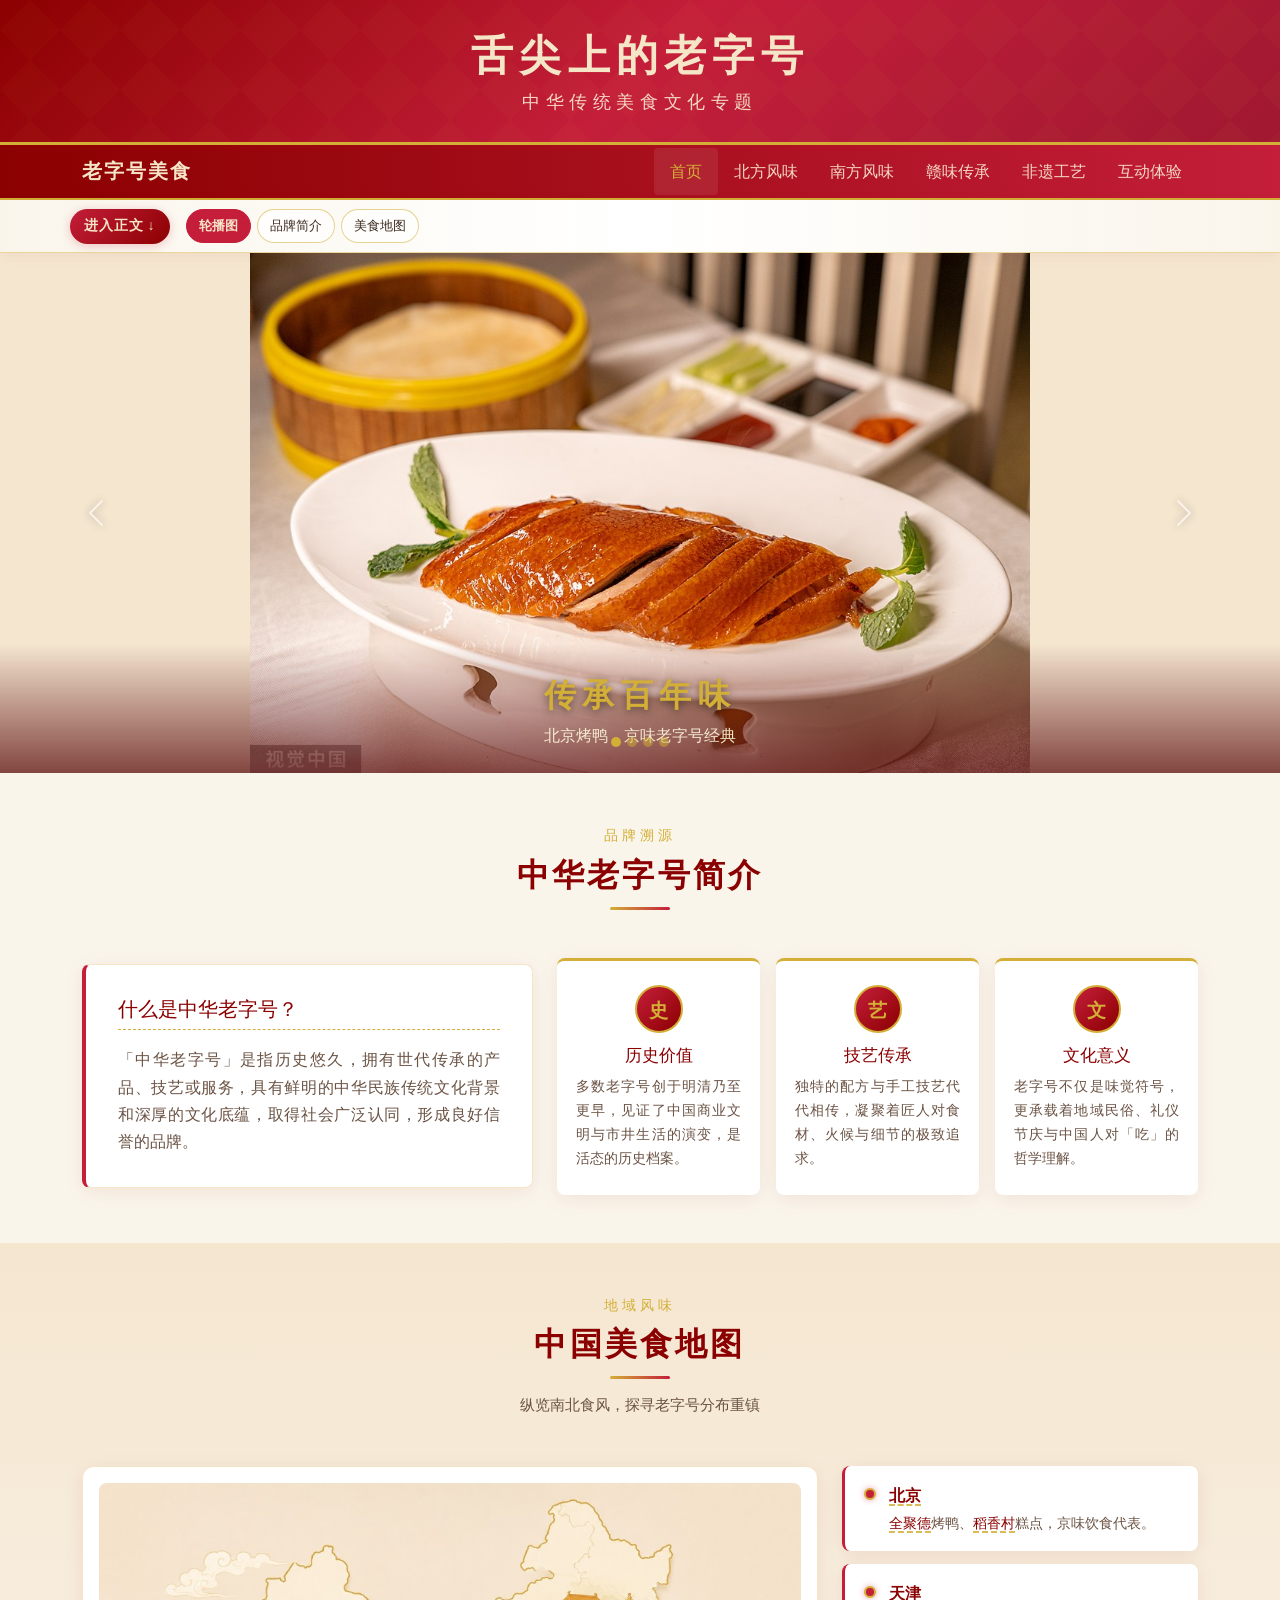
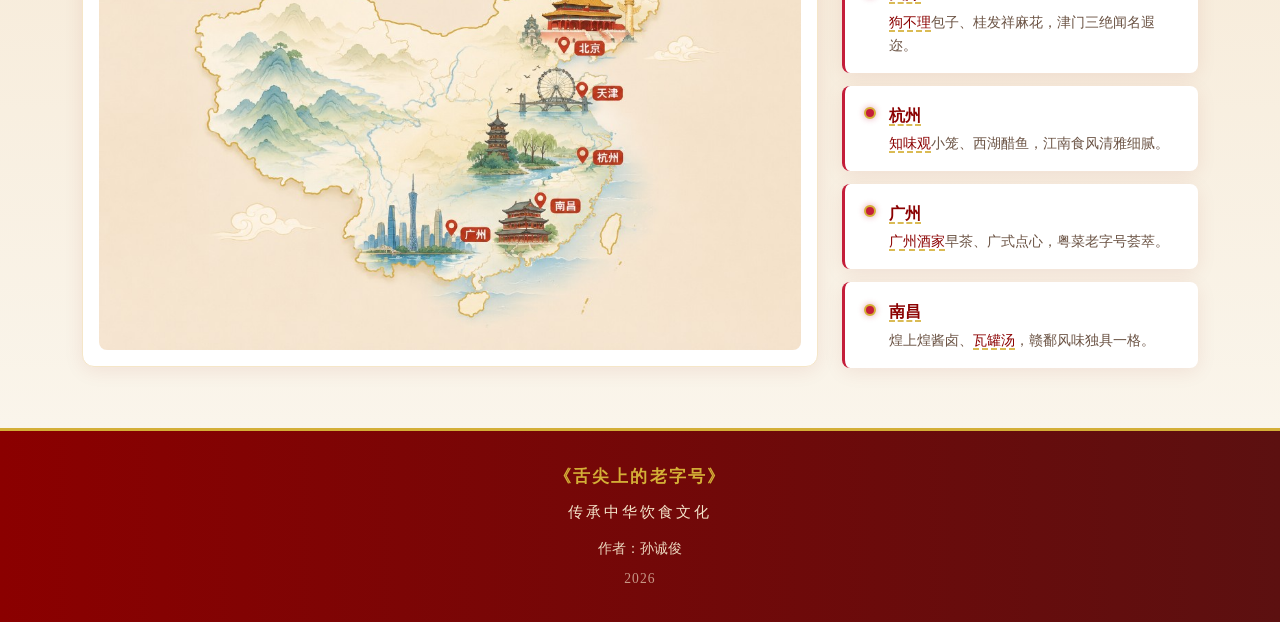
==== index.html @ 53c4d7d9 "Upload laozihao food culture website" ====
<!DOCTYPE html>
<html lang="zh-CN">
<head>
  <meta charset="UTF-8">
  <meta name="viewport" content="width=device-width, initial-scale=1.0">
  <title>舌尖上的老字号——中华美食</title>
  <link href="https://cdn.jsdelivr.net/npm/bootstrap@5.3.3/dist/css/bootstrap.min.css" rel="stylesheet">
  <link href="css/style.css" rel="stylesheet">
</head>
<body>

  <header class="site-header">
    <div class="container text-center">
      <h1 class="site-title">舌尖上的老字号</h1>
      <p class="site-subtitle">中华传统美食文化专题</p>
    </div>
  </header>

  <nav class="navbar navbar-expand-lg site-nav">
    <div class="container">
      <a class="navbar-brand" href="index.html">老字号美食</a>
      <button class="navbar-toggler" type="button" data-bs-toggle="collapse" data-bs-target="#mainNavbar"
        aria-controls="mainNavbar" aria-expanded="false" aria-label="切换导航">
        <span class="navbar-toggler-icon"></span>
      </button>
      <div class="collapse navbar-collapse" id="mainNavbar">
        <ul class="navbar-nav ms-auto">
          <li class="nav-item">
            <a class="nav-link active" href="index.html">首页</a>
          </li>
          <li class="nav-item">
            <a class="nav-link" href="north.html">北方风味</a>
          </li>
          <li class="nav-item">
            <a class="nav-link" href="south.html">南方风味</a>
          </li>
          <li class="nav-item">
            <a class="nav-link" href="jiangxi.html">赣味传承</a>
          </li>
          <li class="nav-item">
            <a class="nav-link" href="heritage.html">非遗工艺</a>
          </li>
          <li class="nav-item">
            <a class="nav-link" href="contact.html">互动体验</a>
          </li>
        </ul>
      </div>
    </div>
  </nav>

  <nav class="page-jump-bar" aria-label="页面快捷导航">
    <div class="container page-jump-inner">
      <a href="#page-content" class="page-jump-primary">进入正文 ↓</a>
      <div class="page-jump-links">
        <a href="#home-banner" class="page-jump-link" data-section="home-banner">轮播图</a>
        <a href="#home-intro" class="page-jump-link" data-section="home-intro">品牌简介</a>
        <a href="#home-map" class="page-jump-link" data-section="home-map">美食地图</a>
      </div>
    </div>
  </nav>

  <main class="page-main" id="page-content">

    <!-- 顶部轮播图 -->
    <section class="hero-carousel" id="home-banner" aria-label="首页轮播">
      <div id="bannerCarousel" class="carousel slide carousel-fade" data-bs-ride="carousel" data-bs-interval="4000">
        <div class="carousel-indicators">
          <button type="button" data-bs-target="#bannerCarousel" data-bs-slide-to="0" class="active" aria-current="true" aria-label="第1张"></button>
          <button type="button" data-bs-target="#bannerCarousel" data-bs-slide-to="1" aria-label="第2张"></button>
          <button type="button" data-bs-target="#bannerCarousel" data-bs-slide-to="2" aria-label="第3张"></button>
          <button type="button" data-bs-target="#bannerCarousel" data-bs-slide-to="3" aria-label="第4张"></button>
        </div>
        <div class="carousel-inner">
          <div class="carousel-item active">
            <img src="images/banner/Banner1.jpg" class="d-block w-100 carousel-img" alt="中华老字号传统美食文化">
            <div class="carousel-caption d-none d-md-block">
              <h2>传承百年味</h2>
              <p>北京烤鸭，京味老字号经典</p>
            </div>
          </div>
          <div class="carousel-item">
            <img src="images/banner/Banner2.jpg" class="d-block w-100 carousel-img" alt="南方风味老字号">
            <div class="carousel-caption d-none d-md-block">
              <h2>南韵清雅</h2>
              <p>竹笼点心，粤式早茶文化</p>
            </div>
          </div>
          <div class="carousel-item">
            <img src="images/banner/Banner3.jpg" class="d-block w-100 carousel-img" alt="传统糕点">
            <div class="carousel-caption d-none d-md-block">
              <h2>糕香茶韵</h2>
              <p>传统糕点，时节之味</p>
            </div>
          </div>
          <div class="carousel-item">
            <img src="images/banner/Banner4.jpg" class="d-block w-100 carousel-img" alt="非遗美食工艺">
            <div class="carousel-caption d-none d-md-block">
              <h2>赣鄱风味</h2>
              <p>南昌拌粉，江南北传</p>
            </div>
          </div>
        </div>
        <button class="carousel-control-prev" type="button" data-bs-target="#bannerCarousel" data-bs-slide="prev">
          <span class="carousel-control-prev-icon" aria-hidden="true"></span>
          <span class="visually-hidden">上一张</span>
        </button>
        <button class="carousel-control-next" type="button" data-bs-target="#bannerCarousel" data-bs-slide="next">
          <span class="carousel-control-next-icon" aria-hidden="true"></span>
          <span class="visually-hidden">下一张</span>
        </button>
      </div>
    </section>

    <!-- 中华老字号简介 -->
    <section class="intro-section py-5" id="home-intro">
      <div class="container">
        <div class="section-heading text-center mb-5">
          <span class="section-tag">品牌溯源</span>
          <h2 class="section-title">中华老字号简介</h2>
          <div class="title-divider"></div>
        </div>
        <div class="row align-items-center g-4">
          <div class="col-lg-5">
            <div class="intro-card">
              <h3>什么是中华老字号？</h3>
              <p>「中华老字号」是指历史悠久，拥有世代传承的产品、技艺或服务，具有鲜明的中华民族传统文化背景和深厚的文化底蕴，取得社会广泛认同，形成良好信誉的品牌。</p>
            </div>
          </div>
          <div class="col-lg-7">
            <div class="row g-3">
              <div class="col-md-4">
                <article class="feature-box">
                  <div class="feature-icon">史</div>
                  <h4>历史价值</h4>
                  <p>多数老字号创于明清乃至更早，见证了中国商业文明与市井生活的演变，是活态的历史档案。</p>
                </article>
              </div>
              <div class="col-md-4">
                <article class="feature-box">
                  <div class="feature-icon">艺</div>
                  <h4>技艺传承</h4>
                  <p>独特的配方与手工技艺代代相传，凝聚着匠人对食材、火候与细节的极致追求。</p>
                </article>
              </div>
              <div class="col-md-4">
                <article class="feature-box">
                  <div class="feature-icon">文</div>
                  <h4>文化意义</h4>
                  <p>老字号不仅是味觉符号，更承载着地域民俗、礼仪节庆与中国人对「吃」的哲学理解。</p>
                </article>
              </div>
            </div>
          </div>
        </div>
      </div>
    </section>

    <!-- 中国美食地图 -->
    <section class="map-section py-5" id="home-map">
      <div class="container">
        <div class="section-heading text-center mb-5">
          <span class="section-tag">地域风味</span>
          <h2 class="section-title">中国美食地图</h2>
          <div class="title-divider"></div>
          <p class="section-desc">纵览南北食风，探寻老字号分布重镇</p>
        </div>
        <div class="row g-4">
          <div class="col-lg-8">
            <figure class="china-map-wrapper">
              <img src="images/map/china-map.png" class="img-fluid china-map" alt="中国美食地图，标注北京、天津、杭州、广州、南昌">
              <figcaption class="visually-hidden">标注城市：北京、天津、杭州、广州、南昌</figcaption>
            </figure>
          </div>
          <div class="col-lg-4">
            <ul class="city-list">
              <li class="city-item">
                <span class="city-dot"></span>
                <div>
                  <strong><a href="north.html#brand-quanjude" class="keyword-link" title="跳转至北方风味·全聚德">北京</a></strong>
                  <p><a href="north.html#brand-quanjude" class="keyword-link" title="跳转至北方风味·全聚德">全聚德</a>烤鸭、<a href="south.html#brand-daoxiangcun" class="keyword-link" title="跳转至南方风味·稻香村">稻香村</a>糕点，京味饮食代表。</p>
                </div>
              </li>
              <li class="city-item">
                <span class="city-dot"></span>
                <div>
                  <strong><a href="north.html#brand-goubuli" class="keyword-link" title="跳转至北方风味·狗不理">天津</a></strong>
                  <p><a href="north.html#brand-goubuli" class="keyword-link" title="跳转至北方风味·狗不理">狗不理</a>包子、桂发祥麻花，津门三绝闻名遐迩。</p>
                </div>
              </li>
              <li class="city-item">
                <span class="city-dot"></span>
                <div>
                  <strong><a href="south.html#brand-zhiweiguan" class="keyword-link" title="跳转至南方风味·知味观">杭州</a></strong>
                  <p><a href="south.html#brand-zhiweiguan" class="keyword-link" title="跳转至南方风味·知味观">知味观</a>小笼、西湖醋鱼，江南食风清雅细腻。</p>
                </div>
              </li>
              <li class="city-item">
                <span class="city-dot"></span>
                <div>
                  <strong><a href="south.html#brand-guangzhou" class="keyword-link" title="跳转至南方风味·广州酒家">广州</a></strong>
                  <p><a href="south.html#brand-guangzhou" class="keyword-link" title="跳转至南方风味·广州酒家">广州酒家</a>早茶、广式点心，粤菜老字号荟萃。</p>
                </div>
              </li>
              <li class="city-item">
                <span class="city-dot"></span>
                <div>
                  <strong><a href="jiangxi.html#page-content" class="keyword-link" title="跳转至赣味传承">南昌</a></strong>
                  <p>煌上煌酱卤、<a href="jiangxi.html#food-waguantang" class="keyword-link" title="跳转至赣味传承·瓦罐汤">瓦罐汤</a>，赣鄱风味独具一格。</p>
                </div>
              </li>
            </ul>
          </div>
        </div>
      </div>
    </section>

  </main>

  <footer class="site-footer">
    <div class="container text-center">
      <p class="footer-brand">《舌尖上的老字号》</p>
      <p class="footer-tagline">传承中华饮食文化</p>
      <p class="footer-author">作者：孙诚俊</p>
      <p class="footer-year">2026</p>
    </div>
  </footer>

  <script src="https://cdn.jsdelivr.net/npm/bootstrap@5.3.3/dist/js/bootstrap.bundle.min.js"></script>
  <script src="js/main.js"></script>
</body>
</html>
---- css/style.css ----
/* ========================================
   舌尖上的老字号——中华传统美食文化专题
   ======================================== */

:root {
  --color-primary: #c41e3a;
  --color-primary-dark: #8b0000;
  --color-gold: #d4af37;
  --color-gold-light: #f5e6c8;
  --color-bg: #faf5eb;
  --color-bg-warm: #f5e6d0;
  --color-text: #3d2b1f;
  --color-text-light: #6b5344;
  --shadow-soft: 0 4px 20px rgba(139, 0, 0, 0.08);
}

/* --- 基础 --- */
html {
  scroll-behavior: smooth;
}

[id] {
  scroll-margin-top: 5.5rem;
}

@media (max-width: 767.98px) {
  [id] {
    scroll-margin-top: 7.5rem;
  }
}

body {  font-family: "Microsoft YaHei", "PingFang SC", "Noto Serif SC", serif, sans-serif;
  line-height: 1.7;
  color: var(--color-text);
  background-color: var(--color-bg);
}

/* --- Header --- */
.site-header {
  background: linear-gradient(135deg, var(--color-primary-dark) 0%, var(--color-primary) 50%, #a01830 100%);
  padding: 2rem 0 1.5rem;
  border-bottom: 3px solid var(--color-gold);
  position: relative;
  overflow: hidden;
}

.site-header::before {
  content: "";
  position: absolute;
  inset: 0;
  background: url("data:image/svg+xml,%3Csvg width='60' height='60' viewBox='0 0 60 60' xmlns='http://www.w3.org/2000/svg'%3E%3Cpath d='M30 0L60 30L30 60L0 30Z' fill='%23d4af37' fill-opacity='0.06'/%3E%3C/svg%3E");
  opacity: 0.5;
}

.site-title {
  font-size: clamp(1.8rem, 4vw, 2.6rem);
  color: var(--color-gold-light);
  font-weight: 700;
  letter-spacing: 0.15em;
  margin-bottom: 0.3rem;
  position: relative;
}

.site-subtitle {
  color: rgba(255, 248, 220, 0.85);
  font-size: clamp(0.95rem, 2vw, 1.15rem);
  letter-spacing: 0.3em;
  margin: 0;
  position: relative;
}

/* --- Navigation --- */
.site-nav {
  background: linear-gradient(to right, var(--color-primary-dark), var(--color-primary));
  border-bottom: 2px solid var(--color-gold);
  padding: 0.2rem 0;
}

.site-nav .navbar-brand {
  color: var(--color-gold-light) !important;
  font-weight: 700;
  letter-spacing: 0.1em;
}

.site-nav .nav-link {
  color: rgba(255, 248, 220, 0.85) !important;
  font-weight: 500;
  padding: 0.6rem 1rem !important;
  transition: color 0.3s, background 0.3s;
  border-radius: 4px;
}

.site-nav .nav-link:hover,
.site-nav .nav-link.active {
  color: var(--color-gold) !important;
  background: rgba(255, 255, 255, 0.08);
}

.site-nav .navbar-toggler {
  border-color: var(--color-gold);
}

.site-nav .navbar-toggler-icon {
  filter: invert(1) sepia(1) saturate(5) hue-rotate(5deg);
}

/* --- 页首快捷跳转 --- */
.page-jump-bar {
  position: sticky;
  top: 0;
  z-index: 1020;
  background: linear-gradient(90deg, rgba(250, 245, 235, 0.98), #fff 50%, rgba(250, 245, 235, 0.98));
  border-bottom: 1px solid rgba(212, 175, 55, 0.45);
  box-shadow: 0 2px 14px rgba(139, 0, 0, 0.06);
}

.page-jump-inner {
  display: flex;
  flex-wrap: wrap;
  align-items: center;
  gap: 0.65rem 1rem;
  padding: 0.55rem 0;
}

.page-jump-primary {
  display: inline-flex;
  align-items: center;
  gap: 0.35rem;
  padding: 0.35rem 0.9rem;
  border-radius: 999px;
  background: linear-gradient(135deg, var(--color-primary), var(--color-primary-dark));
  color: var(--color-gold-light) !important;
  font-size: 0.88rem;
  font-weight: 600;
  letter-spacing: 0.05em;
  text-decoration: none;
  white-space: nowrap;
  transition: transform 0.25s, box-shadow 0.25s;
  box-shadow: 0 2px 10px rgba(196, 30, 58, 0.25);
}

.page-jump-primary:hover {
  transform: translateY(-1px);
  box-shadow: 0 4px 16px rgba(196, 30, 58, 0.32);
  color: #fff !important;
}

.page-jump-links {
  display: flex;
  flex-wrap: wrap;
  align-items: center;
  gap: 0.4rem;
  flex: 1;
  min-width: 0;
}

.page-jump-link {
  display: inline-block;
  padding: 0.28rem 0.75rem;
  border-radius: 999px;
  border: 1px solid rgba(212, 175, 55, 0.55);
  background: rgba(255, 255, 255, 0.75);
  color: var(--color-text) !important;
  font-size: 0.82rem;
  text-decoration: none;
  white-space: nowrap;
  transition: background 0.25s, color 0.25s, border-color 0.25s;
}

.page-jump-link:hover {
  background: rgba(196, 30, 58, 0.08);
  border-color: var(--color-primary);
  color: var(--color-primary) !important;
}

.page-jump-link.is-active {
  background: var(--color-primary);
  border-color: var(--color-primary);
  color: var(--color-gold-light) !important;
  font-weight: 600;
}

/* --- 关键词锚点链接 --- */
a.keyword-link {
  color: var(--color-primary-dark);
  text-decoration: none;
  border-bottom: 2px dashed rgba(212, 175, 55, 0.85);
  transition: color 0.25s, border-color 0.25s;
}

a.keyword-link:hover {
  color: var(--color-primary);
  border-bottom-color: var(--color-primary);
}

.north-panel-title .keyword-link {
  color: inherit;
}

.north-panel-title .keyword-link:hover {
  color: var(--color-primary);
}

/* --- 锚点目标高亮 --- */
.anchor-highlight {
  animation: anchorPulse 2.8s ease-out;
}

@keyframes anchorPulse {
  0% {
    box-shadow: 0 0 0 0 rgba(212, 175, 55, 0.65);
    outline: 3px solid var(--color-gold);
    outline-offset: 4px;
  }
  40% {
    box-shadow: 0 0 0 10px rgba(212, 175, 55, 0.15);
    outline: 3px solid var(--color-gold);
    outline-offset: 4px;
  }
  100% {
    box-shadow: none;
    outline: 3px solid transparent;
    outline-offset: 4px;
  }
}

.heritage-craft-card.anchor-highlight,
.north-brand-panel.anchor-highlight {
  position: relative;
  z-index: 2;
}

/* --- 轮播 --- */
.hero-carousel {
  margin-bottom: 0;
  background-color: var(--color-bg-warm);
}

.hero-carousel .carousel-inner {
  background-color: var(--color-bg-warm);
}

.hero-carousel .carousel-item {
  position: relative;
  min-height: clamp(260px, 42vw, 520px);
  background-color: var(--color-bg-warm);
  display: flex;
  align-items: center;
  justify-content: center;
}

.carousel-img {
  width: 100%;
  height: clamp(260px, 42vw, 520px);
  object-fit: contain;
  object-position: center;
  display: block;
}

.carousel-caption {
  background: linear-gradient(transparent, rgba(92, 16, 16, 0.75));
  left: 0;
  right: 0;
  bottom: 0;
  padding: 2rem 1rem 1.5rem;
}

.carousel-caption h2 {
  color: var(--color-gold);
  font-weight: 700;
  letter-spacing: 0.2em;
  text-shadow: 0 2px 8px rgba(0, 0, 0, 0.5);
}

.carousel-caption p {
  color: rgba(255, 248, 220, 0.9);
  margin: 0;
}

.carousel-indicators [data-bs-target] {
  width: 10px;
  height: 10px;
  border-radius: 50%;
  background-color: var(--color-gold);
  opacity: 0.5;
}

.carousel-indicators .active {
  opacity: 1;
}

.carousel-control-prev-icon,
.carousel-control-next-icon {
  filter: drop-shadow(0 0 4px rgba(0, 0, 0, 0.6));
}

/* --- 区块标题 --- */
.section-heading {
  position: relative;
}

.section-tag {
  display: inline-block;
  color: var(--color-gold);
  font-size: 0.85rem;
  letter-spacing: 0.3em;
  text-transform: uppercase;
  margin-bottom: 0.5rem;
}

.section-title {
  color: var(--color-primary-dark);
  font-weight: 700;
  font-size: clamp(1.5rem, 3vw, 2rem);
  letter-spacing: 0.1em;
}

.title-divider {
  width: 60px;
  height: 3px;
  background: linear-gradient(to right, var(--color-gold), var(--color-primary));
  margin: 0.8rem auto 0;
  border-radius: 2px;
}

.section-desc {
  color: var(--color-text-light);
  margin-top: 0.8rem;
  font-size: 0.95rem;
}

/* --- 简介模块 --- */
.intro-section {
  background: var(--color-bg);
}

.intro-card {
  background: #fff;
  border: 1px solid var(--color-gold-light);
  border-left: 4px solid var(--color-primary);
  border-radius: 8px;
  padding: 2rem;
  box-shadow: var(--shadow-soft);
  height: 100%;
}

.intro-card h3 {
  color: var(--color-primary-dark);
  font-size: 1.25rem;
  margin-bottom: 1rem;
  padding-bottom: 0.5rem;
  border-bottom: 1px dashed var(--color-gold);
}

.intro-card p {
  color: var(--color-text-light);
  margin: 0;
  text-align: justify;
}

.feature-box {
  background: #fff;
  border-radius: 8px;
  padding: 1.5rem 1.2rem;
  text-align: center;
  box-shadow: var(--shadow-soft);
  border-top: 3px solid var(--color-gold);
  height: 100%;
  transition: transform 0.3s, box-shadow 0.3s;
}

.feature-box:hover {
  transform: translateY(-4px);
  box-shadow: 0 8px 28px rgba(139, 0, 0, 0.12);
}

.feature-icon {
  width: 48px;
  height: 48px;
  line-height: 48px;
  margin: 0 auto 0.8rem;
  background: linear-gradient(135deg, var(--color-primary), var(--color-primary-dark));
  color: var(--color-gold);
  font-size: 1.2rem;
  font-weight: 700;
  border-radius: 50%;
  border: 2px solid var(--color-gold);
}

.feature-box h4 {
  color: var(--color-primary-dark);
  font-size: 1.05rem;
  margin-bottom: 0.6rem;
}

.feature-box p {
  color: var(--color-text-light);
  font-size: 0.88rem;
  margin: 0;
  text-align: justify;
}

/* --- 美食地图 --- */
.map-section {
  background: linear-gradient(180deg, var(--color-bg-warm) 0%, var(--color-bg) 100%);
}

.china-map-wrapper {
  background: #fff;
  border-radius: 12px;
  padding: 1rem;
  box-shadow: var(--shadow-soft);
  border: 1px solid var(--color-gold-light);
  margin: 0;
}

.china-map {
  display: block;
  width: 100%;
  height: auto;
  border-radius: 8px;
  object-fit: contain;
}

.city-list {
  list-style: none;
  padding: 0;
  margin: 0;
}

.city-item {
  display: flex;
  align-items: flex-start;
  gap: 0.8rem;
  padding: 1rem 1.2rem;
  background: #fff;
  border-radius: 8px;
  margin-bottom: 0.8rem;
  box-shadow: var(--shadow-soft);
  border-left: 3px solid var(--color-primary);
  transition: transform 0.2s;
}

.city-item:hover {
  transform: translateX(4px);
}

.city-dot {
  flex-shrink: 0;
  width: 12px;
  height: 12px;
  margin-top: 0.35rem;
  background: var(--color-primary);
  border-radius: 50%;
  border: 2px solid var(--color-gold);
  box-shadow: 0 0 6px rgba(196, 30, 58, 0.4);
}

.city-item strong {
  color: var(--color-primary-dark);
  font-size: 1rem;
}

.city-item strong .keyword-link {
  color: inherit;
  font-weight: 700;
}

.city-item p {
  color: var(--color-text-light);
  font-size: 0.85rem;
  margin: 0.2rem 0 0;
}

/* --- Footer --- */
.site-footer {
  background: linear-gradient(to right, var(--color-primary-dark), #5c1010);
  color: rgba(255, 248, 220, 0.8);
  padding: 2rem 0;
  border-top: 3px solid var(--color-gold);
  margin-top: 0;
}

.footer-brand {
  color: var(--color-gold);
  font-size: 1.05rem;
  font-weight: 700;
  letter-spacing: 0.12em;
  margin-bottom: 0.45rem;
}

.footer-tagline {
  color: rgba(255, 248, 220, 0.92);
  font-size: 0.95rem;
  letter-spacing: 0.2em;
  margin-bottom: 0.75rem;
}

.footer-author {
  color: rgba(255, 248, 220, 0.85);
  font-size: 0.88rem;
  margin-bottom: 0.35rem;
}

.footer-year {
  font-size: 0.85rem;
  margin: 0;
  opacity: 0.75;
  letter-spacing: 0.08em;
}

/* --- Main --- */
.page-main {
  min-height: 60vh;
}

/* --- 子页横幅 --- */
.page-hero {
  background: linear-gradient(135deg, var(--color-primary-dark) 0%, var(--color-primary) 60%, #a01830 100%);
  padding: clamp(2.5rem, 6vw, 4rem) 0;
  border-bottom: 3px solid var(--color-gold);
  position: relative;
  overflow: hidden;
}

.page-hero::before {
  content: "";
  position: absolute;
  inset: 0;
  background: url("data:image/svg+xml,%3Csvg width='60' height='60' viewBox='0 0 60 60' xmlns='http://www.w3.org/2000/svg'%3E%3Cpath d='M30 0L60 30L30 60L0 30Z' fill='%23d4af37' fill-opacity='0.06'/%3E%3C/svg%3E");
  opacity: 0.5;
}

.page-hero-tag {
  color: var(--color-gold);
  font-size: 0.9rem;
  letter-spacing: 0.25em;
  margin-bottom: 0.6rem;
  position: relative;
}

.page-hero-title {
  color: var(--color-gold-light);
  font-size: clamp(1.6rem, 4vw, 2.4rem);
  font-weight: 700;
  letter-spacing: 0.12em;
  margin-bottom: 0.8rem;
  position: relative;
}

.page-hero-desc {
  color: rgba(255, 248, 220, 0.88);
  font-size: clamp(0.95rem, 2vw, 1.1rem);
  max-width: 720px;
  margin: 0 auto;
  line-height: 1.8;
  position: relative;
}

/* --- 北方风味页 --- */
.page-north .north-brand-section,
.page-north .north-culture-section,
.page-south .north-brand-section,
.page-south .north-culture-section {
  padding-top: 2rem !important;
  padding-bottom: 2rem !important;
}

.page-north .section-heading.mb-5,
.page-south .section-heading.mb-5 {
  margin-bottom: 2rem !important;
}

.page-north .north-brand-panel .row,
.page-south .north-brand-panel .row {
  --bs-gutter-y: 1rem;
  --bs-gutter-x: 1rem;
}

.north-brand-section {  background: linear-gradient(180deg, var(--color-bg) 0%, #fff 40%, var(--color-bg) 100%);
}

.north-brand-panel {
  background: #fff;
  border-radius: 16px;
  padding: clamp(1rem, 2.5vw, 2rem);
  margin-bottom: 2rem;  box-shadow: 0 6px 28px rgba(139, 0, 0, 0.08);
  border: 1px solid var(--color-gold-light);
  position: relative;
  overflow: hidden;
}

.north-brand-panel::before {
  content: "";
  position: absolute;
  top: 0;
  left: 0;
  right: 0;
  height: 4px;
  background: linear-gradient(to right, var(--color-gold), var(--color-primary), var(--color-gold));
}

.north-brand-panel:last-child {
  margin-bottom: 0;
}

.north-panel-header {
  display: flex;
  align-items: center;
  gap: 1rem;
  margin-bottom: 1.1rem;
  padding-bottom: 0.65rem;  border-bottom: 1px dashed var(--color-gold);
}

.north-panel-index {
  flex-shrink: 0;
  width: 48px;
  height: 48px;
  line-height: 48px;
  text-align: center;
  background: linear-gradient(135deg, var(--color-primary), var(--color-primary-dark));
  color: var(--color-gold);
  font-weight: 700;
  font-size: 1rem;
  border-radius: 50%;
  border: 2px solid var(--color-gold);
}

.north-panel-title {
  color: var(--color-primary-dark);
  font-size: clamp(1.4rem, 3vw, 1.85rem);
  font-weight: 700;
  letter-spacing: 0.1em;
  margin: 0;
}

.north-row-store,
.north-row-food,
.north-heritage-box {
  margin-bottom: 1.1rem;
}

.north-row-food:last-of-type {
  margin-bottom: 1.1rem;
}

/* 南方页：品牌信息条 / 店面 / 双图 */
.north-meta-bar {
  background: linear-gradient(145deg, #fff 0%, var(--color-bg) 100%);
  border: 1px solid var(--color-gold-light);
  border-left: 4px solid var(--color-primary);
  border-radius: 12px;
  padding: 0.85rem 1.2rem;
  margin-bottom: 1.1rem;
  box-shadow: var(--shadow-soft);
}

.north-meta-bar .north-facts {
  display: flex;
  flex-wrap: wrap;
  gap: 0.5rem 2rem;
  margin-bottom: 0;
}

.north-meta-bar .north-facts li {
  border-bottom: none;
  padding: 0.25rem 0;
  flex: 1 1 auto;
  min-width: 160px;
}

.north-store-single {
  max-width: 900px;
  margin: 0 auto 1.1rem;
}

.north-food-pair {
  margin-bottom: 1.1rem;
}

/* 图片容器 — 完整显示 */
.north-img-wrap {
  display: block;
  width: 100%;
  padding: 0.6rem;
  background: var(--color-bg-warm);
  border: 1px solid var(--color-gold-light);
  border-radius: 14px;
  box-shadow: var(--shadow-soft);
  cursor: pointer;
  transition: transform 0.35s ease, box-shadow 0.35s ease;
  position: relative;
  overflow: hidden;
}

.north-img-wrap:hover {
  transform: scale(1.03);
  box-shadow: 0 10px 32px rgba(139, 0, 0, 0.15);
}

.north-img {
  width: 100%;
  height: auto;
  max-height: min(420px, 55vh);
  object-fit: contain;
  object-position: center;
  display: block;
  margin: 0 auto;
  border-radius: 8px;
  background: var(--color-bg-warm);
}

.north-img-tip {
  display: block;
  text-align: center;
  font-size: 0.78rem;
  color: var(--color-text-light);
  margin-top: 0.5rem;
  letter-spacing: 0.05em;
  opacity: 0.85;
  transition: color 0.3s;
}

.north-img-wrap:hover .north-img-tip {
  color: var(--color-primary);
}

/* 品牌信息卡 */
.north-info-card {
  background: linear-gradient(145deg, #fff 0%, var(--color-bg) 100%);
  border: 1px solid var(--color-gold-light);
  border-left: 4px solid var(--color-primary);
  border-radius: 14px;
  padding: clamp(0.85rem, 2vw, 1.4rem);
  box-shadow: var(--shadow-soft);
}

.north-info-name {
  color: var(--color-primary-dark);
  font-size: 1.35rem;
  font-weight: 700;
  margin-bottom: 0.65rem;
  letter-spacing: 0.08em;
}

.north-facts {
  margin-bottom: 0.75rem;
}

.north-facts li {
  display: flex;
  justify-content: space-between;
  align-items: center;
  padding: 0.4rem 0;
  border-bottom: 1px dotted rgba(212, 175, 55, 0.5);
  font-size: 0.92rem;
  color: var(--color-text-light);
}

.north-facts li span {
  color: var(--color-text-light);
}

.north-facts li strong {
  color: var(--color-primary-dark);
  font-weight: 600;
}

.north-text-block h5,
.north-heritage-box h5 {
  color: var(--color-primary-dark);
  font-size: 1.05rem;
  font-weight: 700;
  margin-bottom: 0.45rem;
  padding-left: 0.75rem;
  border-left: 3px solid var(--color-gold);
}

.north-text-block p,
.north-heritage-box p {
  color: var(--color-text-light);
  font-size: 0.95rem;
  line-height: 1.75;  text-align: justify;
  margin: 0;
}

.north-heritage-box {
  background: linear-gradient(135deg, rgba(196, 30, 58, 0.04) 0%, rgba(212, 175, 55, 0.08) 100%);
  border: 1px solid var(--color-gold-light);
  border-radius: 14px;
  padding: clamp(0.85rem, 2vw, 1.25rem);
}
/* PC 图文交错 */
@media (min-width: 768px) {
  .north-row-alt {
    flex-direction: row-reverse;
  }
}

/* 北方饮食文化卡片 */
.north-culture-section {
  background: linear-gradient(180deg, var(--color-bg-warm) 0%, var(--color-bg) 100%);
  border-top: 3px solid var(--color-gold);
}

.north-culture-card {
  border: 1px solid var(--color-gold-light);
  border-radius: 14px;
  border-top: 4px solid var(--color-primary);
  box-shadow: var(--shadow-soft);
  background: #fff;
  transition: transform 0.35s ease, box-shadow 0.35s ease;
}

.north-culture-card:hover {
  transform: translateY(-8px);
  box-shadow: 0 14px 36px rgba(139, 0, 0, 0.14);
}

.north-culture-icon {
  width: 52px;
  height: 52px;
  line-height: 52px;
  text-align: center;
  background: linear-gradient(135deg, var(--color-primary), var(--color-primary-dark));
  color: var(--color-gold);
  font-size: 1.25rem;
  font-weight: 700;
  border-radius: 50%;
  border: 2px solid var(--color-gold);
  margin-bottom: 1rem;
}

.north-culture-card .card-title {
  color: var(--color-primary-dark);
  font-weight: 700;
  font-size: 1.15rem;
  margin-bottom: 0.85rem;
}

.north-culture-card .card-text {
  color: var(--color-text-light);
  font-size: 0.93rem;
  line-height: 1.85;
  text-align: justify;
}

/* Modal 大图 */
.north-modal-content {
  background: var(--color-bg);
  border: 2px solid var(--color-gold);
  border-radius: 12px;
}

.north-modal-content .modal-title {
  color: var(--color-primary-dark);
  font-weight: 700;
}

.north-modal-img {
  max-width: 100%;
  max-height: 80vh;
  width: auto;
  height: auto;
  object-fit: contain;
  border-radius: 8px;
}

/* 返回顶部 */
.back-to-top {
  position: fixed;
  right: 1.5rem;
  bottom: 1.5rem;
  z-index: 1050;
  width: 48px;
  height: 48px;
  border: 2px solid var(--color-gold);
  border-radius: 50%;
  background: linear-gradient(135deg, var(--color-primary), var(--color-primary-dark));
  color: var(--color-gold-light);
  font-size: 1.25rem;
  font-weight: 700;
  cursor: pointer;
  box-shadow: 0 4px 16px rgba(139, 0, 0, 0.25);
  opacity: 0;
  visibility: hidden;
  transform: translateY(12px);
  transition: opacity 0.35s, visibility 0.35s, transform 0.35s, box-shadow 0.3s;
}

.back-to-top.is-visible {
  opacity: 1;
  visibility: visible;
  transform: translateY(0);
}

.back-to-top:hover {
  box-shadow: 0 6px 24px rgba(139, 0, 0, 0.35);
  transform: translateY(-3px);
}

/* --- 滚动渐显 --- */
.reveal {
  opacity: 0;
  transform: translateY(28px);
  transition: opacity 0.7s ease, transform 0.7s ease;
}

.reveal.is-visible {
  opacity: 1;
  transform: translateY(0);
}

.reveal:nth-child(2) { transition-delay: 0.08s; }
.reveal:nth-child(3) { transition-delay: 0.16s; }

/* ========================================
   匠心传承页（heritage.html）展览馆风格
   ======================================== */

.page-heritage .heritage-section {
  position: relative;
}

/* Banner：宣纸 + 古风纹样 */
.heritage-hero {
  position: relative;
  padding: clamp(3rem, 8vw, 5rem) 0;
  background-color: #f4ead8;
  background-image:
    linear-gradient(rgba(244, 234, 216, 0.92), rgba(244, 234, 216, 0.92)),
    url("data:image/svg+xml,%3Csvg width='80' height='80' viewBox='0 0 80 80' xmlns='http://www.w3.org/2000/svg'%3E%3Cg fill='none' stroke='%23c41e3a' stroke-opacity='0.08' stroke-width='1'%3E%3Cpath d='M0 40h80M40 0v80M0 0l80 80M80 0L0 80'/%3E%3C/g%3E%3C/svg%3E");
  border-bottom: 4px double var(--color-gold);
  overflow: hidden;
}

.heritage-hero-pattern {
  position: absolute;
  inset: 0;
  background:
    radial-gradient(circle at 15% 20%, rgba(196, 30, 58, 0.08) 0%, transparent 45%),
    radial-gradient(circle at 85% 75%, rgba(212, 175, 55, 0.12) 0%, transparent 40%);
  pointer-events: none;
}

.heritage-hero-inner {
  position: relative;
  z-index: 1;
}

.heritage-hero-tag {
  color: var(--color-primary);
  font-size: 0.88rem;
  letter-spacing: 0.15em;
  margin-bottom: 0.75rem;
}

.heritage-hero-title {
  font-size: clamp(2rem, 5vw, 3rem);
  color: var(--color-primary-dark);
  font-weight: 700;
  letter-spacing: 0.2em;
  margin-bottom: 0.75rem;
  text-shadow: 0 2px 0 rgba(212, 175, 55, 0.3);
}

.heritage-hero-desc {
  color: var(--color-text);
  font-size: clamp(1rem, 2.2vw, 1.15rem);
  max-width: 640px;
  margin: 0 auto;
  line-height: 1.85;
}

/* 宣纸卡片 */
.heritage-paper-card {
  background: #fffef9;
  border: 1px solid rgba(212, 175, 55, 0.45);
  border-radius: 4px;
  padding: 1.25rem 1.4rem;
  box-shadow: 2px 3px 12px rgba(139, 0, 0, 0.06);
  position: relative;
}

.heritage-paper-card::before {
  content: "";
  position: absolute;
  top: 8px;
  left: 8px;
  right: 8px;
  bottom: 8px;
  border: 1px dashed rgba(196, 30, 58, 0.12);
  pointer-events: none;
  border-radius: 2px;
}

.heritage-paper-card p,
.heritage-paper-card h4 {
  position: relative;
  z-index: 1;
}

.heritage-paper-card h4 {
  color: var(--color-primary-dark);
  font-size: 1.05rem;
  margin-bottom: 0.65rem;
}

.heritage-paper-card p {
  color: var(--color-text-light);
  font-size: 0.94rem;
  line-height: 1.85;
  text-align: justify;
  margin: 0;
}

/* 数字统计 */
.heritage-stat-item {
  background: linear-gradient(135deg, var(--color-primary-dark), var(--color-primary));
  border-radius: 10px;
  padding: 1rem;
  text-align: center;
  border: 2px solid var(--color-gold);
}

.heritage-stat-num {
  font-size: 1.8rem;
  font-weight: 700;
  color: var(--color-gold);
}

.heritage-stat-unit {
  font-size: 1.1rem;
  color: var(--color-gold-light);
  margin-left: 2px;
}

.heritage-stat-label {
  display: block;
  font-size: 0.78rem;
  color: rgba(255, 248, 220, 0.85);
  margin-top: 0.25rem;
  letter-spacing: 0.08em;
}

/* 时间轴 */
.heritage-intro-section {
  background: var(--color-bg);
}

.heritage-timeline {
  position: relative;
  padding-left: 1.5rem;
}

.heritage-timeline-line {
  position: absolute;
  left: 6px;
  top: 8px;
  bottom: 8px;
  width: 3px;
  background: linear-gradient(to bottom, var(--color-gold), var(--color-primary));
  transform-origin: top;
  transform: scaleY(0);
  transition: transform 1.2s ease 0.2s;
}

.heritage-timeline.is-animated .heritage-timeline-line {
  transform: scaleY(1);
}

.heritage-timeline-item {
  position: relative;
  padding-left: 1.5rem;
  margin-bottom: 1.5rem;
  opacity: 0;
  transform: translateX(20px);
  transition: opacity 0.6s ease, transform 0.6s ease;
}

.heritage-timeline.is-animated .heritage-timeline-item {
  opacity: 1;
  transform: translateX(0);
}

.heritage-timeline.is-animated .heritage-timeline-item:nth-child(2) { transition-delay: 0.15s; }
.heritage-timeline.is-animated .heritage-timeline-item:nth-child(3) { transition-delay: 0.35s; }
.heritage-timeline.is-animated .heritage-timeline-item:nth-child(4) { transition-delay: 0.55s; }
.heritage-timeline.is-animated .heritage-timeline-item:nth-child(5) { transition-delay: 0.75s; }

.heritage-timeline-dot {
  position: absolute;
  left: -1.5rem;
  top: 0.35rem;
  width: 14px;
  height: 14px;
  background: var(--color-primary);
  border: 3px solid var(--color-gold);
  border-radius: 50%;
  box-shadow: 0 0 0 4px rgba(196, 30, 58, 0.15);
}

.heritage-timeline-content time {
  display: inline-block;
  font-size: 0.78rem;
  color: var(--color-gold);
  background: rgba(212, 175, 55, 0.15);
  padding: 0.15rem 0.5rem;
  border-radius: 3px;
  margin-bottom: 0.35rem;
}

.heritage-timeline-content h4 {
  color: var(--color-primary-dark);
  font-size: 1rem;
  margin-bottom: 0.35rem;
}

.heritage-timeline-content p {
  color: var(--color-text-light);
  font-size: 0.88rem;
  margin: 0;
  line-height: 1.7;
}

/* 非遗四宫格 */
.heritage-craft-section {
  background: linear-gradient(180deg, #fff 0%, var(--color-bg-warm) 100%);
}

.heritage-craft-card {
  background: #fff;
  border-radius: 12px;
  overflow: hidden;
  border: 1px solid var(--color-gold-light);
  box-shadow: var(--shadow-soft);
  height: 100%;
  transition: transform 0.35s ease, box-shadow 0.35s ease;
}

.heritage-craft-card:hover {
  transform: translateY(-6px);
  box-shadow: 0 14px 32px rgba(139, 0, 0, 0.12);
}

.heritage-craft-body {
  padding: 1rem 1.1rem 1.2rem;
}

.heritage-craft-body h4 {
  color: var(--color-primary-dark);
  font-size: 1rem;
  margin-bottom: 0.5rem;
}

.heritage-craft-body p {
  color: var(--color-text-light);
  font-size: 0.86rem;
  line-height: 1.75;
  margin: 0;
  text-align: justify;
}

/* 媒体占位 */
.heritage-media-slot {
  position: relative;
  margin: 0;
  background: var(--color-bg-warm);
  min-height: 160px;
  display: flex;
  align-items: center;
  justify-content: center;
  overflow: hidden;
}

.heritage-slot-img {
  width: 100%;
  height: auto;
  max-height: 200px;
  object-fit: contain;
  display: block;
  padding: 0.5rem;
}

.heritage-media-slot.is-empty .heritage-slot-img {
  display: none;
}

.heritage-slot-empty {
  display: none;
  flex-direction: column;
  align-items: center;
  justify-content: center;
  color: var(--color-text-light);
  font-size: 0.88rem;
  padding: 1.5rem;
  text-align: center;
  min-height: 160px;
  width: 100%;
  border: 2px dashed rgba(212, 175, 55, 0.5);
  background: rgba(255, 255, 255, 0.5);
}

.heritage-media-slot.is-empty .heritage-slot-empty,
.heritage-slot-empty.is-show {
  display: flex;
}

.heritage-zigzag-media {
  border-radius: 12px;
  min-height: 220px;
  box-shadow: var(--shadow-soft);
}

.heritage-zigzag-media .heritage-slot-img {
  min-height: 220px;
  max-height: 320px;
  object-fit: cover;
  padding: 0;
  border-radius: 12px;
}

.heritage-zigzag-item {
  margin-bottom: 2rem;
}

.heritage-zigzag-item:last-child {
  margin-bottom: 0;
}

/* 匠人精神 */
.heritage-master-section {
  position: relative;
  padding: clamp(3rem, 8vw, 5rem) 0;
  min-height: 420px;
  display: flex;
  align-items: center;
}

.heritage-master-bg {
  position: absolute;
  inset: 0;
  background:
    linear-gradient(rgba(92, 16, 16, 0.72), rgba(139, 0, 0, 0.65)),
    url("data:image/svg+xml,%3Csvg width='100' height='100' viewBox='0 0 100 100' xmlns='http://www.w3.org/2000/svg'%3E%3Cpath d='M50 5 L95 50 L50 95 L5 50 Z' fill='none' stroke='%23d4af37' stroke-opacity='0.15' stroke-width='1'/%3E%3C/svg%3E");
  background-size: cover, 80px 80px;
}

.heritage-master-inner {
  position: relative;
  z-index: 1;
}

.heritage-master-card {
  max-width: 720px;
  margin: 0 auto;
  background: rgba(255, 254, 249, 0.96);
  border: 2px solid var(--color-gold);
  border-radius: 8px;
  padding: clamp(1.5rem, 4vw, 2.5rem);
  box-shadow: 0 12px 40px rgba(0, 0, 0, 0.2);
}

.heritage-master-card .section-title {
  font-size: clamp(1.4rem, 3vw, 1.8rem);
}

.heritage-master-card p {
  color: var(--color-text-light);
  font-size: 0.95rem;
  line-height: 1.9;
  text-align: justify;
  margin: 0;
}

/* 老字号与非遗 */
.heritage-link-section {
  background: var(--color-bg);
}

/* 传统与创新 */
.heritage-innovation-section {
  background: linear-gradient(180deg, var(--color-bg-warm) 0%, var(--color-bg) 100%);
}

.heritage-info-card {
  background: #fff;
  border-radius: 12px;
  padding: 1.4rem 1.2rem;
  height: 100%;
  border: 1px solid var(--color-gold-light);
  border-top: 3px solid var(--color-primary);
  box-shadow: var(--shadow-soft);
  transition: transform 0.35s ease, box-shadow 0.35s ease;
}

.heritage-info-card:hover {
  transform: translateY(-5px);
  box-shadow: 0 12px 28px rgba(139, 0, 0, 0.13);
}

.heritage-info-icon {
  width: 44px;
  height: 44px;
  line-height: 44px;
  text-align: center;
  background: linear-gradient(135deg, var(--color-primary), var(--color-primary-dark));
  color: var(--color-gold);
  font-weight: 700;
  border-radius: 8px;
  margin-bottom: 0.75rem;
  border: 1px solid var(--color-gold);
}

.heritage-info-card h4 {
  color: var(--color-primary-dark);
  font-size: 1.02rem;
  margin-bottom: 0.55rem;
}

.heritage-info-card p {
  color: var(--color-text-light);
  font-size: 0.88rem;
  line-height: 1.75;
  margin: 0;
  text-align: justify;
}

.heritage-innovation-note {
  text-align: center;
}

.heritage-innovation-note p {
  color: var(--color-text-light);
  font-size: 0.92rem;
  max-width: 800px;
  margin: 0 auto;
  line-height: 1.85;
}

/* 视频 */
.heritage-video-section {
  background: #fff;
}

.heritage-video-section-top {
  background: linear-gradient(180deg, var(--color-bg-warm) 0%, #fff 100%);
  border-bottom: 1px solid var(--color-gold-light);
}

.heritage-video-wrap {
  position: relative;
  max-width: 900px;
  margin: 0 auto;
  background: #1a1a1a;
  border-radius: 12px;
  overflow: hidden;
  border: 2px solid var(--color-gold);
  box-shadow: var(--shadow-soft);
}

.heritage-video {
  width: 100%;
  height: auto;
  display: block;
  max-height: 70vh;
  background: #000;
}

.heritage-video-wrap.has-video .heritage-video-empty {
  display: none;
}

.heritage-video-empty {
  display: flex;
  flex-direction: column;
  align-items: center;
  justify-content: center;
  min-height: 280px;
  color: rgba(255, 248, 220, 0.7);
  background: linear-gradient(135deg, #3d2b1f, #5c1010);
  text-align: center;
  padding: 2rem;
}

.heritage-video-empty small {
  margin-top: 0.5rem;
  opacity: 0.6;
  font-size: 0.8rem;
}

.heritage-video-wrap.has-video .heritage-video {
  display: block;
}

.heritage-video-wrap:not(.has-video) .heritage-video {
  display: none;
}

/* 页面总结 */
.heritage-summary {
  padding: clamp(2rem, 5vw, 3.5rem) 0;
  background: linear-gradient(to right, var(--color-primary-dark), #5c1010);
  border-top: 3px solid var(--color-gold);
}

.heritage-quote {
  color: var(--color-gold-light);
  font-size: clamp(1.05rem, 2.5vw, 1.35rem);
  font-weight: 500;
  letter-spacing: 0.08em;
  line-height: 1.9;
  margin: 0;
  padding: 0 1rem;
  border: none;
}

.heritage-quote::before {
  content: "\201C";
  color: var(--color-gold);
  font-size: 2rem;
  display: block;
  line-height: 1;
  margin-bottom: 0.5rem;
}

/* ========================================
   赣味传承页（jiangxi.html）
   ======================================== */

.page-jiangxi .jiangxi-section {
  background: var(--color-bg);
}

.page-jiangxi .jiangxi-foods-section {
  background: linear-gradient(180deg, #fff 0%, var(--color-bg) 50%, #fff 100%);
}

.page-jiangxi .jiangxi-breakfast-section {
  background: linear-gradient(135deg, rgba(196, 30, 58, 0.04) 0%, rgba(212, 175, 55, 0.1) 100%);
}

.page-jiangxi .jiangxi-folk-section {
  background: linear-gradient(180deg, var(--color-bg) 0%, var(--color-bg-warm) 100%);
}

.jiangxi-paper-card,
.jiangxi-folk-card {
  background: #fff;
  border: 1px solid var(--color-gold-light);
  border-radius: 16px;
  padding: clamp(1.1rem, 2.5vw, 1.75rem);
  box-shadow: var(--shadow-soft);
  position: relative;
  overflow: hidden;
}

.jiangxi-paper-card::before,
.jiangxi-folk-card::before {
  content: "";
  position: absolute;
  top: 0;
  left: 0;
  width: 4px;
  height: 100%;
  background: linear-gradient(to bottom, var(--color-primary), var(--color-gold));
}

.jiangxi-paper-card p,
.jiangxi-folk-card p {
  color: var(--color-text-light);
  font-size: 0.96rem;
  line-height: 1.85;
  text-align: justify;
  margin: 0;
}

.jiangxi-folk-card {
  border-left: none;
}

.jiangxi-food-item {
  margin-bottom: clamp(2rem, 4vw, 3rem);
  padding: clamp(1rem, 2.5vw, 1.5rem);
  background: #fff;
  border-radius: 16px;
  border: 1px solid var(--color-gold-light);
  box-shadow: 0 6px 28px rgba(139, 0, 0, 0.07);
}

.jiangxi-food-item:last-child {
  margin-bottom: 0;
}

.jiangxi-food-index {
  display: inline-block;
  font-size: 0.78rem;
  font-weight: 700;
  letter-spacing: 0.15em;
  color: var(--color-gold);
  margin-bottom: 0.35rem;
}

.jiangxi-food-title {
  color: var(--color-primary-dark);
  font-size: clamp(1.2rem, 2.5vw, 1.45rem);
  font-weight: 700;
  letter-spacing: 0.08em;
  margin-bottom: 0.75rem;
  padding-bottom: 0.5rem;
  border-bottom: 2px solid rgba(212, 175, 55, 0.45);
}

.jiangxi-food-text p {
  color: var(--color-text-light);
  font-size: 0.95rem;
  line-height: 1.8;
  text-align: justify;
  margin: 0;
}

.jiangxi-img-wrap {
  display: block;
  width: 100%;
  padding: 0.6rem;
  background: var(--color-bg-warm);
  border: 1px solid var(--color-gold-light);
  border-radius: 14px;
  box-shadow: var(--shadow-soft);
  cursor: pointer;
  transition: transform 0.35s ease, box-shadow 0.35s ease;
  position: relative;
  overflow: hidden;
}

.jiangxi-img-wrap:hover {
  transform: scale(1.03);
  box-shadow: 0 10px 32px rgba(139, 0, 0, 0.15);
}

.jiangxi-img {
  width: 100%;
  height: auto;
  max-height: min(380px, 50vh);
  object-fit: contain;
  object-position: center;
  display: block;
  margin: 0 auto;
  border-radius: 8px;
  background: var(--color-bg-warm);
}

.jiangxi-img-tip {
  display: block;
  text-align: center;
  font-size: 0.78rem;
  color: var(--color-text-light);
  margin-top: 0.5rem;
  letter-spacing: 0.05em;
  opacity: 0.85;
  transition: color 0.3s;
}

.jiangxi-img-wrap:hover .jiangxi-img-tip {
  color: var(--color-primary);
}

.jiangxi-breakfast-icons {
  display: flex;
  flex-wrap: wrap;
  gap: 1rem;
  justify-content: center;
}

.jiangxi-breakfast-badge {
  display: flex;
  flex-direction: column;
  align-items: center;
  gap: 0.5rem;
  padding: 1.25rem 1.5rem;
  background: #fff;
  border: 2px solid var(--color-gold-light);
  border-radius: 16px;
  box-shadow: var(--shadow-soft);
  min-width: 120px;
}

.jiangxi-breakfast-icon {
  width: 52px;
  height: 52px;
  display: flex;
  align-items: center;
  justify-content: center;
  border-radius: 50%;
  background: linear-gradient(135deg, var(--color-primary), var(--color-primary-dark));
  color: var(--color-gold-light);
  font-size: 1.35rem;
  font-weight: 700;
}

.jiangxi-breakfast-badge strong {
  color: var(--color-primary-dark);
  font-size: 0.95rem;
  letter-spacing: 0.06em;
}

/* ========================================
   联系我们页（contact.html）
   ======================================== */

.page-contact .contact-section {
  background: var(--color-bg);
}

.page-contact .contact-form-section {
  background: linear-gradient(180deg, #fff 0%, var(--color-bg-warm) 100%);
}

.contact-hero {
  position: relative;
  padding: clamp(2.5rem, 6vw, 4rem) 0;
  background-color: #f4ead8;
  background-image:
    linear-gradient(rgba(244, 234, 216, 0.92), rgba(244, 234, 216, 0.92)),
    url("data:image/svg+xml,%3Csvg width='60' height='60' viewBox='0 0 60 60' xmlns='http://www.w3.org/2000/svg'%3E%3Cpath d='M30 0L60 30L30 60L0 30Z' fill='%23d4af37' fill-opacity='0.06'/%3E%3C/svg%3E");
  border-bottom: 4px double var(--color-gold);
  overflow: hidden;
}

.contact-hero-pattern {
  position: absolute;
  inset: 0;
  background:
    radial-gradient(circle at 20% 30%, rgba(196, 30, 58, 0.07) 0%, transparent 50%),
    radial-gradient(circle at 80% 70%, rgba(212, 175, 55, 0.1) 0%, transparent 45%);
  pointer-events: none;
}

.contact-hero-inner {
  position: relative;
  z-index: 1;
}

.contact-hero-title {
  font-size: clamp(1.8rem, 4vw, 2.6rem);
  color: var(--color-primary-dark);
  font-weight: 700;
  letter-spacing: 0.15em;
  margin-bottom: 0.75rem;
}

.contact-hero-desc {
  color: var(--color-text);
  font-size: clamp(0.95rem, 2vw, 1.1rem);
  max-width: 560px;
  margin: 0 auto;
  line-height: 1.85;
}

.contact-info-card,
.contact-form-card,
.contact-essay-card {
  border: 1px solid var(--color-gold-light);
  border-radius: 14px;
  box-shadow: var(--shadow-soft);
  transition: transform 0.35s ease, box-shadow 0.35s ease;
  background: #fff;
}

.contact-info-card {
  border-top: 4px solid var(--color-primary);
}

.contact-info-card:hover,
.contact-form-card:hover,
.contact-essay-card:hover {
  transform: translateY(-4px);
  box-shadow: 0 12px 32px rgba(139, 0, 0, 0.12);
}

.contact-info-list li {
  display: flex;
  flex-wrap: wrap;
  gap: 0.5rem 1rem;
  padding: 0.75rem 0;
  border-bottom: 1px dotted rgba(212, 175, 55, 0.45);
}

.contact-info-list li:last-child {
  border-bottom: none;
}

.contact-info-label {
  flex: 0 0 5.5rem;
  color: var(--color-primary-dark);
  font-weight: 600;
  font-size: 0.92rem;
}

.contact-info-value {
  flex: 1;
  color: var(--color-text-light);
  font-size: 0.92rem;
  line-height: 1.6;
}

.contact-form-card {
  border-top: 3px solid var(--color-gold);
}

.contact-input {
  border: 1px solid var(--color-gold-light);
  border-radius: 8px;
  padding: 0.65rem 0.85rem;
  font-size: 0.92rem;
}

.contact-input:focus {
  border-color: var(--color-primary);
  box-shadow: 0 0 0 0.2rem rgba(196, 30, 58, 0.15);
}

.contact-form .form-label {
  color: var(--color-primary-dark);
  font-weight: 600;
  font-size: 0.9rem;
}

.contact-submit-btn {
  background: linear-gradient(135deg, var(--color-primary), var(--color-primary-dark));
  color: var(--color-gold-light);
  border: 2px solid var(--color-gold);
  padding: 0.65rem 2.5rem;
  border-radius: 30px;
  font-weight: 600;
  letter-spacing: 0.08em;
  transition: transform 0.3s, box-shadow 0.3s;
}

.contact-submit-btn:hover {
  transform: translateY(-2px);
  box-shadow: 0 6px 20px rgba(139, 0, 0, 0.25);
  color: #fff;
}

.contact-essay-card {
  padding: clamp(1.25rem, 3vw, 2rem);
  border-left: 4px solid var(--color-primary);
}

.contact-essay-card p {
  color: var(--color-text-light);
  font-size: 0.94rem;
  line-height: 1.9;
  text-align: justify;
  margin-bottom: 1rem;
}

.contact-essay-card p:last-child {
  margin-bottom: 0;
}

.contact-thanks-section {
  padding: clamp(2rem, 5vw, 3rem) 0;
  background: linear-gradient(to right, var(--color-primary-dark), #5c1010);
  border-top: 3px solid var(--color-gold);
}

.contact-thanks-title {
  color: var(--color-gold);
  font-size: 1.25rem;
  font-weight: 700;
  letter-spacing: 0.12em;
  margin-bottom: 1rem;
}

.contact-thanks-text {
  color: rgba(255, 248, 220, 0.88);
  font-size: 0.95rem;
  line-height: 1.85;
  max-width: 720px;
  margin: 0 auto;
}

.page-contact .contact-section,
.page-contact .contact-form-section {
  padding-top: 2rem !important;
  padding-bottom: 2rem !important;
}

/* --- Responsive --- */
@media (max-width: 768px) {
  .site-header {
    padding: 1.2rem 0 1rem;
  }

  .intro-card {
    margin-bottom: 0.5rem;
  }

  .city-list {
    margin-top: 0.5rem;
  }

  .hero-carousel .carousel-item {
    min-height: clamp(200px, 56vw, 360px);
  }

  .carousel-img {
    height: clamp(200px, 56vw, 360px);
  }

  .carousel-caption {
    padding: 1.2rem 0.8rem 1rem;
  }

  .carousel-caption h2 {
    font-size: 1.1rem;
    letter-spacing: 0.1em;
  }

  .carousel-caption p {
    font-size: 0.85rem;
  }

  .north-brand-panel {
    padding: 1rem;
    margin-bottom: 2rem;
  }

  .north-panel-header {
    margin-bottom: 1.2rem;
  }

  .north-row-alt {
    flex-direction: column;
  }

  .north-img {
    max-height: none;
  }

  .north-facts li {
    font-size: 0.88rem;
  }

  .back-to-top {
    right: 1rem;
    bottom: 1rem;
    width: 44px;
    height: 44px;
  }

  .north-meta-bar .north-facts {
    flex-direction: column;
    gap: 0.25rem;
  }

  .north-meta-bar .north-facts li {
    min-width: 0;
    justify-content: space-between;
    border-bottom: 1px dotted rgba(212, 175, 55, 0.4);
    padding: 0.35rem 0;
  }

  .north-meta-bar .north-facts li:last-child {
    border-bottom: none;
  }

  .heritage-timeline {
    padding-left: 1rem;
    margin-top: 1.5rem;
  }

  .heritage-master-card {
    margin: 0 0.5rem;
  }

  .heritage-video-empty {
    min-height: 200px;
  }

  .contact-info-label {
    flex: 0 0 100%;
  }

  .contact-info-value {
    flex: 0 0 100%;
  }

  .page-jump-inner {
    flex-direction: column;
    align-items: stretch;
    gap: 0.5rem;
  }

  .page-jump-primary {
    justify-content: center;
    width: 100%;
  }

  .page-jump-links {
    overflow-x: auto;
    flex-wrap: nowrap;
    -webkit-overflow-scrolling: touch;
    scrollbar-width: none;
    padding-bottom: 0.15rem;
  }

  .page-jump-links::-webkit-scrollbar {
    display: none;
  }
}
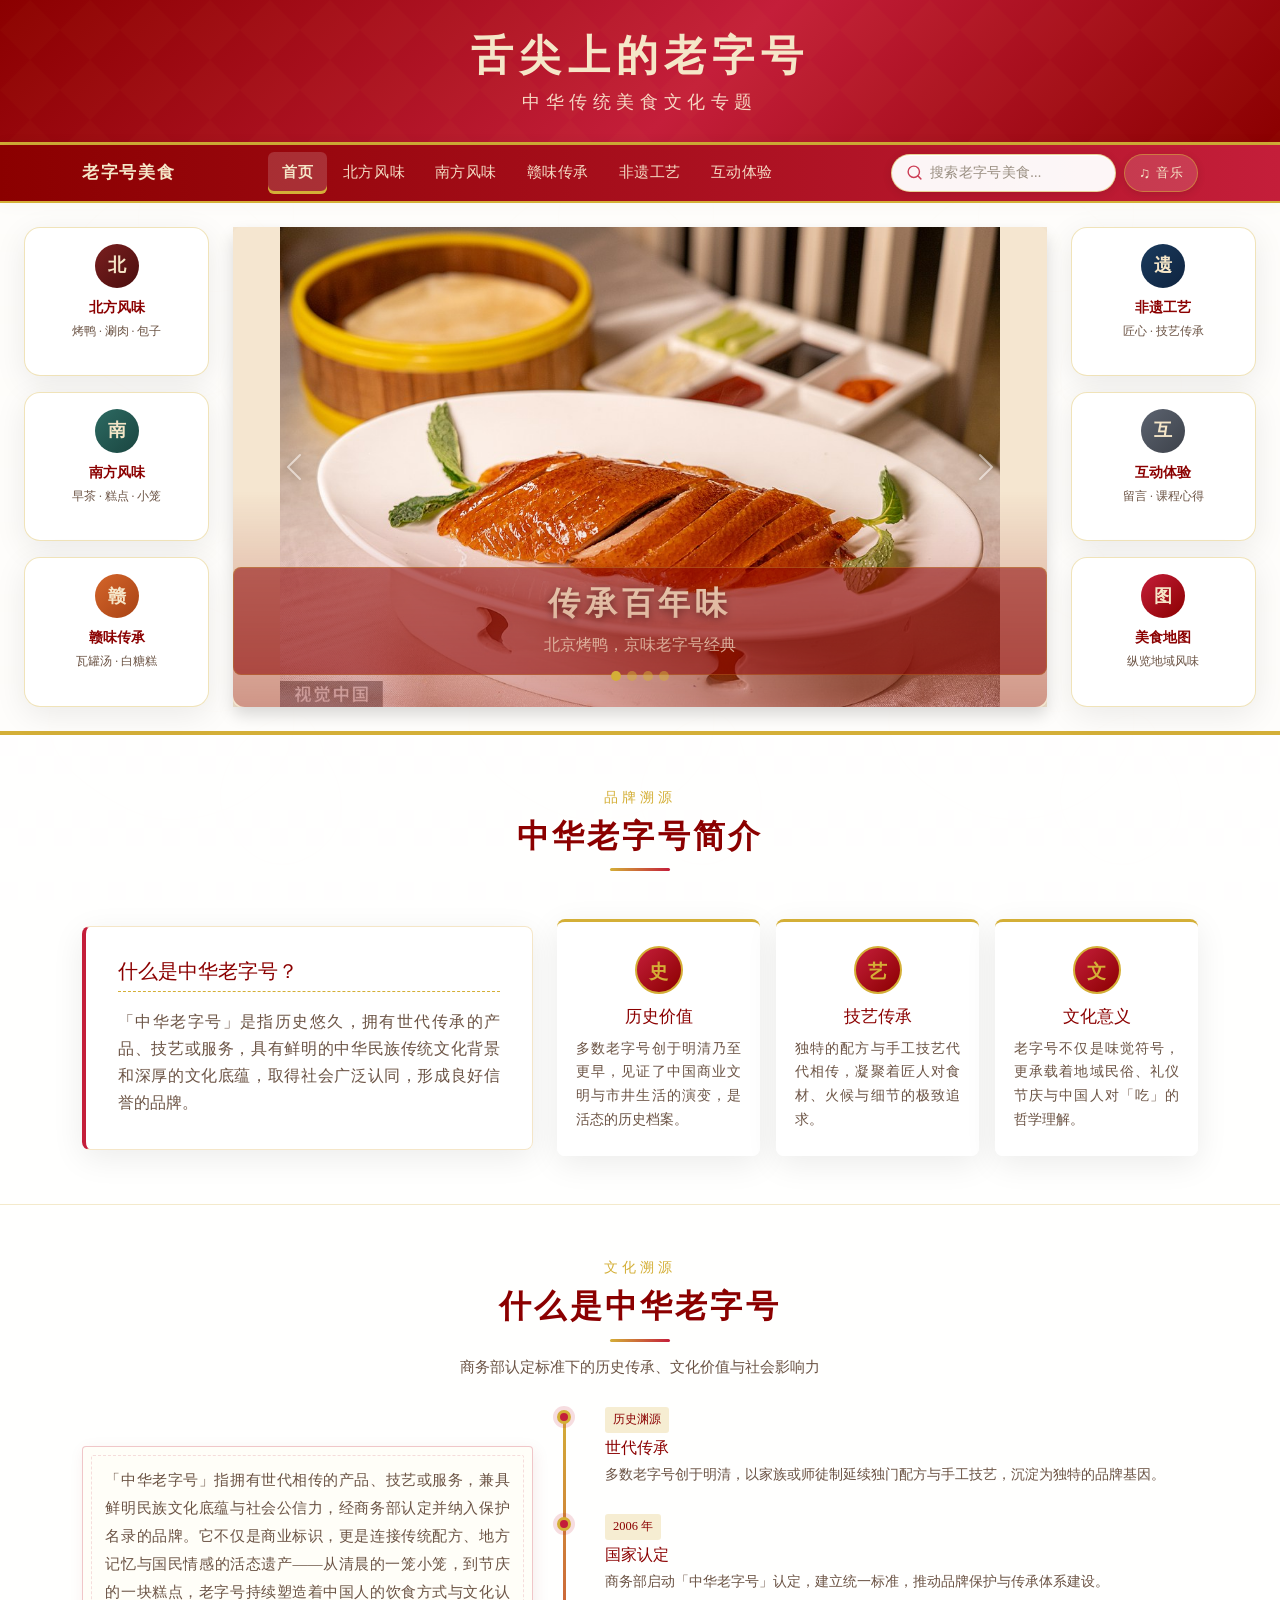
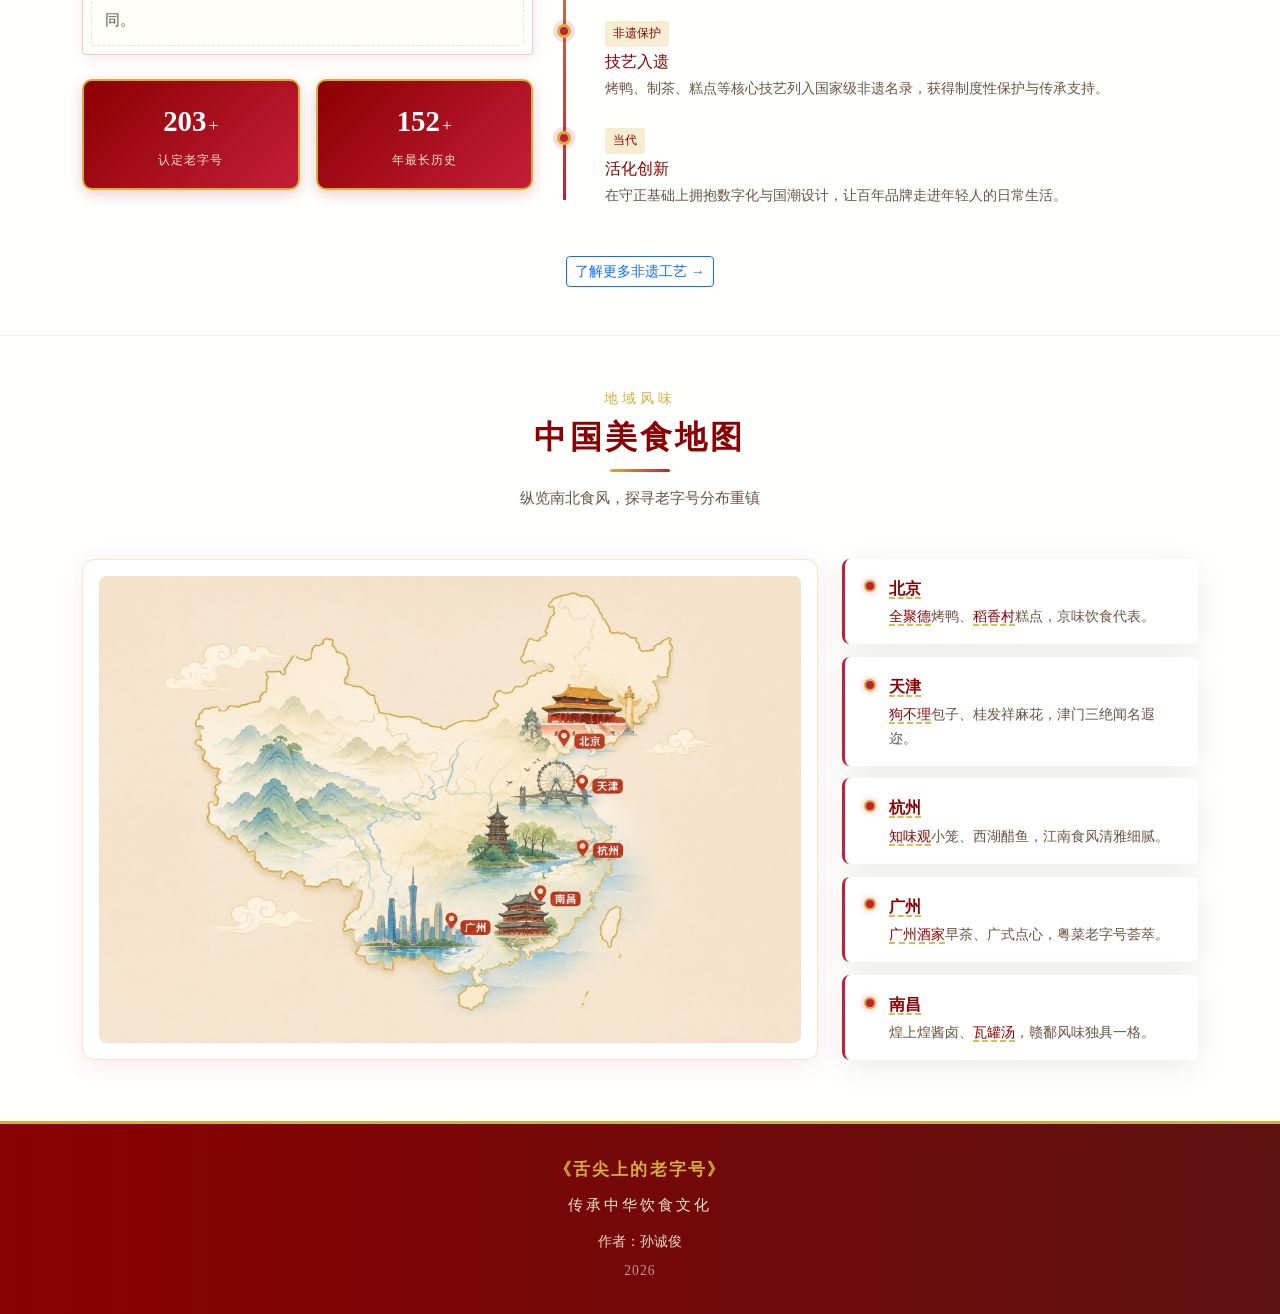
==== commit 71c872d0: "Enhance immersive UX with BGM, layout refinements, and site-wide styling. Add background music with " ====
--- a/index.html
+++ b/index.html
@@ -7,7 +7,18 @@
   <link href="https://cdn.jsdelivr.net/npm/bootstrap@5.3.3/dist/css/bootstrap.min.css" rel="stylesheet">
   <link href="css/style.css" rel="stylesheet">
 </head>
-<body>
+<body class="page-home">
+
+  <div class="site-splash" id="siteSplash" aria-hidden="true">
+    <div class="site-splash-inner">
+      <div class="site-splash-seal" aria-hidden="true">
+        <span class="site-splash-seal-char">老</span>
+        <span class="site-splash-seal-char">字</span>
+        <span class="site-splash-seal-char">号</span>
+      </div>
+      <p class="site-splash-title">舌尖上的老字号</p>
+    </div>
+  </div>
 
   <header class="site-header">
     <div class="container text-center">
@@ -24,7 +35,7 @@
         <span class="navbar-toggler-icon"></span>
       </button>
       <div class="collapse navbar-collapse" id="mainNavbar">
-        <ul class="navbar-nav ms-auto">
+        <ul class="navbar-nav navbar-nav-main mx-lg-auto">
           <li class="nav-item">
             <a class="nav-link active" href="index.html">首页</a>
           </li>
@@ -44,70 +55,144 @@
             <a class="nav-link" href="contact.html">互动体验</a>
           </li>
         </ul>
+        <div class="nav-tools ms-lg-2">
+          <form class="nav-search d-none d-lg-flex" role="search" aria-label="搜索展示（无实际功能）" onsubmit="return false;">
+            <svg class="nav-search-icon" xmlns="http://www.w3.org/2000/svg" viewBox="0 0 24 24" fill="none" stroke="currentColor" stroke-width="2" stroke-linecap="round" stroke-linejoin="round" aria-hidden="true">
+              <circle cx="11" cy="11" r="8"></circle>
+              <line x1="21" y1="21" x2="16.65" y2="16.65"></line>
+            </svg>
+            <input type="search" class="nav-search-input" placeholder="搜索老字号美食..." aria-label="搜索老字号美食" readonly tabindex="-1">
+          </form>
+          <button type="button" class="nav-bgm-btn" id="navBgmBtn" aria-label="背景音乐控制" aria-pressed="false">
+            <span class="nav-bgm-icon" aria-hidden="true">♫</span>
+            <span class="nav-bgm-text">音乐</span>
+          </button>
+        </div>
       </div>
     </div>
   </nav>
 
-  <nav class="page-jump-bar" aria-label="页面快捷导航">
-    <div class="container page-jump-inner">
-      <a href="#page-content" class="page-jump-primary">进入正文 ↓</a>
-      <div class="page-jump-links">
-        <a href="#home-banner" class="page-jump-link" data-section="home-banner">轮播图</a>
-        <a href="#home-intro" class="page-jump-link" data-section="home-intro">品牌简介</a>
-        <a href="#home-map" class="page-jump-link" data-section="home-map">美食地图</a>
-      </div>
-    </div>
-  </nav>
-
   <main class="page-main" id="page-content">
 
-    <!-- 顶部轮播图 -->
-    <section class="hero-carousel" id="home-banner" aria-label="首页轮播">
-      <div id="bannerCarousel" class="carousel slide carousel-fade" data-bs-ride="carousel" data-bs-interval="4000">
-        <div class="carousel-indicators">
-          <button type="button" data-bs-target="#bannerCarousel" data-bs-slide-to="0" class="active" aria-current="true" aria-label="第1张"></button>
-          <button type="button" data-bs-target="#bannerCarousel" data-bs-slide-to="1" aria-label="第2张"></button>
-          <button type="button" data-bs-target="#bannerCarousel" data-bs-slide-to="2" aria-label="第3张"></button>
-          <button type="button" data-bs-target="#bannerCarousel" data-bs-slide-to="3" aria-label="第4张"></button>
-        </div>
-        <div class="carousel-inner">
-          <div class="carousel-item active">
-            <img src="images/banner/Banner1.jpg" class="d-block w-100 carousel-img" alt="中华老字号传统美食文化">
-            <div class="carousel-caption d-none d-md-block">
-              <h2>传承百年味</h2>
-              <p>北京烤鸭，京味老字号经典</p>
-            </div>
-          </div>
-          <div class="carousel-item">
-            <img src="images/banner/Banner2.jpg" class="d-block w-100 carousel-img" alt="南方风味老字号">
-            <div class="carousel-caption d-none d-md-block">
-              <h2>南韵清雅</h2>
-              <p>竹笼点心，粤式早茶文化</p>
-            </div>
-          </div>
-          <div class="carousel-item">
-            <img src="images/banner/Banner3.jpg" class="d-block w-100 carousel-img" alt="传统糕点">
-            <div class="carousel-caption d-none d-md-block">
-              <h2>糕香茶韵</h2>
-              <p>传统糕点，时节之味</p>
-            </div>
-          </div>
-          <div class="carousel-item">
-            <img src="images/banner/Banner4.jpg" class="d-block w-100 carousel-img" alt="非遗美食工艺">
-            <div class="carousel-caption d-none d-md-block">
-              <h2>赣鄱风味</h2>
-              <p>南昌拌粉，江南北传</p>
-            </div>
-          </div>
-        </div>
-        <button class="carousel-control-prev" type="button" data-bs-target="#bannerCarousel" data-bs-slide="prev">
-          <span class="carousel-control-prev-icon" aria-hidden="true"></span>
-          <span class="visually-hidden">上一张</span>
-        </button>
-        <button class="carousel-control-next" type="button" data-bs-target="#bannerCarousel" data-bs-slide="next">
-          <span class="carousel-control-next-icon" aria-hidden="true"></span>
-          <span class="visually-hidden">下一张</span>
-        </button>
+    <!-- 轮播图 + 左右快捷入口 -->
+    <section class="home-banner-zone" id="home-banner" aria-label="首页轮播与快捷入口">
+      <div class="container-fluid px-lg-4 py-3 py-lg-4">
+        <div class="row g-3 g-lg-4 align-items-stretch home-banner-row">
+          <div class="col-lg-2 d-none d-lg-flex flex-column gap-3 home-quick-side">
+            <a href="north.html" class="home-quick-card home-quick-card--side home-quick-card--north">
+              <span class="home-quick-icon">北</span>
+              <strong>北方风味</strong>
+              <small>烤鸭 · 涮肉 · 包子</small>
+            </a>
+            <a href="south.html" class="home-quick-card home-quick-card--side home-quick-card--south">
+              <span class="home-quick-icon">南</span>
+              <strong>南方风味</strong>
+              <small>早茶 · 糕点 · 小笼</small>
+            </a>
+            <a href="jiangxi.html" class="home-quick-card home-quick-card--side home-quick-card--jiangxi">
+              <span class="home-quick-icon">赣</span>
+              <strong>赣味传承</strong>
+              <small>瓦罐汤 · 白糖糕</small>
+            </a>
+          </div>
+          <div class="col-12 col-lg-8">
+            <div class="hero-carousel h-100 mb-0">
+              <div id="bannerCarousel" class="carousel slide carousel-fade h-100" data-bs-ride="carousel" data-bs-interval="4000">
+                <div class="carousel-indicators">
+                  <button type="button" data-bs-target="#bannerCarousel" data-bs-slide-to="0" class="active" aria-current="true" aria-label="第1张"></button>
+                  <button type="button" data-bs-target="#bannerCarousel" data-bs-slide-to="1" aria-label="第2张"></button>
+                  <button type="button" data-bs-target="#bannerCarousel" data-bs-slide-to="2" aria-label="第3张"></button>
+                  <button type="button" data-bs-target="#bannerCarousel" data-bs-slide-to="3" aria-label="第4张"></button>
+                </div>
+                <div class="carousel-inner h-100 rounded-3 overflow-hidden shadow">
+                  <div class="carousel-item active h-100">
+                    <img src="images/banner/Banner1.jpg" class="d-block w-100 carousel-img" alt="中华老字号传统美食文化">
+                    <div class="carousel-caption d-none d-md-block">
+                      <h2>传承百年味</h2>
+                      <p>北京烤鸭，京味老字号经典</p>
+                    </div>
+                  </div>
+                  <div class="carousel-item h-100">
+                    <img src="images/banner/Banner2.jpg" class="d-block w-100 carousel-img" alt="南方风味老字号">
+                    <div class="carousel-caption d-none d-md-block">
+                      <h2>南韵清雅</h2>
+                      <p>竹笼点心，粤式早茶文化</p>
+                    </div>
+                  </div>
+                  <div class="carousel-item h-100">
+                    <img src="images/banner/Banner3.jpg" class="d-block w-100 carousel-img" alt="传统糕点">
+                    <div class="carousel-caption d-none d-md-block">
+                      <h2>糕香茶韵</h2>
+                      <p>传统糕点，时节之味</p>
+                    </div>
+                  </div>
+                  <div class="carousel-item h-100">
+                    <img src="images/banner/Banner4.jpg" class="d-block w-100 carousel-img" alt="非遗美食工艺">
+                    <div class="carousel-caption d-none d-md-block">
+                      <h2>赣鄱风味</h2>
+                      <p>南昌拌粉，江南北传</p>
+                    </div>
+                  </div>
+                </div>
+                <button class="carousel-control-prev" type="button" data-bs-target="#bannerCarousel" data-bs-slide="prev">
+                  <span class="carousel-control-prev-icon" aria-hidden="true"></span>
+                  <span class="visually-hidden">上一张</span>
+                </button>
+                <button class="carousel-control-next" type="button" data-bs-target="#bannerCarousel" data-bs-slide="next">
+                  <span class="carousel-control-next-icon" aria-hidden="true"></span>
+                  <span class="visually-hidden">下一张</span>
+                </button>
+              </div>
+            </div>
+          </div>
+          <div class="col-lg-2 d-none d-lg-flex flex-column gap-3 home-quick-side">
+            <a href="heritage.html" class="home-quick-card home-quick-card--side home-quick-card--heritage">
+              <span class="home-quick-icon">遗</span>
+              <strong>非遗工艺</strong>
+              <small>匠心 · 技艺传承</small>
+            </a>
+            <a href="contact.html" class="home-quick-card home-quick-card--side home-quick-card--contact">
+              <span class="home-quick-icon">互</span>
+              <strong>互动体验</strong>
+              <small>留言 · 课程心得</small>
+            </a>
+            <a href="#home-map" class="home-quick-card home-quick-card--side home-quick-card--map">
+              <span class="home-quick-icon">图</span>
+              <strong>美食地图</strong>
+              <small>纵览地域风味</small>
+            </a>
+          </div>
+        </div>
+        <!-- 移动端快捷入口 -->
+        <div class="d-lg-none home-quick-mobile mt-3 reveal">
+          <p class="text-center small text-muted mb-2">专题快捷入口</p>
+          <div class="home-quick-grid home-quick-grid--mobile">
+            <a href="north.html" class="home-quick-card home-quick-card--compact home-quick-card--north">
+              <span class="home-quick-icon">北</span>
+              <strong>北方风味</strong>
+            </a>
+            <a href="south.html" class="home-quick-card home-quick-card--compact home-quick-card--south">
+              <span class="home-quick-icon">南</span>
+              <strong>南方风味</strong>
+            </a>
+            <a href="jiangxi.html" class="home-quick-card home-quick-card--compact home-quick-card--jiangxi">
+              <span class="home-quick-icon">赣</span>
+              <strong>赣味传承</strong>
+            </a>
+            <a href="heritage.html" class="home-quick-card home-quick-card--compact home-quick-card--heritage">
+              <span class="home-quick-icon">遗</span>
+              <strong>非遗工艺</strong>
+            </a>
+            <a href="contact.html" class="home-quick-card home-quick-card--compact home-quick-card--contact">
+              <span class="home-quick-icon">互</span>
+              <strong>互动体验</strong>
+            </a>
+            <a href="#home-map" class="home-quick-card home-quick-card--compact home-quick-card--map">
+              <span class="home-quick-icon">图</span>
+              <strong>美食地图</strong>
+            </a>
+          </div>
+        </div>
       </div>
     </section>
 
@@ -155,6 +240,80 @@
       </div>
     </section>
 
+    <!-- 什么是中华老字号（深度解读） -->
+    <section class="home-heritage-block py-5" id="home-heritage-intro">
+      <div class="container">
+        <div class="section-heading text-center mb-4 reveal">
+          <span class="section-tag">文化溯源</span>
+          <h2 class="section-title">什么是中华老字号</h2>
+          <div class="title-divider"></div>
+          <p class="section-desc">商务部认定标准下的历史传承、文化价值与社会影响力</p>
+        </div>
+
+        <div class="row g-4 align-items-center">
+          <div class="col-lg-5">
+            <div class="heritage-paper-card reveal">
+              <p>「中华老字号」指拥有世代相传的产品、技艺或服务，兼具鲜明民族文化底蕴与社会公信力，经商务部认定并纳入保护名录的品牌。它不仅是商业标识，更是连接传统配方、地方记忆与国民情感的活态遗产——从清晨的一笼小笼，到节庆的一块糕点，老字号持续塑造着中国人的饮食方式与文化认同。</p>
+            </div>
+            <div class="heritage-stats row g-3 mt-2 reveal">
+              <div class="col-6">
+                <div class="heritage-stat-item heritage-stat-item--home">
+                  <span class="heritage-stat-num" data-count="400">0</span><span class="heritage-stat-unit">+</span>
+                  <span class="heritage-stat-label">认定老字号</span>
+                </div>
+              </div>
+              <div class="col-6">
+                <div class="heritage-stat-item heritage-stat-item--home">
+                  <span class="heritage-stat-num" data-count="300">0</span><span class="heritage-stat-unit">+</span>
+                  <span class="heritage-stat-label">年最长历史</span>
+                </div>
+              </div>
+            </div>
+          </div>
+          <div class="col-lg-7">
+            <div class="heritage-timeline reveal" id="heritageTimeline">
+              <div class="heritage-timeline-line" aria-hidden="true"></div>
+              <div class="heritage-timeline-item">
+                <span class="heritage-timeline-dot"></span>
+                <div class="heritage-timeline-content">
+                  <time>历史渊源</time>
+                  <h4>世代传承</h4>
+                  <p>多数老字号创于明清，以家族或师徒制延续独门配方与手工技艺，沉淀为独特的品牌基因。</p>
+                </div>
+              </div>
+              <div class="heritage-timeline-item">
+                <span class="heritage-timeline-dot"></span>
+                <div class="heritage-timeline-content">
+                  <time>2006 年</time>
+                  <h4>国家认定</h4>
+                  <p>商务部启动「中华老字号」认定，建立统一标准，推动品牌保护与传承体系建设。</p>
+                </div>
+              </div>
+              <div class="heritage-timeline-item">
+                <span class="heritage-timeline-dot"></span>
+                <div class="heritage-timeline-content">
+                  <time>非遗保护</time>
+                  <h4>技艺入遗</h4>
+                  <p>烤鸭、制茶、糕点等核心技艺列入国家级非遗名录，获得制度性保护与传承支持。</p>
+                </div>
+              </div>
+              <div class="heritage-timeline-item">
+                <span class="heritage-timeline-dot"></span>
+                <div class="heritage-timeline-content">
+                  <time>当代</time>
+                  <h4>活化创新</h4>
+                  <p>在守正基础上拥抱数字化与国潮设计，让百年品牌走进年轻人的日常生活。</p>
+                </div>
+              </div>
+            </div>
+          </div>
+        </div>
+        <p class="text-center mt-4 mb-0 reveal">
+          <a href="heritage.html" class="btn btn-outline-primary btn-sm">了解更多非遗工艺 →</a>
+        </p>
+      </div>
+    </section>
+
     <!-- 中国美食地图 -->
     <section class="map-section py-5" id="home-map">
       <div class="container">
@@ -225,6 +384,10 @@
     </div>
   </footer>
 
+  <audio id="siteBgm" class="site-bgm" loop preload="auto" aria-hidden="true">
+    <source src="audio/bgm.m4a" type="audio/mp4">
+  </audio>
+
   <script src="https://cdn.jsdelivr.net/npm/bootstrap@5.3.3/dist/js/bootstrap.bundle.min.js"></script>
   <script src="js/main.js"></script>
 </body>
--- a/css/style.css
+++ b/css/style.css
@@ -12,6 +12,10 @@
   --color-text: #3d2b1f;
   --color-text-light: #6b5344;
   --shadow-soft: 0 4px 20px rgba(139, 0, 0, 0.08);
+  --shadow-card: 0 8px 32px rgba(0, 0, 0, 0.08);
+  --shadow-card-hover: 0 14px 40px rgba(0, 0, 0, 0.12);
+  --radius-card: 16px;
+  --transition-base: 0.35s ease;
 }
 
 /* --- 基础 --- */
@@ -29,15 +33,33 @@
   }
 }
 
-body {  font-family: "Microsoft YaHei", "PingFang SC", "Noto Serif SC", serif, sans-serif;
+body {
+  position: relative;
+  min-height: 100vh;
+  font-family: "Microsoft YaHei", "PingFang SC", "Noto Serif SC", serif, sans-serif;
   line-height: 1.7;
   color: var(--color-text);
   background-color: var(--color-bg);
 }
 
+body::before {
+  content: "";
+  position: fixed;
+  inset: 0;
+  z-index: -1;
+  pointer-events: none;
+  background-color: var(--color-bg);
+  background-image:
+    url("data:image/svg+xml,%3Csvg width='320' height='320' viewBox='0 0 320 320' xmlns='http://www.w3.org/2000/svg'%3E%3Cg fill='none' stroke='%23c9a962' stroke-width='0.8' opacity='0.7'%3E%3Cpath d='M40 160c30-50 80-70 120-50s70 70 50 110-80 60-120 40S10 210 40 160z'/%3E%3Cpath d='M200 80c25 35 20 75-10 95s-65 10-85-20 5-75 35-90 45-20 60 15z'/%3E%3Cpath d='M240 220c20 30 15 60-10 75s-50 5-65-25 10-65 30-75 35-15 45 25z'/%3E%3C/g%3E%3C/svg%3E"),
+    url("data:image/svg+xml,%3Csvg width='64' height='64' viewBox='0 0 64 64' xmlns='http://www.w3.org/2000/svg'%3E%3Cpath d='M0 16h16v16H0zm16 16h16v16H16zm16-16h16v16H32zm16 16h16v16H48z' fill='%23d9ccb0' fill-opacity='0.45'/%3E%3C/svg%3E");
+  background-size: 420px 420px, 72px 72px;
+  background-position: center 10%, 0 0;
+  opacity: 0.07;
+}
+
 /* --- Header --- */
 .site-header {
-  background: linear-gradient(135deg, var(--color-primary-dark) 0%, var(--color-primary) 50%, #a01830 100%);
+  background: linear-gradient(135deg, var(--color-primary-dark) 0%, var(--color-primary) 55%, var(--color-primary-dark) 100%);
   padding: 2rem 0 1.5rem;
   border-bottom: 3px solid var(--color-gold);
   position: relative;
@@ -73,35 +95,156 @@
 .site-nav {
   background: linear-gradient(to right, var(--color-primary-dark), var(--color-primary));
   border-bottom: 2px solid var(--color-gold);
-  padding: 0.2rem 0;
+  padding: 0.35rem 0;
+  box-shadow: 0 2px 14px rgba(0, 0, 0, 0.12);
 }
 
 .site-nav .navbar-brand {
   color: var(--color-gold-light) !important;
   font-weight: 700;
   letter-spacing: 0.1em;
+  font-size: 1.05rem;
+  padding-top: 0.5rem;
+  padding-bottom: 0.5rem;
+}
+
+.site-nav .navbar-collapse {
+  align-items: center;
+  gap: 0.75rem 1.25rem;
+}
+
+.site-nav .navbar-nav-main {
+  gap: 0.15rem;
 }
 
 .site-nav .nav-link {
-  color: rgba(255, 248, 220, 0.85) !important;
+  color: rgba(255, 248, 220, 0.88) !important;
   font-weight: 500;
-  padding: 0.6rem 1rem !important;
-  transition: color 0.3s, background 0.3s;
-  border-radius: 4px;
-}
-
-.site-nav .nav-link:hover,
+  padding: 0.55rem 0.85rem !important;
+  transition: color 0.25s, background 0.25s, transform 0.2s;
+  border-radius: 6px;
+  font-size: 0.92rem;
+  letter-spacing: 0.04em;
+  white-space: nowrap;
+}
+
+.site-nav .nav-link:hover {
+  color: var(--color-gold-light) !important;
+  background: rgba(255, 255, 255, 0.1);
+}
+
 .site-nav .nav-link.active {
-  color: var(--color-gold) !important;
-  background: rgba(255, 255, 255, 0.08);
+  color: var(--color-gold-light) !important;
+  background: rgba(255, 255, 255, 0.16);
+  font-weight: 700;
+  box-shadow: inset 0 -3px 0 var(--color-gold);
 }
 
 .site-nav .navbar-toggler {
   border-color: var(--color-gold);
+  padding: 0.35rem 0.55rem;
 }
 
 .site-nav .navbar-toggler-icon {
   filter: invert(1) sepia(1) saturate(5) hue-rotate(5deg);
+}
+
+/* 导航栏搜索框（展示用） */
+.nav-search {
+  display: flex;
+  align-items: center;
+  gap: 0.45rem;
+  min-width: clamp(160px, 18vw, 220px);
+  padding: 0.4rem 1rem 0.4rem 0.85rem;
+  background: rgba(255, 255, 255, 0.96);
+  border: 1px solid rgba(212, 175, 55, 0.5);
+  border-radius: 999px;
+  box-shadow: 0 2px 10px rgba(0, 0, 0, 0.1), inset 0 1px 0 rgba(255, 255, 255, 0.8);
+  transition: box-shadow 0.25s ease, border-color 0.25s ease, transform 0.2s ease;
+  flex-shrink: 0;
+}
+
+.nav-tools {
+  display: flex;
+  align-items: center;
+  gap: 0.5rem;
+  flex-shrink: 0;
+}
+
+.nav-bgm-btn {
+  display: inline-flex;
+  align-items: center;
+  gap: 0.35rem;
+  padding: 0.42rem 0.85rem;
+  border: 1px solid rgba(212, 175, 55, 0.55);
+  border-radius: 999px;
+  background: rgba(255, 255, 255, 0.14);
+  color: var(--color-gold-light);
+  font-size: 0.82rem;
+  letter-spacing: 0.04em;
+  cursor: pointer;
+  transition: background 0.25s ease, border-color 0.25s ease, box-shadow 0.25s ease, transform 0.2s ease;
+  box-shadow: 0 2px 8px rgba(0, 0, 0, 0.12);
+  white-space: nowrap;
+}
+
+.nav-bgm-btn:hover {
+  background: rgba(255, 255, 255, 0.22);
+  border-color: var(--color-gold);
+  color: #fff;
+}
+
+.nav-bgm-btn.is-playing {
+  background: rgba(255, 255, 255, 0.92);
+  color: var(--color-primary-dark);
+  border-color: rgba(212, 175, 55, 0.65);
+}
+
+.nav-bgm-icon {
+  font-size: 0.95rem;
+  line-height: 1;
+}
+
+.site-bgm {
+  position: absolute;
+  width: 0;
+  height: 0;
+  opacity: 0;
+  pointer-events: none;
+}
+
+.nav-search:hover {
+  border-color: var(--color-gold);
+  box-shadow: 0 4px 16px rgba(212, 175, 55, 0.22);
+}
+
+.nav-search-icon {
+  width: 17px;
+  height: 17px;
+  flex-shrink: 0;
+  color: var(--color-primary);
+  opacity: 0.85;
+}
+
+.nav-search-input {
+  flex: 1;
+  min-width: 0;
+  border: none;
+  background: transparent;
+  outline: none;
+  font-size: 0.875rem;
+  color: #444;
+  padding: 0;
+  cursor: default;
+}
+
+.nav-search-input::placeholder {
+  color: #9a8f82;
+  letter-spacing: 0.02em;
+}
+
+.nav-search-input::-webkit-search-cancel-button {
+  display: none;
 }
 
 /* --- 页首快捷跳转 --- */
@@ -331,7 +474,9 @@
 
 /* --- 简介模块 --- */
 .intro-section {
-  background: var(--color-bg);
+  background: rgba(255, 255, 255, 0.92);
+  backdrop-filter: blur(10px);
+  -webkit-backdrop-filter: blur(10px);
 }
 
 .intro-card {
@@ -402,7 +547,9 @@
 
 /* --- 美食地图 --- */
 .map-section {
-  background: linear-gradient(180deg, var(--color-bg-warm) 0%, var(--color-bg) 100%);
+  background: rgba(255, 255, 255, 0.92);
+  backdrop-filter: blur(10px);
+  -webkit-backdrop-filter: blur(10px);
 }
 
 .china-map-wrapper {
@@ -512,6 +659,24 @@
 /* --- Main --- */
 .page-main {
   min-height: 60vh;
+  animation: pageEnter 0.7s ease-out both;
+}
+
+@keyframes pageEnter {
+  from {
+    opacity: 0;
+    transform: translateY(18px);
+  }
+  to {
+    opacity: 1;
+    transform: translateY(0);
+  }
+}
+
+@media (prefers-reduced-motion: reduce) {
+  .page-main {
+    animation: none;
+  }
 }
 
 /* --- 子页横幅 --- */
@@ -1911,3 +2076,825 @@
     display: none;
   }
 }
+
+/* ========================================
+   分页面主题 · 统一组件 · 独立 Banner
+   ======================================== */
+
+/* --- 页面主题色 --- */
+.page-home {
+  --color-primary: #c41e3a;
+  --color-primary-dark: #8b0000;
+  --color-gold: #d4af37;
+  --color-gold-light: #f5e6c8;
+  --color-bg: #faf5eb;
+  --color-bg-warm: #f5e6d0;
+  --shadow-soft: 0 4px 24px rgba(196, 30, 58, 0.1);
+}
+
+.page-north {
+  --color-primary: #7a1f1f;
+  --color-primary-dark: #4a0e0e;
+  --color-gold: #b8860b;
+  --color-gold-light: #f0dcc0;
+  --color-bg: #f7f0e8;
+  --color-bg-warm: #ebe0cf;
+  --shadow-soft: 0 4px 24px rgba(74, 14, 14, 0.12);
+}
+
+.page-south {
+  --color-primary: #2d6a62;
+  --color-primary-dark: #1a4540;
+  --color-gold: #8fbc8f;
+  --color-gold-light: #e8f5e9;
+  --color-bg: #f8faf7;
+  --color-bg-warm: #eef5f0;
+  --shadow-soft: 0 4px 24px rgba(45, 106, 98, 0.1);
+}
+
+.page-jiangxi {
+  --color-primary: #d4652a;
+  --color-primary-dark: #a84315;
+  --color-gold: #f0c674;
+  --color-gold-light: #fff3dc;
+  --color-bg: #fffbf3;
+  --color-bg-warm: #fef3dc;
+  --shadow-soft: 0 4px 24px rgba(212, 101, 42, 0.12);
+}
+
+.page-heritage {
+  --color-primary: #1a3a5c;
+  --color-primary-dark: #0f2440;
+  --color-gold: #d4af37;
+  --color-gold-light: #f5e6c8;
+  --color-bg: #f4f6f9;
+  --color-bg-warm: #e8edf3;
+  --shadow-soft: 0 4px 24px rgba(26, 58, 92, 0.12);
+}
+
+.page-contact {
+  --color-primary: #5c6370;
+  --color-primary-dark: #3d424a;
+  --color-gold: #d4af37;
+  --color-gold-light: #f5f0e0;
+  --color-bg: #f5f5f5;
+  --color-bg-warm: #ececec;
+  --shadow-soft: 0 4px 24px rgba(60, 66, 74, 0.1);
+}
+
+.page-home,
+.page-north,
+.page-south,
+.page-jiangxi,
+.page-heritage,
+.page-contact {
+  background-color: var(--color-bg);
+}
+
+/* --- 统一按钮 --- */
+.btn-theme {
+  display: inline-flex;
+  align-items: center;
+  justify-content: center;
+  gap: 0.35rem;
+  padding: 0.55rem 1.6rem;
+  border-radius: 999px;
+  border: 2px solid var(--color-gold);
+  background: linear-gradient(135deg, var(--color-primary), var(--color-primary-dark));
+  color: var(--color-gold-light) !important;
+  font-weight: 600;
+  letter-spacing: 0.06em;
+  text-decoration: none;
+  transition: transform var(--transition-base), box-shadow var(--transition-base);
+  box-shadow: 0 4px 16px rgba(0, 0, 0, 0.15);
+}
+
+.btn-theme:hover {
+  transform: translateY(-2px);
+  box-shadow: 0 8px 24px rgba(0, 0, 0, 0.2);
+  color: #fff !important;
+}
+
+.contact-submit-btn {
+  background: linear-gradient(135deg, var(--color-primary), var(--color-primary-dark));
+  border-color: var(--color-gold);
+}
+
+/* --- 统一卡片阴影 --- */
+.intro-card,
+.feature-box,
+.city-item,
+.north-brand-panel,
+.north-info-card,
+.north-culture-card,
+.jiangxi-food-item,
+.jiangxi-paper-card,
+.jiangxi-folk-card,
+.heritage-craft-card,
+.heritage-paper-card,
+.contact-info-card,
+.contact-form-card,
+.contact-essay-card,
+.home-quick-card {
+  box-shadow: var(--shadow-card);
+  transition: transform var(--transition-base), box-shadow var(--transition-base);
+}
+
+.intro-card:hover,
+.feature-box:hover,
+.city-item:hover,
+.north-brand-panel:hover,
+.north-culture-card:hover,
+.jiangxi-food-item:hover,
+.heritage-craft-card:hover,
+.home-quick-card:hover {
+  box-shadow: var(--shadow-card-hover);
+}
+
+.home-quick-card:hover {
+  transform: translateY(-6px);
+}
+
+/* --- 统一图片悬停 --- */
+.north-img-wrap,
+.jiangxi-img-wrap {
+  transition: transform var(--transition-base), box-shadow var(--transition-base);
+}
+
+.north-img-wrap:hover,
+.jiangxi-img-wrap:hover {
+  transform: scale(1.03) translateY(-2px);
+  box-shadow: var(--shadow-card-hover);
+}
+
+/* --- 独立 Banner 基础 --- */
+.page-banner {
+  position: relative;
+  overflow: hidden;
+  border-bottom: 4px solid var(--color-gold);
+  min-height: clamp(220px, 38vw, 360px);
+  display: flex;
+  align-items: center;
+}
+
+.page-banner-media {
+  position: absolute;
+  inset: 0;
+  background-size: cover;
+  background-position: center;
+  transform: scale(1.02);
+  transition: transform 8s ease;
+}
+
+.page-banner:hover .page-banner-media {
+  transform: scale(1.08);
+}
+
+.page-banner-mask {
+  position: absolute;
+  inset: 0;
+  background: linear-gradient(105deg, rgba(0, 0, 0, 0.72) 0%, rgba(0, 0, 0, 0.35) 55%, rgba(0, 0, 0, 0.2) 100%);
+}
+
+.page-banner-inner {
+  position: relative;
+  z-index: 2;
+  width: 100%;
+  padding: clamp(2rem, 5vw, 3.5rem) 0;
+}
+
+.page-banner-label {
+  display: inline-block;
+  font-size: 0.78rem;
+  letter-spacing: 0.28em;
+  color: var(--color-gold);
+  margin-bottom: 0.6rem;
+  padding: 0.25rem 0.75rem;
+  border: 1px solid rgba(212, 175, 55, 0.5);
+  border-radius: 4px;
+}
+
+.page-banner-title {
+  color: #fff;
+  font-size: clamp(1.8rem, 4.5vw, 2.8rem);
+  font-weight: 700;
+  letter-spacing: 0.1em;
+  margin-bottom: 0.75rem;
+  line-height: 1.35;
+}
+
+.page-banner-title em {
+  font-style: normal;
+  color: var(--color-gold-light);
+}
+
+.page-banner-desc {
+  color: rgba(255, 255, 255, 0.9);
+  font-size: clamp(0.92rem, 2vw, 1.05rem);
+  max-width: 560px;
+  line-height: 1.85;
+  margin: 0;
+}
+
+.page-banner-deco {
+  position: absolute;
+  z-index: 1;
+  pointer-events: none;
+  opacity: 0.12;
+  font-size: clamp(6rem, 18vw, 12rem);
+  font-weight: 700;
+  color: var(--color-gold);
+  line-height: 1;
+}
+
+/* 北方：左对齐 + 印章装饰 */
+.page-banner--north .page-banner-mask {
+  background: linear-gradient(90deg, rgba(74, 14, 14, 0.88) 0%, rgba(74, 14, 14, 0.45) 60%, transparent 100%);
+}
+
+.page-banner--north .page-banner-body {
+  max-width: 640px;
+  text-align: left;
+}
+
+.page-banner--north .page-banner-deco {
+  right: 8%;
+  top: 50%;
+  transform: translateY(-50%);
+  content: "京";
+}
+
+.page-banner--north::after {
+  content: "京";
+  position: absolute;
+  right: 6%;
+  top: 50%;
+  transform: translateY(-50%);
+  font-size: clamp(5rem, 14vw, 9rem);
+  font-weight: 700;
+  color: var(--color-gold);
+  opacity: 0.15;
+  z-index: 1;
+  pointer-events: none;
+}
+
+/* 南方：居中 + 波浪底 */
+.page-banner--south {
+  text-align: center;
+  justify-content: center;
+}
+
+.page-banner--south .page-banner-mask {
+  background: linear-gradient(180deg, rgba(26, 69, 64, 0.75) 0%, rgba(45, 106, 98, 0.85) 100%);
+}
+
+.page-banner--south .page-banner-body {
+  margin: 0 auto;
+  text-align: center;
+}
+
+.page-banner--south .page-banner-desc {
+  margin: 0 auto;
+}
+
+.page-banner--south::before {
+  content: "";
+  position: absolute;
+  bottom: 0;
+  left: 0;
+  right: 0;
+  height: 40px;
+  background: url("data:image/svg+xml,%3Csvg xmlns='http://www.w3.org/2000/svg' viewBox='0 0 1200 40'%3E%3Cpath d='M0 40V20Q300 0 600 20T1200 20V40Z' fill='%23f8faf7'/%3E%3C/svg%3E") bottom center / cover no-repeat;
+  z-index: 3;
+}
+
+.page-banner--south .page-banner-title {
+  writing-mode: horizontal-tb;
+}
+
+.page-banner--south .page-banner-ornament {
+  display: flex;
+  justify-content: center;
+  gap: 0.5rem;
+  margin-bottom: 0.75rem;
+}
+
+.page-banner--south .page-banner-ornament span {
+  width: 32px;
+  height: 3px;
+  background: var(--color-gold);
+  border-radius: 2px;
+}
+
+/* 江西：右对齐 + 暖色 */
+.page-banner--jiangxi .page-banner-mask {
+  background: linear-gradient(270deg, rgba(168, 67, 21, 0.88) 0%, rgba(212, 101, 42, 0.5) 55%, rgba(0, 0, 0, 0.25) 100%);
+}
+
+.page-banner--jiangxi .page-banner-body {
+  margin-left: auto;
+  max-width: 520px;
+  text-align: right;
+}
+
+.page-banner--jiangxi .page-banner-desc {
+  margin-left: auto;
+}
+
+.page-banner--jiangxi .page-banner-label {
+  float: right;
+}
+
+/* 首页轮播增强 */
+.page-home .home-banner-zone .hero-carousel {
+  position: relative;
+}
+
+.page-home .hero-carousel::after {
+  content: "";
+  position: absolute;
+  inset: 0;
+  background: linear-gradient(to top, rgba(139, 0, 0, 0.35) 0%, transparent 45%);
+  pointer-events: none;
+  z-index: 1;
+}
+
+.page-home .carousel-caption {
+  z-index: 2;
+  background: rgba(139, 0, 0, 0.55);
+  border: 1px solid rgba(212, 175, 55, 0.4);
+  border-radius: 8px;
+  padding: 1rem 1.5rem;
+  bottom: 2rem;
+}
+
+.page-home .carousel-caption h2 {
+  color: var(--color-gold-light);
+  letter-spacing: 0.15em;
+}
+
+/* 首页快捷入口 */
+.home-quick-section {
+  background: linear-gradient(180deg, #fff 0%, var(--color-bg) 100%);
+  padding: clamp(2rem, 5vw, 3rem) 0;
+}
+
+.home-quick-grid {
+  display: grid;
+  grid-template-columns: repeat(auto-fit, minmax(140px, 1fr));
+  gap: 1rem;
+}
+
+.home-quick-card {
+  display: flex;
+  flex-direction: column;
+  align-items: center;
+  text-align: center;
+  padding: 1.25rem 0.75rem;
+  background: #fff;
+  border-radius: var(--radius-card);
+  border: 1px solid rgba(212, 175, 55, 0.35);
+  text-decoration: none;
+  color: var(--color-text);
+}
+
+.home-quick-icon {
+  width: 52px;
+  height: 52px;
+  display: flex;
+  align-items: center;
+  justify-content: center;
+  border-radius: 50%;
+  background: linear-gradient(135deg, var(--color-primary), var(--color-primary-dark));
+  color: var(--color-gold-light);
+  font-size: 1.35rem;
+  font-weight: 700;
+  margin-bottom: 0.65rem;
+}
+
+.home-quick-card strong {
+  color: var(--color-primary-dark);
+  font-size: 0.95rem;
+  margin-bottom: 0.25rem;
+}
+
+.home-quick-card small {
+  color: var(--color-text-light);
+  font-size: 0.78rem;
+}
+
+.home-quick-card--north .home-quick-icon { background: linear-gradient(135deg, #7a1f1f, #4a0e0e); }
+.home-quick-card--south .home-quick-icon { background: linear-gradient(135deg, #2d6a62, #1a4540); }
+.home-quick-card--jiangxi .home-quick-icon { background: linear-gradient(135deg, #d4652a, #a84315); }
+.home-quick-card--heritage .home-quick-icon { background: linear-gradient(135deg, #1a3a5c, #0f2440); }
+.home-quick-card--contact .home-quick-icon { background: linear-gradient(135deg, #5c6370, #3d424a); }
+.home-quick-card--map .home-quick-icon { background: linear-gradient(135deg, #c41e3a, #8b0000); }
+
+/* 首页轮播 + 左右快捷入口 */
+.home-banner-zone {
+  background: rgba(255, 255, 255, 0.78);
+  backdrop-filter: blur(8px);
+  -webkit-backdrop-filter: blur(8px);
+  border-bottom: 4px solid var(--color-gold);
+}
+
+.home-banner-row {
+  min-height: clamp(280px, 38vw, 480px);
+}
+
+.home-banner-zone .hero-carousel {
+  border-bottom: none;
+  height: 100%;
+}
+
+.home-banner-zone .hero-carousel::after {
+  border-radius: 0 0 12px 12px;
+}
+
+.home-banner-zone .carousel-item,
+.home-banner-zone .carousel-img {
+  min-height: clamp(280px, 38vw, 480px);
+  height: clamp(280px, 38vw, 480px);
+}
+
+.home-quick-side {
+  justify-content: center;
+}
+
+.home-quick-card--side {
+  flex: 1;
+  padding: 1rem 0.65rem;
+  min-height: 0;
+  transition: transform 0.25s ease, box-shadow 0.25s ease, border-color 0.25s ease;
+}
+
+.home-quick-card--side:hover {
+  transform: translateY(-3px);
+  box-shadow: 0 8px 24px rgba(139, 0, 0, 0.12);
+  border-color: var(--color-gold);
+}
+
+.home-quick-card--side .home-quick-icon {
+  width: 44px;
+  height: 44px;
+  font-size: 1.15rem;
+  margin-bottom: 0.5rem;
+}
+
+.home-quick-card--side strong {
+  font-size: 0.88rem;
+}
+
+.home-quick-card--side small {
+  font-size: 0.72rem;
+  line-height: 1.35;
+}
+
+.home-quick-grid--mobile {
+  grid-template-columns: repeat(3, 1fr);
+  gap: 0.65rem;
+}
+
+.home-quick-card--compact {
+  padding: 0.75rem 0.35rem;
+}
+
+.home-quick-card--compact .home-quick-icon {
+  width: 40px;
+  height: 40px;
+  font-size: 1rem;
+  margin-bottom: 0.4rem;
+}
+
+.home-quick-card--compact strong {
+  font-size: 0.78rem;
+}
+
+/* 首页「什么是中华老字号」模块 */
+.home-heritage-block {
+  background: rgba(255, 255, 255, 0.92);
+  backdrop-filter: blur(10px);
+  -webkit-backdrop-filter: blur(10px);
+  border-top: 1px solid rgba(212, 175, 55, 0.25);
+  border-bottom: 1px solid rgba(196, 30, 58, 0.08);
+}
+
+.page-home .home-heritage-block .heritage-paper-card {
+  background: #fffef8;
+  border-color: rgba(196, 30, 58, 0.25);
+  box-shadow: 2px 4px 16px rgba(139, 0, 0, 0.08);
+}
+
+.page-home .home-heritage-block .heritage-paper-card::before {
+  border-color: rgba(196, 30, 58, 0.15);
+}
+
+.page-home .home-heritage-block .heritage-stat-item--home {
+  background: linear-gradient(135deg, var(--color-primary-dark), var(--color-primary));
+  border-color: var(--color-gold);
+  box-shadow: 0 4px 14px rgba(139, 0, 0, 0.2);
+}
+
+.page-home .home-heritage-block .heritage-stat-num,
+.page-home .home-heritage-block .heritage-stat-unit {
+  color: #fff;
+}
+
+.page-home .home-heritage-block .heritage-stat-label {
+  color: rgba(255, 248, 220, 0.92);
+}
+
+.page-home .home-heritage-block .heritage-timeline-line {
+  background: linear-gradient(to bottom, var(--color-gold), var(--color-primary));
+}
+
+.page-home .home-heritage-block .heritage-timeline-dot {
+  background: var(--color-primary);
+  box-shadow: 0 0 0 4px rgba(196, 30, 58, 0.15);
+}
+
+.page-home .home-heritage-block .heritage-timeline-content time {
+  color: var(--color-primary-dark);
+  background: rgba(212, 175, 55, 0.22);
+}
+
+.page-home .home-heritage-block .heritage-timeline-content h4 {
+  color: var(--color-primary-dark);
+}
+
+.page-heritage .heritage-stat-num,
+.page-heritage .heritage-stat-unit {
+  color: #fff;
+}
+
+.page-heritage .heritage-stat-label {
+  color: rgba(255, 255, 255, 0.9);
+}
+
+/* 非遗 Banner 升级 */
+.page-heritage .heritage-hero {
+  background: linear-gradient(135deg, var(--color-primary-dark) 0%, var(--color-primary) 50%, #2a5080 100%);
+  min-height: clamp(240px, 40vw, 380px);
+  border-bottom: 4px solid var(--color-gold);
+}
+
+.page-heritage .heritage-hero-pattern {
+  background-image:
+    url("images/craft/craft1.jpg"),
+    url("data:image/svg+xml,%3Csvg width='80' height='80' viewBox='0 0 80 80' xmlns='http://www.w3.org/2000/svg'%3E%3Cpath d='M0 0h40v40H0zm40 40h40v40H40z' fill='%23d4af37' fill-opacity='0.04'/%3E%3C/svg%3E");
+  background-size: cover, auto;
+  background-position: center, center;
+  opacity: 0.25;
+}
+
+.page-heritage .heritage-hero-title {
+  color: #fff;
+  text-shadow: 0 2px 20px rgba(0, 0, 0, 0.45);
+}
+
+.page-heritage .heritage-hero-tag {
+  color: var(--color-gold-light);
+  text-shadow: 0 1px 8px rgba(0, 0, 0, 0.35);
+}
+
+.page-heritage .heritage-hero-desc {
+  color: rgba(255, 255, 255, 0.92);
+  text-shadow: 0 1px 10px rgba(0, 0, 0, 0.35);
+}
+
+.page-heritage .heritage-hero-inner::before,
+.page-heritage .heritage-hero-inner::after {
+  content: "";
+  display: block;
+  width: 60px;
+  height: 3px;
+  background: var(--color-gold);
+  margin: 0.75rem auto;
+}
+
+/* 联系页 Banner 升级 */
+.page-contact .contact-hero {
+  background: linear-gradient(135deg, #ececec 0%, #f8f8f8 50%, #e8e8e8 100%);
+  border-bottom: 4px solid var(--color-gold);
+  min-height: clamp(200px, 32vw, 280px);
+}
+
+.page-contact .contact-hero-title {
+  color: var(--color-primary-dark);
+}
+
+.page-contact .contact-hero-desc {
+  color: var(--color-text-light);
+}
+
+.page-contact .contact-hero-pattern {
+  background: url("data:image/svg+xml,%3Csvg width='100' height='100' viewBox='0 0 100 100' xmlns='http://www.w3.org/2000/svg'%3E%3Ccircle cx='50' cy='50' r='40' fill='none' stroke='%23d4af37' stroke-opacity='0.15' stroke-width='1'/%3E%3C/svg%3E");
+  opacity: 0.6;
+}
+
+.page-contact .contact-hero-inner {
+  border: 2px solid rgba(212, 175, 55, 0.45);
+  border-radius: 12px;
+  padding: 2rem;
+  max-width: 640px;
+  margin: 0 auto;
+  background: rgba(255, 255, 255, 0.7);
+}
+
+/* 跳转栏随主题 */
+.page-north .page-jump-primary,
+.page-south .page-jump-primary,
+.page-jiangxi .page-jump-primary,
+.page-heritage .page-jump-primary,
+.page-contact .page-jump-primary,
+.page-home .page-jump-primary {
+  background: linear-gradient(135deg, var(--color-primary), var(--color-primary-dark));
+}
+
+.page-north .page-jump-link.is-active,
+.page-south .page-jump-link.is-active,
+.page-jiangxi .page-jump-link.is-active,
+.page-heritage .page-jump-link.is-active,
+.page-contact .page-jump-link.is-active,
+.page-home .page-jump-link.is-active {
+  background: var(--color-primary);
+  border-color: var(--color-primary);
+}
+
+body.is-page-leaving .page-main {
+  opacity: 0;
+  transform: translateY(-8px);
+  transition: opacity 0.25s ease, transform 0.25s ease;
+}
+
+@media (max-width: 767.98px) {
+  .page-banner--jiangxi .page-banner-body {
+    text-align: left;
+    margin-left: 0;
+  }
+
+  .page-banner--north::after {
+    display: none;
+  }
+
+  .home-quick-grid,
+  .home-quick-grid--mobile {
+    grid-template-columns: repeat(2, 1fr);
+  }
+
+  .home-banner-zone .carousel-item,
+  .home-banner-zone .carousel-img {
+    min-height: clamp(220px, 55vw, 320px);
+    height: clamp(220px, 55vw, 320px);
+  }
+
+  .site-nav .navbar-nav-main {
+    padding: 0.5rem 0 0.25rem;
+    width: 100%;
+  }
+
+  .site-nav .nav-link {
+    padding: 0.65rem 0.75rem !important;
+  }
+
+  .nav-tools {
+    width: 100%;
+    justify-content: flex-end;
+    padding: 0.35rem 0 0.75rem;
+  }
+
+  .nav-bgm-btn {
+    font-size: 0.78rem;
+    padding: 0.38rem 0.75rem;
+  }
+}
+
+/* ========================================
+   沉浸式氛围 · 启动动画 · 内容层次
+   ======================================== */
+
+.site-splash {
+  position: fixed;
+  inset: 0;
+  z-index: 9999;
+  display: flex;
+  align-items: center;
+  justify-content: center;
+  background: radial-gradient(ellipse at center, #3d1515 0%, #1a0808 55%, #0f0505 100%);
+  transition: opacity 0.65s ease, visibility 0.65s ease;
+}
+
+.site-splash.is-fading {
+  opacity: 0;
+  visibility: hidden;
+  pointer-events: none;
+}
+
+.site-splash-inner {
+  text-align: center;
+  animation: splashContentIn 1.2s ease-out both;
+}
+
+.site-splash-seal {
+  width: clamp(120px, 22vw, 168px);
+  height: clamp(120px, 22vw, 168px);
+  margin: 0 auto 1.25rem;
+  display: flex;
+  flex-direction: column;
+  align-items: center;
+  justify-content: center;
+  gap: 0.15rem;
+  border: 4px solid rgba(196, 30, 58, 0.85);
+  border-radius: 8px;
+  background: rgba(139, 0, 0, 0.15);
+  box-shadow:
+    inset 0 0 0 2px rgba(212, 175, 55, 0.45),
+    0 8px 32px rgba(0, 0, 0, 0.35);
+  transform: rotate(-2deg);
+  animation: sealReveal 1.4s ease-out both;
+}
+
+.site-splash-seal-char {
+  font-family: "Noto Serif SC", "SimSun", serif;
+  font-size: clamp(1.5rem, 4vw, 2rem);
+  font-weight: 700;
+  color: #c41e3a;
+  letter-spacing: 0.2em;
+  text-shadow: 0 1px 0 rgba(212, 175, 55, 0.4);
+  line-height: 1.1;
+}
+
+.site-splash-title {
+  margin: 0;
+  font-family: "Noto Serif SC", "SimSun", serif;
+  font-size: clamp(1.35rem, 3.5vw, 2rem);
+  color: rgba(245, 230, 200, 0.95);
+  letter-spacing: 0.28em;
+  font-weight: 600;
+  text-shadow: 0 2px 12px rgba(0, 0, 0, 0.4);
+}
+
+body.is-splash-active {
+  overflow: hidden;
+}
+
+@keyframes sealReveal {
+  from {
+    opacity: 0;
+    transform: rotate(-2deg) scale(0.72);
+    filter: blur(4px);
+  }
+  to {
+    opacity: 1;
+    transform: rotate(-2deg) scale(1);
+    filter: blur(0);
+  }
+}
+
+@keyframes splashContentIn {
+  from {
+    opacity: 0;
+    transform: translateY(16px);
+  }
+  to {
+    opacity: 1;
+    transform: translateY(0);
+  }
+}
+
+.content-glass {
+  background: rgba(255, 255, 255, 0.92);
+  backdrop-filter: blur(10px);
+  -webkit-backdrop-filter: blur(10px);
+}
+
+.heritage-section:not(.heritage-hero),
+.contact-section,
+.jiangxi-section,
+.north-brand-section,
+.north-culture-section,
+.heritage-summary,
+.contact-thanks-section {
+  background: rgba(255, 255, 255, 0.92);
+  backdrop-filter: blur(10px);
+  -webkit-backdrop-filter: blur(10px);
+}
+
+.intro-card,
+.feature-box,
+.heritage-paper-card,
+.north-brand-panel,
+.north-info-card,
+.jiangxi-food-item,
+.heritage-craft-card,
+.contact-form-card,
+.contact-info-card {
+  background: rgba(255, 255, 255, 0.96);
+}
+
+@media (prefers-reduced-motion: reduce) {
+  .site-splash-inner,
+  .site-splash-seal {
+    animation: none;
+  }
+}
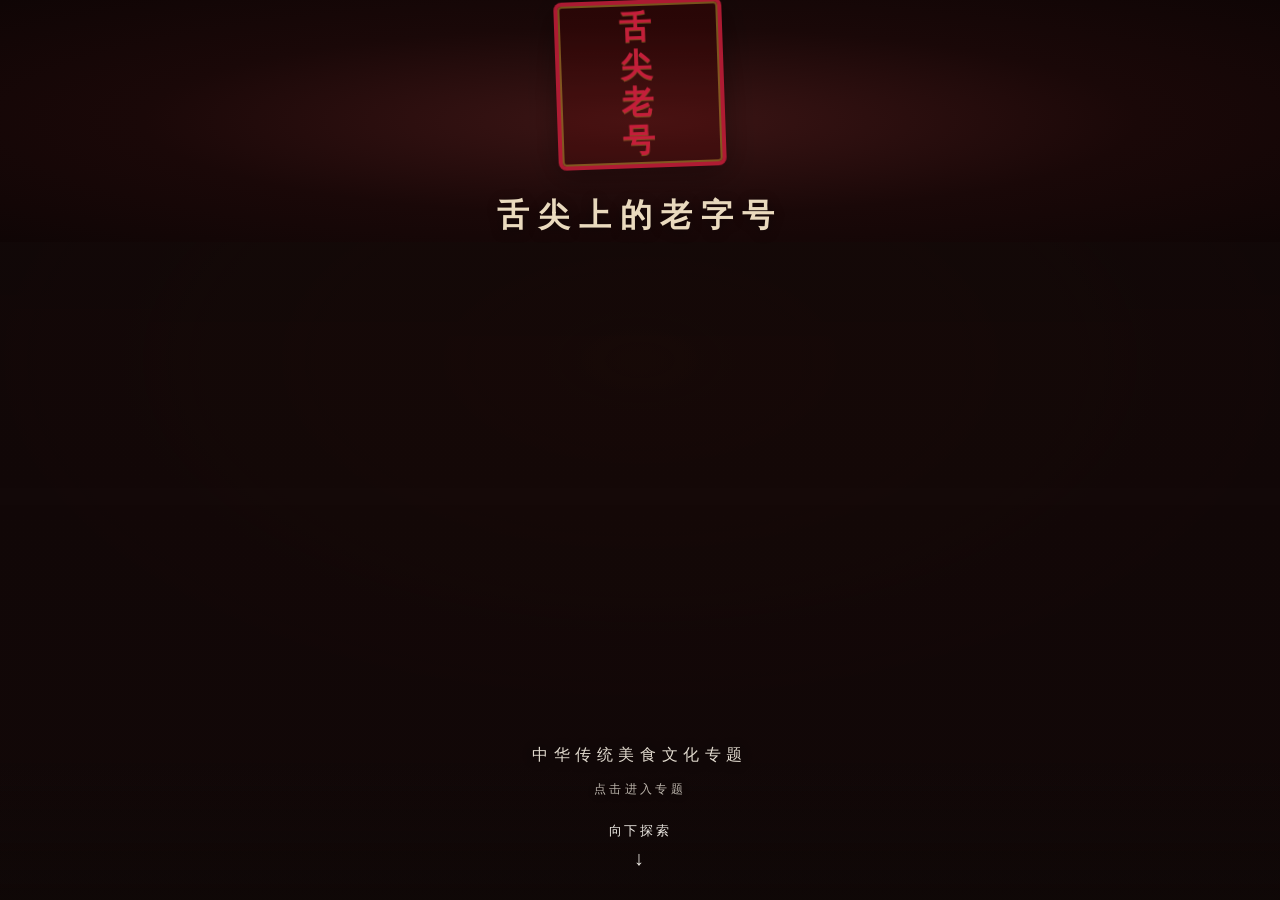
==== commit 24e0ed8f: "更新：背景图片、BGM音频、样式优化" ====
--- a/index.html
+++ b/index.html
@@ -5,37 +5,89 @@
   <meta name="viewport" content="width=device-width, initial-scale=1.0">
   <title>舌尖上的老字号——中华美食</title>
   <link href="https://cdn.jsdelivr.net/npm/bootstrap@5.3.3/dist/css/bootstrap.min.css" rel="stylesheet">
-  <link href="css/style.css" rel="stylesheet">
+  <link href="css/style.css?v=20260714" rel="stylesheet">
+  <link href="css/common.css?v=20260714" rel="stylesheet">
+  <script>
+    (function () {
+      try {
+        if (sessionStorage.getItem('siteSplashShown') === 'true') {
+          document.documentElement.classList.add('html-skip-splash');
+        }
+      } catch (e) { /* ignore */ }
+    })();
+  </script>
 </head>
 <body class="page-home">
 
-  <div class="site-splash" id="siteSplash" aria-hidden="true">
+  <!-- 开屏印章动画（首次进入站点） -->
+  <div class="site-splash" id="siteSplash" role="dialog" aria-label="站点开屏">
     <div class="site-splash-inner">
       <div class="site-splash-seal" aria-hidden="true">
+        <span class="site-splash-seal-char">舌</span>
+        <span class="site-splash-seal-char">尖</span>
         <span class="site-splash-seal-char">老</span>
-        <span class="site-splash-seal-char">字</span>
         <span class="site-splash-seal-char">号</span>
       </div>
       <p class="site-splash-title">舌尖上的老字号</p>
     </div>
   </div>
 
-  <header class="site-header">
+  <!-- 全站场景底图（内容区透出古街虚化） -->
+  <div class="bg-scene" aria-hidden="true">
+    <div class="bg-scene-photo"></div>
+    <div class="bg-scene-mask"></div>
+  </div>
+
+  <!-- 顶部古街全景 Hero · 初始全屏，点击后收缩 -->
+  <section class="home-immersive-hero" id="home-hero" aria-label="首页沉浸背景">
+    <div class="home-hero-parallax immerse-parallax-wrap">
+      <img
+        class="home-immersive-photo home-hero-img immerse-parallax-photo"
+        id="homeParallaxPhoto"
+        src="images/background/scene-home.jpg"
+        alt="古街灯笼夜景"
+        fetchpriority="high"
+        decoding="async">
+    </div>
+    <div class="home-hero-warm-filter immerse-warm-overlay" aria-hidden="true"></div>
+    <div class="home-hero-gradient-mask immerse-hero-fade" aria-hidden="true"></div>
+    <div class="home-immersive-mask"></div>
+    <div class="home-immersive-curtains" aria-hidden="true">
+      <div class="home-immersive-curtain home-immersive-curtain--left"></div>
+      <div class="home-immersive-curtain home-immersive-curtain--right"></div>
+    </div>
+    <button type="button" class="home-immersive-hitarea" aria-label="点击进入专题"></button>
+    <div class="home-immersive-inner">
+      <p class="home-immersive-eyebrow">中华传统美食文化专题</p>
+      <p class="home-immersive-hint">点击进入专题</p>
+      <a href="#home-start" class="home-immersive-scroll">
+        <span>向下探索</span>
+        <span class="home-immersive-arrow" aria-hidden="true">↓</span>
+      </a>
+    </div>
+  </section>
+
+  <div class="home-content-wrap" id="home-start">
+  <header class="site-header home-glass-header immerse-glass-header">
     <div class="container text-center">
       <h1 class="site-title">舌尖上的老字号</h1>
       <p class="site-subtitle">中华传统美食文化专题</p>
     </div>
   </header>
 
-  <nav class="navbar navbar-expand-lg site-nav">
+  <nav class="navbar navbar-expand-lg site-nav home-glass-nav immerse-glass-nav" id="homeGlassNav">
     <div class="container">
       <a class="navbar-brand" href="index.html">老字号美食</a>
       <button class="navbar-toggler" type="button" data-bs-toggle="collapse" data-bs-target="#mainNavbar"
         aria-controls="mainNavbar" aria-expanded="false" aria-label="切换导航">
         <span class="navbar-toggler-icon"></span>
       </button>
+      <button type="button" class="nav-bgm-btn nav-bgm-btn--mobile d-lg-none" aria-label="背景音乐控制" aria-pressed="false">
+        <span class="nav-bgm-icon" aria-hidden="true">♫</span>
+        <span class="nav-bgm-text">音乐</span>
+      </button>
       <div class="collapse navbar-collapse" id="mainNavbar">
-        <ul class="navbar-nav navbar-nav-main mx-lg-auto">
+        <ul class="navbar-nav navbar-nav-main">
           <li class="nav-item">
             <a class="nav-link active" href="index.html">首页</a>
           </li>
@@ -61,9 +113,9 @@
               <circle cx="11" cy="11" r="8"></circle>
               <line x1="21" y1="21" x2="16.65" y2="16.65"></line>
             </svg>
-            <input type="search" class="nav-search-input" placeholder="搜索老字号美食..." aria-label="搜索老字号美食" readonly tabindex="-1">
+            <input type="text" class="nav-search-input" placeholder="搜索老字号美食..." aria-label="搜索老字号美食（装饰展示）" autocomplete="off">
           </form>
-          <button type="button" class="nav-bgm-btn" id="navBgmBtn" aria-label="背景音乐控制" aria-pressed="false">
+          <button type="button" class="nav-bgm-btn d-none d-lg-inline-flex" id="navBgmBtn" aria-label="背景音乐控制" aria-pressed="false">
             <span class="nav-bgm-icon" aria-hidden="true">♫</span>
             <span class="nav-bgm-text">音乐</span>
           </button>
@@ -72,30 +124,52 @@
     </div>
   </nav>
 
+  <div class="home-nav-fade-bridge immerse-gradient-bridge" aria-hidden="true"></div>
+
   <main class="page-main" id="page-content">
 
     <!-- 轮播图 + 左右快捷入口 -->
     <section class="home-banner-zone" id="home-banner" aria-label="首页轮播与快捷入口">
-      <div class="container-fluid px-lg-4 py-3 py-lg-4">
+      <div class="container-fluid px-lg-4 py-4 py-lg-5">
         <div class="row g-3 g-lg-4 align-items-stretch home-banner-row">
-          <div class="col-lg-2 d-none d-lg-flex flex-column gap-3 home-quick-side">
-            <a href="north.html" class="home-quick-card home-quick-card--side home-quick-card--north">
-              <span class="home-quick-icon">北</span>
-              <strong>北方风味</strong>
-              <small>烤鸭 · 涮肉 · 包子</small>
-            </a>
-            <a href="south.html" class="home-quick-card home-quick-card--side home-quick-card--south">
-              <span class="home-quick-icon">南</span>
-              <strong>南方风味</strong>
-              <small>早茶 · 糕点 · 小笼</small>
-            </a>
-            <a href="jiangxi.html" class="home-quick-card home-quick-card--side home-quick-card--jiangxi">
-              <span class="home-quick-icon">赣</span>
-              <strong>赣味传承</strong>
-              <small>瓦罐汤 · 白糖糕</small>
-            </a>
-          </div>
-          <div class="col-12 col-lg-8">
+          <div class="col-lg-2 d-none d-lg-flex home-scroll-col home-scroll-col--left">
+            <aside class="home-scroll-sidebar home-scroll-sidebar--left immerse-reveal immerse-reveal--delay-1" aria-label="地域风味快捷入口">
+              <div class="home-scroll">
+                <div class="home-scroll-cap home-scroll-cap--top" aria-hidden="true"></div>
+                <div class="home-scroll-body">
+                  <p class="home-scroll-label">地域风味</p>
+                  <nav class="home-scroll-nav">
+                    <a href="north.html" class="home-scroll-item home-scroll-item--north">
+                      <span class="home-scroll-deco home-scroll-deco--chopsticks" aria-hidden="true"></span>
+                      <span class="home-scroll-char">北</span>
+                      <span class="home-scroll-text">
+                        <strong>北方风味</strong>
+                        <small>烤鸭 · 涮肉 · 包子</small>
+                      </span>
+                    </a>
+                    <a href="south.html" class="home-scroll-item home-scroll-item--south">
+                      <span class="home-scroll-deco home-scroll-deco--bowl" aria-hidden="true"></span>
+                      <span class="home-scroll-char">南</span>
+                      <span class="home-scroll-text">
+                        <strong>南方风味</strong>
+                        <small>早茶 · 糕点 · 小笼</small>
+                      </span>
+                    </a>
+                    <a href="jiangxi.html" class="home-scroll-item home-scroll-item--jiangxi">
+                      <span class="home-scroll-deco home-scroll-deco--pot" aria-hidden="true"></span>
+                      <span class="home-scroll-char">赣</span>
+                      <span class="home-scroll-text">
+                        <strong>赣味传承</strong>
+                        <small>瓦罐汤 · 白糖糕</small>
+                      </span>
+                    </a>
+                  </nav>
+                </div>
+                <div class="home-scroll-cap home-scroll-cap--bottom" aria-hidden="true"></div>
+              </div>
+            </aside>
+          </div>
+          <div class="col-12 col-lg-8 home-banner-carousel-col immerse-reveal">
             <div class="hero-carousel h-100 mb-0">
               <div id="bannerCarousel" class="carousel slide carousel-fade h-100" data-bs-ride="carousel" data-bs-interval="4000">
                 <div class="carousel-indicators">
@@ -145,22 +219,42 @@
               </div>
             </div>
           </div>
-          <div class="col-lg-2 d-none d-lg-flex flex-column gap-3 home-quick-side">
-            <a href="heritage.html" class="home-quick-card home-quick-card--side home-quick-card--heritage">
-              <span class="home-quick-icon">遗</span>
-              <strong>非遗工艺</strong>
-              <small>匠心 · 技艺传承</small>
-            </a>
-            <a href="contact.html" class="home-quick-card home-quick-card--side home-quick-card--contact">
-              <span class="home-quick-icon">互</span>
-              <strong>互动体验</strong>
-              <small>留言 · 课程心得</small>
-            </a>
-            <a href="#home-map" class="home-quick-card home-quick-card--side home-quick-card--map">
-              <span class="home-quick-icon">图</span>
-              <strong>美食地图</strong>
-              <small>纵览地域风味</small>
-            </a>
+          <div class="col-lg-2 d-none d-lg-flex home-scroll-col home-scroll-col--right">
+            <aside class="home-scroll-sidebar home-scroll-sidebar--right immerse-reveal immerse-reveal--delay-2" aria-label="特色功能快捷入口">
+              <div class="home-scroll">
+                <div class="home-scroll-cap home-scroll-cap--top" aria-hidden="true"></div>
+                <div class="home-scroll-body">
+                  <p class="home-scroll-label">特色功能</p>
+                  <nav class="home-scroll-nav">
+                    <a href="heritage.html" class="home-scroll-item home-scroll-item--heritage">
+                      <span class="home-scroll-deco home-scroll-deco--craft" aria-hidden="true"></span>
+                      <span class="home-scroll-char">遗</span>
+                      <span class="home-scroll-text">
+                        <strong>非遗工艺</strong>
+                        <small>匠心 · 技艺传承</small>
+                      </span>
+                    </a>
+                    <a href="contact.html" class="home-scroll-item home-scroll-item--contact">
+                      <span class="home-scroll-deco home-scroll-deco--cup" aria-hidden="true"></span>
+                      <span class="home-scroll-char">互</span>
+                      <span class="home-scroll-text">
+                        <strong>互动体验</strong>
+                        <small>留言 · 课程心得</small>
+                      </span>
+                    </a>
+                    <a href="#home-map" class="home-scroll-item home-scroll-item--map">
+                      <span class="home-scroll-deco home-scroll-deco--map" aria-hidden="true"></span>
+                      <span class="home-scroll-char">图</span>
+                      <span class="home-scroll-text">
+                        <strong>美食地图</strong>
+                        <small>纵览地域风味</small>
+                      </span>
+                    </a>
+                  </nav>
+                </div>
+                <div class="home-scroll-cap home-scroll-cap--bottom" aria-hidden="true"></div>
+              </div>
+            </aside>
           </div>
         </div>
         <!-- 移动端快捷入口 -->
@@ -196,39 +290,44 @@
       </div>
     </section>
 
+    <div class="home-intro-bridge" aria-hidden="true">
+      <div class="immerse-section-divider"></div>
+    </div>
+
     <!-- 中华老字号简介 -->
-    <section class="intro-section py-5" id="home-intro">
+    <section class="intro-section home-intro-section py-5" id="home-intro">
       <div class="container">
-        <div class="section-heading text-center mb-5">
+        <div class="section-heading text-center mb-5 immerse-reveal home-intro-heading">
           <span class="section-tag">品牌溯源</span>
+          <div class="immerse-title-ornament" aria-hidden="true"></div>
           <h2 class="section-title">中华老字号简介</h2>
           <div class="title-divider"></div>
         </div>
         <div class="row align-items-center g-4">
-          <div class="col-lg-5">
-            <div class="intro-card">
+          <div class="col-lg-5 immerse-reveal immerse-reveal--delay-1">
+            <div class="intro-card home-glass-card">
               <h3>什么是中华老字号？</h3>
               <p>「中华老字号」是指历史悠久，拥有世代传承的产品、技艺或服务，具有鲜明的中华民族传统文化背景和深厚的文化底蕴，取得社会广泛认同，形成良好信誉的品牌。</p>
             </div>
           </div>
           <div class="col-lg-7">
             <div class="row g-3">
-              <div class="col-md-4">
-                <article class="feature-box">
+              <div class="col-md-4 immerse-reveal immerse-reveal--delay-1">
+                <article class="feature-box home-glass-card">
                   <div class="feature-icon">史</div>
                   <h4>历史价值</h4>
                   <p>多数老字号创于明清乃至更早，见证了中国商业文明与市井生活的演变，是活态的历史档案。</p>
                 </article>
               </div>
-              <div class="col-md-4">
-                <article class="feature-box">
+              <div class="col-md-4 immerse-reveal immerse-reveal--delay-2">
+                <article class="feature-box home-glass-card">
                   <div class="feature-icon">艺</div>
                   <h4>技艺传承</h4>
                   <p>独特的配方与手工技艺代代相传，凝聚着匠人对食材、火候与细节的极致追求。</p>
                 </article>
               </div>
-              <div class="col-md-4">
-                <article class="feature-box">
+              <div class="col-md-4 immerse-reveal immerse-reveal--delay-3">
+                <article class="feature-box home-glass-card">
                   <div class="feature-icon">文</div>
                   <h4>文化意义</h4>
                   <p>老字号不仅是味觉符号，更承载着地域民俗、礼仪节庆与中国人对「吃」的哲学理解。</p>
@@ -383,8 +482,10 @@
       <p class="footer-year">2026</p>
     </div>
   </footer>
-
-  <audio id="siteBgm" class="site-bgm" loop preload="auto" aria-hidden="true">
+  </div><!-- /.home-content-wrap -->
+
+  <audio id="siteBgm" class="site-bgm" loop preload="auto" playsinline aria-hidden="true">
+    <source src="audio/bgm.mp3" type="audio/mpeg">
     <source src="audio/bgm.m4a" type="audio/mp4">
   </audio>
 
--- a/css/style.css
+++ b/css/style.css
@@ -7,8 +7,15 @@
   --color-primary-dark: #8b0000;
   --color-gold: #d4af37;
   --color-gold-light: #f5e6c8;
-  --color-bg: #faf5eb;
-  --color-bg-warm: #f5e6d0;
+  /* 全局背景 · 场景摄影层 + 深褐底色 */
+  --bg-scene-image: url("../images/background/scene-default.jpg");
+  --bg-scene-blur: 3px;
+  --bg-scene-saturate: 1.02;
+  --bg-scene-vignette: 0.16;
+  --bg-base: #2a2218;
+  --bg-base-deep: #1e1812;
+  --color-bg: var(--bg-base);
+  --color-bg-warm: var(--bg-base-deep);
   --color-text: #3d2b1f;
   --color-text-light: #6b5344;
   --shadow-soft: 0 4px 20px rgba(139, 0, 0, 0.08);
@@ -16,11 +23,28 @@
   --shadow-card-hover: 0 14px 40px rgba(0, 0, 0, 0.12);
   --radius-card: 16px;
   --transition-base: 0.35s ease;
+  /* 全局背景 · 第二层纹理 / 第三层氛围 */
+  --bg-texture-opacity: 0.028;
+  --bg-grain-opacity: 0.022;
+  --bg-glow-strength: 0.55;
+  --paper-food-surface: #fffef9;
+  /* 内容区半透明纸面（大幅透出场景背景） */
+  --paper-zone-bg: linear-gradient(
+    180deg,
+    rgba(252, 248, 240, 0.38) 0%,
+    rgba(247, 241, 227, 0.32) 50%,
+    rgba(252, 248, 240, 0.38) 100%
+  );
+  --paper-card-bg: linear-gradient(160deg, rgba(255, 254, 249, 0.86) 0%, rgba(250, 243, 230, 0.84) 100%);
+  --paper-card-border: rgba(212, 175, 55, 0.38);
+  --paper-card-shadow: 0 4px 20px rgba(139, 0, 0, 0.06), inset 0 1px 0 rgba(255, 255, 255, 0.7);
 }
 
 /* --- 基础 --- */
 html {
   scroll-behavior: smooth;
+  min-height: 100%;
+  background-color: var(--bg-base);
 }
 
 [id] {
@@ -39,22 +63,210 @@
   font-family: "Microsoft YaHei", "PingFang SC", "Noto Serif SC", serif, sans-serif;
   line-height: 1.7;
   color: var(--color-text);
-  background-color: var(--color-bg);
-}
-
+  background: transparent;
+}
+
+/* ========================================
+   全局背景系统 · 场景摄影 DOM 层
+   .bg-scene 摄影 | .bg-scene-mask 压暗 | body 伪元素 纹理/氛围
+   ======================================== */
+
+.bg-scene {
+  position: fixed;
+  inset: 0;
+  z-index: 0;
+  pointer-events: none;
+  overflow: hidden;
+}
+
+.bg-scene-photo {
+  position: absolute;
+  inset: -32px;
+  background-image: var(--bg-scene-image);
+  background-size: cover;
+  background-position: center;
+  background-repeat: no-repeat;
+  filter: blur(var(--bg-scene-blur)) saturate(var(--bg-scene-saturate));
+  transform: scale(1.06);
+}
+
+.bg-scene-mask {
+  position: absolute;
+  inset: 0;
+  background: linear-gradient(
+    180deg,
+    rgba(15, 10, 6, 0.28) 0%,
+    rgba(15, 10, 6, 0.05) 38%,
+    rgba(15, 10, 6, 0.05) 62%,
+    rgba(15, 10, 6, 0.22) 100%
+  );
+}
+
+body > .site-header,
+body > .site-nav,
+body > .page-jump-bar,
+body > .page-main,
+body > .site-footer,
+body > .site-splash {
+  position: relative;
+  z-index: 2;
+}
+
+.site-splash {
+  z-index: 9999 !important;
+}
+/* 【纹理层】宣纸噪点 · 叠于场景之上、内容之下 */
 body::before {
   content: "";
   position: fixed;
   inset: 0;
+  z-index: 1;
+  pointer-events: none;
+  will-change: auto;
+  background-image:
+    url("data:image/svg+xml,%3Csvg width='256' height='256' xmlns='http://www.w3.org/2000/svg'%3E%3Cfilter id='n'%3E%3CfeTurbulence type='fractalNoise' baseFrequency='0.68' numOctaves='3' stitchTiles='stitch'/%3E%3CfeColorMatrix type='saturate' values='0'/%3E%3C/filter%3E%3Crect width='256' height='256' filter='url(%23n)' opacity='0.38'/%3E%3C/svg%3E"),
+    url("data:image/svg+xml,%3Csvg width='128' height='128' xmlns='http://www.w3.org/2000/svg'%3E%3Cfilter id='g'%3E%3CfeTurbulence type='fractalNoise' baseFrequency='1.15' numOctaves='2' stitchTiles='stitch'/%3E%3CfeColorMatrix type='saturate' values='0'/%3E%3C/filter%3E%3Crect width='128' height='128' filter='url(%23g)' opacity='0.22'/%3E%3C/svg%3E");
+  background-size: 256px 256px, 128px 128px;
+  background-position: 0 0, 0 0;
+  opacity: calc(var(--bg-texture-opacity) + var(--bg-grain-opacity));
+}
+
+/* 【氛围层】暖光光晕 + 角落祥云 */
+body::after {
+  content: "";
+  position: fixed;
+  inset: 0;
+  z-index: 1;
+  pointer-events: none;
+  will-change: auto;
+  background-image:
+    radial-gradient(
+      ellipse 58% 48% at 10% 14%,
+      rgba(232, 168, 128, calc(0.1 * var(--bg-glow-strength))) 0%,
+      transparent 72%
+    ),
+    radial-gradient(
+      ellipse 52% 44% at 92% 18%,
+      rgba(212, 175, 55, calc(0.08 * var(--bg-glow-strength))) 0%,
+      transparent 70%
+    ),
+    radial-gradient(
+      ellipse 48% 52% at 78% 92%,
+      rgba(210, 140, 120, calc(0.07 * var(--bg-glow-strength))) 0%,
+      transparent 68%
+    ),
+    radial-gradient(
+      ellipse 42% 38% at 6% 88%,
+      rgba(212, 175, 55, calc(0.06 * var(--bg-glow-strength))) 0%,
+      transparent 65%
+    ),
+    url("data:image/svg+xml,%3Csvg width='220' height='160' viewBox='0 0 220 160' xmlns='http://www.w3.org/2000/svg'%3E%3Cg fill='none' stroke='%23b8a88a' stroke-width='0.9' opacity='0.55'%3E%3Cpath d='M8 88 C18 62 48 48 78 58 C88 38 118 34 142 52'/%3E%3Cpath d='M52 92 C62 78 82 74 96 86'/%3E%3Cpath d='M118 48 C132 42 152 48 148 62'/%3E%3C/g%3E%3C/svg%3E"),
+    url("data:image/svg+xml,%3Csvg width='220' height='160' viewBox='0 0 220 160' xmlns='http://www.w3.org/2000/svg'%3E%3Cg transform='scale(-1,1) translate(-220,0)' fill='none' stroke='%23b8a88a' stroke-width='0.9' opacity='0.55'%3E%3Cpath d='M8 88 C18 62 48 48 78 58 C88 38 118 34 142 52'/%3E%3Cpath d='M52 92 C62 78 82 74 96 86'/%3E%3C/g%3E%3C/svg%3E"),
+    url("data:image/svg+xml,%3Csvg width='220' height='160' viewBox='0 0 220 160' xmlns='http://www.w3.org/2000/svg'%3E%3Cg transform='scale(1,-1) translate(0,-160)' fill='none' stroke='%23b8a88a' stroke-width='0.9' opacity='0.5'%3E%3Cpath d='M8 88 C18 62 48 48 78 58 C88 38 118 34 142 52'/%3E%3Cpath d='M52 92 C62 78 82 74 96 86'/%3E%3C/g%3E%3C/svg%3E"),
+    url("data:image/svg+xml,%3Csvg width='220' height='160' viewBox='0 0 220 160' xmlns='http://www.w3.org/2000/svg'%3E%3Cg transform='scale(-1,-1) translate(-220,-160)' fill='none' stroke='%23b8a88a' stroke-width='0.9' opacity='0.5'%3E%3Cpath d='M8 88 C18 62 48 48 78 58 C88 38 118 34 142 52'/%3E%3C/g%3E%3C/svg%3E");
+  background-repeat: no-repeat;
+  background-size:
+    100% 100%,
+    100% 100%,
+    100% 100%,
+    100% 100%,
+    clamp(120px, 20vw, 240px) auto,
+    clamp(120px, 20vw, 240px) auto,
+    clamp(120px, 20vw, 240px) auto,
+    clamp(120px, 20vw, 240px) auto;
+  background-position:
+    0 0,
+    0 0,
+    0 0,
+    0 0,
+    -8% -6%,
+    108% -6%,
+    -8% 108%,
+    108% 108%;
+  opacity: 0.38;
+}
+
+/* 可选 DOM 层（与伪元素等效，供扩展） */
+.bg-layer {
+  position: fixed;
+  inset: 0;
+  z-index: -3;
+  pointer-events: none;
+}
+
+.bg-layer--texture {
+  z-index: -2;
+  background-image:
+    url("data:image/svg+xml,%3Csvg width='256' height='256' xmlns='http://www.w3.org/2000/svg'%3E%3Cfilter id='n'%3E%3CfeTurbulence type='fractalNoise' baseFrequency='0.68' numOctaves='3' stitchTiles='stitch'/%3E%3CfeColorMatrix type='saturate' values='0'/%3E%3C/filter%3E%3Crect width='256' height='256' filter='url(%23n)' opacity='0.38'/%3E%3C/svg%3E");
+  background-size: 256px 256px;
+  opacity: var(--bg-texture-opacity);
+}
+
+.bg-layer--glow {
   z-index: -1;
-  pointer-events: none;
-  background-color: var(--color-bg);
-  background-image:
-    url("data:image/svg+xml,%3Csvg width='320' height='320' viewBox='0 0 320 320' xmlns='http://www.w3.org/2000/svg'%3E%3Cg fill='none' stroke='%23c9a962' stroke-width='0.8' opacity='0.7'%3E%3Cpath d='M40 160c30-50 80-70 120-50s70 70 50 110-80 60-120 40S10 210 40 160z'/%3E%3Cpath d='M200 80c25 35 20 75-10 95s-65 10-85-20 5-75 35-90 45-20 60 15z'/%3E%3Cpath d='M240 220c20 30 15 60-10 75s-50 5-65-25 10-65 30-75 35-15 45 25z'/%3E%3C/g%3E%3C/svg%3E"),
-    url("data:image/svg+xml,%3Csvg width='64' height='64' viewBox='0 0 64 64' xmlns='http://www.w3.org/2000/svg'%3E%3Cpath d='M0 16h16v16H0zm16 16h16v16H16zm16-16h16v16H32zm16 16h16v16H48z' fill='%23d9ccb0' fill-opacity='0.45'/%3E%3C/svg%3E");
-  background-size: 420px 420px, 72px 72px;
-  background-position: center 10%, 0 0;
-  opacity: 0.07;
+  background:
+    radial-gradient(ellipse 58% 48% at 10% 14%, rgba(232, 168, 128, 0.09) 0%, transparent 72%),
+    radial-gradient(ellipse 52% 44% at 92% 18%, rgba(212, 175, 55, 0.07) 0%, transparent 70%),
+    radial-gradient(ellipse 48% 52% at 78% 92%, rgba(210, 140, 120, 0.06) 0%, transparent 68%);
+}
+
+@media (max-width: 767.98px) {
+  :root {
+    --bg-scene-blur: 4px;
+    --bg-scene-vignette: 0.28;
+    --bg-texture-opacity: 0.022;
+    --bg-grain-opacity: 0.018;
+    --bg-glow-strength: 0.48;
+    --paper-zone-bg: linear-gradient(
+      180deg,
+      rgba(252, 248, 240, 0.34) 0%,
+      rgba(247, 241, 227, 0.28) 50%,
+      rgba(252, 248, 240, 0.34) 100%
+    );
+  }
+
+  .bg-scene-photo {
+    inset: -20px;
+  }
+
+  body::before {
+    background-size: 192px 192px, 96px 96px;
+  }
+
+  body::after {
+    background-size:
+      100% 100%,
+      100% 100%,
+      100% 100%,
+      100% 100%,
+      clamp(88px, 28vw, 160px) auto,
+      clamp(88px, 28vw, 160px) auto,
+      clamp(88px, 28vw, 160px) auto,
+      clamp(88px, 28vw, 160px) auto;
+    background-position:
+      0 0,
+      0 0,
+      0 0,
+      0 0,
+      -14% -8%,
+      114% -8%,
+      -14% 112%,
+      114% 112%;
+  }
+}
+
+@media (prefers-reduced-motion: reduce) {
+  .bg-scene-photo {
+    filter: saturate(var(--bg-scene-saturate));
+  }
+
+  body::before {
+    opacity: calc(var(--bg-texture-opacity) * 0.65);
+  }
+
+  body::after {
+    opacity: 0.7;
+  }
 }
 
 /* --- Header --- */
@@ -111,6 +323,51 @@
 .site-nav .navbar-collapse {
   align-items: center;
   gap: 0.75rem 1.25rem;
+}
+
+@media (min-width: 992px) {
+  .site-nav > .container {
+    position: relative;
+    min-height: 48px;
+    display: flex;
+    align-items: center;
+  }
+
+  .site-nav .navbar-brand {
+    position: relative;
+    z-index: 3;
+    margin-right: auto;
+  }
+
+  .site-nav .navbar-collapse {
+    position: absolute;
+    inset: 0;
+    display: flex !important;
+    align-items: center;
+    justify-content: center;
+    pointer-events: none;
+    width: 100%;
+    flex-grow: 0;
+  }
+
+  .site-nav .navbar-nav-main {
+    flex-direction: row !important;
+    flex-wrap: nowrap;
+    pointer-events: auto;
+    position: static;
+    transform: none;
+    margin: 0 !important;
+  }
+
+  .site-nav .nav-tools {
+    position: absolute;
+    right: 0;
+    top: 50%;
+    transform: translateY(-50%);
+    pointer-events: auto;
+    margin-left: 0 !important;
+    z-index: 3;
+  }
 }
 
 .site-nav .navbar-nav-main {
@@ -194,6 +451,16 @@
   color: #fff;
 }
 
+.nav-bgm-btn.is-loading {
+  opacity: 0.85;
+  animation: navBgmPulse 1s ease-in-out infinite;
+}
+
+@keyframes navBgmPulse {
+  0%, 100% { box-shadow: 0 0 0 0 rgba(212, 175, 55, 0.35); }
+  50% { box-shadow: 0 0 0 6px rgba(212, 175, 55, 0.15); }
+}
+
 .nav-bgm-btn.is-playing {
   background: rgba(255, 255, 255, 0.92);
   color: var(--color-primary-dark);
@@ -235,7 +502,7 @@
   font-size: 0.875rem;
   color: #444;
   padding: 0;
-  cursor: default;
+  cursor: text;
 }
 
 .nav-search-input::placeholder {
@@ -252,7 +519,12 @@
   position: sticky;
   top: 0;
   z-index: 1020;
-  background: linear-gradient(90deg, rgba(250, 245, 235, 0.98), #fff 50%, rgba(250, 245, 235, 0.98));
+  background: linear-gradient(
+    90deg,
+    rgba(252, 245, 232, 0.97) 0%,
+    rgba(248, 238, 222, 0.95) 50%,
+    rgba(252, 245, 232, 0.97) 100%
+  );
   border-bottom: 1px solid rgba(212, 175, 55, 0.45);
   box-shadow: 0 2px 14px rgba(139, 0, 0, 0.06);
 }
@@ -302,7 +574,7 @@
   padding: 0.28rem 0.75rem;
   border-radius: 999px;
   border: 1px solid rgba(212, 175, 55, 0.55);
-  background: rgba(255, 255, 255, 0.75);
+  background: rgba(255, 252, 245, 0.82);
   color: var(--color-text) !important;
   font-size: 0.82rem;
   text-decoration: none;
@@ -376,17 +648,20 @@
 /* --- 轮播 --- */
 .hero-carousel {
   margin-bottom: 0;
-  background-color: var(--color-bg-warm);
+  background: linear-gradient(180deg, var(--paper-food-surface) 0%, #fdf8f0 100%);
+  box-shadow:
+    inset 0 0 0 1px rgba(212, 175, 55, 0.18),
+    0 4px 24px rgba(139, 0, 0, 0.06);
 }
 
 .hero-carousel .carousel-inner {
-  background-color: var(--color-bg-warm);
+  background: transparent;
 }
 
 .hero-carousel .carousel-item {
   position: relative;
   min-height: clamp(260px, 42vw, 520px);
-  background-color: var(--color-bg-warm);
+  background: linear-gradient(180deg, var(--paper-food-surface) 0%, #fdf8f0 100%);
   display: flex;
   align-items: center;
   justify-content: center;
@@ -474,18 +749,17 @@
 
 /* --- 简介模块 --- */
 .intro-section {
-  background: rgba(255, 255, 255, 0.92);
-  backdrop-filter: blur(10px);
-  -webkit-backdrop-filter: blur(10px);
+  backdrop-filter: blur(6px);
+  -webkit-backdrop-filter: blur(6px);
 }
 
 .intro-card {
-  background: #fff;
-  border: 1px solid var(--color-gold-light);
+  background: var(--paper-card-bg);
+  border: 1px solid var(--paper-card-border);
   border-left: 4px solid var(--color-primary);
   border-radius: 8px;
   padding: 2rem;
-  box-shadow: var(--shadow-soft);
+  box-shadow: var(--paper-card-shadow);
   height: 100%;
 }
 
@@ -504,11 +778,12 @@
 }
 
 .feature-box {
-  background: #fff;
+  background: var(--paper-card-bg);
   border-radius: 8px;
   padding: 1.5rem 1.2rem;
   text-align: center;
-  box-shadow: var(--shadow-soft);
+  box-shadow: var(--paper-card-shadow);
+  border: 1px solid var(--paper-card-border);
   border-top: 3px solid var(--color-gold);
   height: 100%;
   transition: transform 0.3s, box-shadow 0.3s;
@@ -547,17 +822,16 @@
 
 /* --- 美食地图 --- */
 .map-section {
-  background: rgba(255, 255, 255, 0.92);
-  backdrop-filter: blur(10px);
-  -webkit-backdrop-filter: blur(10px);
+  backdrop-filter: blur(6px);
+  -webkit-backdrop-filter: blur(6px);
 }
 
 .china-map-wrapper {
-  background: #fff;
+  background: var(--paper-card-bg);
   border-radius: 12px;
   padding: 1rem;
-  box-shadow: var(--shadow-soft);
-  border: 1px solid var(--color-gold-light);
+  box-shadow: var(--paper-card-shadow);
+  border: 1px solid var(--paper-card-border);
   margin: 0;
 }
 
@@ -580,10 +854,11 @@
   align-items: flex-start;
   gap: 0.8rem;
   padding: 1rem 1.2rem;
-  background: #fff;
+  background: var(--paper-card-bg);
   border-radius: 8px;
   margin-bottom: 0.8rem;
-  box-shadow: var(--shadow-soft);
+  box-shadow: var(--paper-card-shadow);
+  border: 1px solid var(--paper-card-border);
   border-left: 3px solid var(--color-primary);
   transition: transform 0.2s;
 }
@@ -742,15 +1017,17 @@
   --bs-gutter-x: 1rem;
 }
 
-.north-brand-section {  background: linear-gradient(180deg, var(--color-bg) 0%, #fff 40%, var(--color-bg) 100%);
+.north-brand-section {
+  /* 背景由全局 paper-zone 统一控制 */
 }
 
 .north-brand-panel {
-  background: #fff;
+  background: var(--paper-card-bg);
   border-radius: 16px;
   padding: clamp(1rem, 2.5vw, 2rem);
-  margin-bottom: 2rem;  box-shadow: 0 6px 28px rgba(139, 0, 0, 0.08);
-  border: 1px solid var(--color-gold-light);
+  margin-bottom: 2rem;
+  box-shadow: var(--paper-card-shadow);
+  border: 1px solid var(--paper-card-border);
   position: relative;
   overflow: hidden;
 }
@@ -811,8 +1088,8 @@
 
 /* 南方页：品牌信息条 / 店面 / 双图 */
 .north-meta-bar {
-  background: linear-gradient(145deg, #fff 0%, var(--color-bg) 100%);
-  border: 1px solid var(--color-gold-light);
+  background: linear-gradient(145deg, #fffef9 0%, #f5ead8 100%);
+  border: 1px solid var(--paper-card-border);
   border-left: 4px solid var(--color-primary);
   border-radius: 12px;
   padding: 0.85rem 1.2rem;
@@ -848,10 +1125,12 @@
   display: block;
   width: 100%;
   padding: 0.6rem;
-  background: var(--color-bg-warm);
-  border: 1px solid var(--color-gold-light);
+  background: linear-gradient(180deg, var(--paper-food-surface) 0%, #fdf8f0 100%);
+  border: 1px solid rgba(212, 175, 55, 0.35);
   border-radius: 14px;
-  box-shadow: var(--shadow-soft);
+  box-shadow:
+    inset 0 0 0 1px rgba(255, 255, 255, 0.85),
+    0 6px 24px rgba(139, 0, 0, 0.08);
   cursor: pointer;
   transition: transform 0.35s ease, box-shadow 0.35s ease;
   position: relative;
@@ -872,7 +1151,7 @@
   display: block;
   margin: 0 auto;
   border-radius: 8px;
-  background: var(--color-bg-warm);
+  background: var(--paper-food-surface);
 }
 
 .north-img-tip {
@@ -892,8 +1171,8 @@
 
 /* 品牌信息卡 */
 .north-info-card {
-  background: linear-gradient(145deg, #fff 0%, var(--color-bg) 100%);
-  border: 1px solid var(--color-gold-light);
+  background: linear-gradient(145deg, #fffef9 0%, #f5ead8 100%);
+  border: 1px solid var(--paper-card-border);
   border-left: 4px solid var(--color-primary);
   border-radius: 14px;
   padding: clamp(0.85rem, 2vw, 1.4rem);
@@ -964,16 +1243,15 @@
 
 /* 北方饮食文化卡片 */
 .north-culture-section {
-  background: linear-gradient(180deg, var(--color-bg-warm) 0%, var(--color-bg) 100%);
   border-top: 3px solid var(--color-gold);
 }
 
 .north-culture-card {
-  border: 1px solid var(--color-gold-light);
+  border: 1px solid var(--paper-card-border);
   border-radius: 14px;
   border-top: 4px solid var(--color-primary);
-  box-shadow: var(--shadow-soft);
-  background: #fff;
+  box-shadow: var(--paper-card-shadow);
+  background: var(--paper-card-bg);
   transition: transform 0.35s ease, box-shadow 0.35s ease;
 }
 
@@ -1064,18 +1342,7 @@
   transform: translateY(-3px);
 }
 
-/* --- 滚动渐显 --- */
-.reveal {
-  opacity: 0;
-  transform: translateY(28px);
-  transition: opacity 0.7s ease, transform 0.7s ease;
-}
-
-.reveal.is-visible {
-  opacity: 1;
-  transform: translateY(0);
-}
-
+/* --- 滚动渐显（细节由 common.css 统一，此处保留兼容） --- */
 .reveal:nth-child(2) { transition-delay: 0.08s; }
 .reveal:nth-child(3) { transition-delay: 0.16s; }
 
@@ -1210,7 +1477,7 @@
 
 /* 时间轴 */
 .heritage-intro-section {
-  background: var(--color-bg);
+  /* 背景由全局 paper-zone 统一控制 */
 }
 
 .heritage-timeline {
@@ -1290,15 +1557,15 @@
 
 /* 非遗四宫格 */
 .heritage-craft-section {
-  background: linear-gradient(180deg, #fff 0%, var(--color-bg-warm) 100%);
+  /* 背景由全局 paper-zone 统一控制 */
 }
 
 .heritage-craft-card {
-  background: #fff;
+  background: var(--paper-card-bg);
   border-radius: 12px;
   overflow: hidden;
-  border: 1px solid var(--color-gold-light);
-  box-shadow: var(--shadow-soft);
+  border: 1px solid var(--paper-card-border);
+  box-shadow: var(--paper-card-shadow);
   height: 100%;
   transition: transform 0.35s ease, box-shadow 0.35s ease;
 }
@@ -1440,22 +1707,22 @@
 
 /* 老字号与非遗 */
 .heritage-link-section {
-  background: var(--color-bg);
+  /* 背景由全局 paper-zone 统一控制 */
 }
 
 /* 传统与创新 */
 .heritage-innovation-section {
-  background: linear-gradient(180deg, var(--color-bg-warm) 0%, var(--color-bg) 100%);
+  /* 背景由全局 paper-zone 统一控制 */
 }
 
 .heritage-info-card {
-  background: #fff;
+  background: var(--paper-card-bg);
   border-radius: 12px;
   padding: 1.4rem 1.2rem;
   height: 100%;
-  border: 1px solid var(--color-gold-light);
+  border: 1px solid var(--paper-card-border);
   border-top: 3px solid var(--color-primary);
-  box-shadow: var(--shadow-soft);
+  box-shadow: var(--paper-card-shadow);
   transition: transform 0.35s ease, box-shadow 0.35s ease;
 }
 
@@ -1505,12 +1772,11 @@
 
 /* 视频 */
 .heritage-video-section {
-  background: #fff;
+  /* 背景由全局 paper-zone 统一控制 */
 }
 
 .heritage-video-section-top {
-  background: linear-gradient(180deg, var(--color-bg-warm) 0%, #fff 100%);
-  border-bottom: 1px solid var(--color-gold-light);
+  border-bottom: 1px solid rgba(212, 175, 55, 0.35);
 }
 
 .heritage-video-wrap {
@@ -1594,25 +1860,25 @@
    ======================================== */
 
 .page-jiangxi .jiangxi-section {
-  background: var(--color-bg);
+  /* 背景由全局 paper-zone 统一控制 */
 }
 
 .page-jiangxi .jiangxi-foods-section {
-  background: linear-gradient(180deg, #fff 0%, var(--color-bg) 50%, #fff 100%);
+  /* 背景由全局 paper-zone 统一控制 */
 }
 
 .page-jiangxi .jiangxi-breakfast-section {
-  background: linear-gradient(135deg, rgba(196, 30, 58, 0.04) 0%, rgba(212, 175, 55, 0.1) 100%);
+  background: linear-gradient(135deg, rgba(196, 30, 58, 0.05) 0%, rgba(212, 175, 55, 0.1) 100%);
 }
 
 .page-jiangxi .jiangxi-folk-section {
-  background: linear-gradient(180deg, var(--color-bg) 0%, var(--color-bg-warm) 100%);
+  /* 背景由全局 paper-zone 统一控制 */
 }
 
 .jiangxi-paper-card,
 .jiangxi-folk-card {
-  background: #fff;
-  border: 1px solid var(--color-gold-light);
+  background: var(--paper-card-bg);
+  border: 1px solid var(--paper-card-border);
   border-radius: 16px;
   padding: clamp(1.1rem, 2.5vw, 1.75rem);
   box-shadow: var(--shadow-soft);
@@ -1647,10 +1913,10 @@
 .jiangxi-food-item {
   margin-bottom: clamp(2rem, 4vw, 3rem);
   padding: clamp(1rem, 2.5vw, 1.5rem);
-  background: #fff;
+  background: var(--paper-card-bg);
   border-radius: 16px;
-  border: 1px solid var(--color-gold-light);
-  box-shadow: 0 6px 28px rgba(139, 0, 0, 0.07);
+  border: 1px solid var(--paper-card-border);
+  box-shadow: var(--paper-card-shadow);
 }
 
 .jiangxi-food-item:last-child {
@@ -1688,10 +1954,12 @@
   display: block;
   width: 100%;
   padding: 0.6rem;
-  background: var(--color-bg-warm);
-  border: 1px solid var(--color-gold-light);
+  background: linear-gradient(180deg, var(--paper-food-surface) 0%, #fdf8f0 100%);
+  border: 1px solid rgba(212, 175, 55, 0.35);
   border-radius: 14px;
-  box-shadow: var(--shadow-soft);
+  box-shadow:
+    inset 0 0 0 1px rgba(255, 255, 255, 0.85),
+    0 6px 24px rgba(139, 0, 0, 0.08);
   cursor: pointer;
   transition: transform 0.35s ease, box-shadow 0.35s ease;
   position: relative;
@@ -1712,7 +1980,7 @@
   display: block;
   margin: 0 auto;
   border-radius: 8px;
-  background: var(--color-bg-warm);
+  background: var(--paper-food-surface);
 }
 
 .jiangxi-img-tip {
@@ -1743,10 +2011,10 @@
   align-items: center;
   gap: 0.5rem;
   padding: 1.25rem 1.5rem;
-  background: #fff;
-  border: 2px solid var(--color-gold-light);
+  background: var(--paper-card-bg);
+  border: 2px solid var(--paper-card-border);
   border-radius: 16px;
-  box-shadow: var(--shadow-soft);
+  box-shadow: var(--paper-card-shadow);
   min-width: 120px;
 }
 
@@ -1774,11 +2042,11 @@
    ======================================== */
 
 .page-contact .contact-section {
-  background: var(--color-bg);
+  /* 背景由全局 paper-zone 统一控制 */
 }
 
 .page-contact .contact-form-section {
-  background: linear-gradient(180deg, #fff 0%, var(--color-bg-warm) 100%);
+  /* 背景由全局 paper-zone 统一控制 */
 }
 
 .contact-hero {
@@ -1825,11 +2093,11 @@
 .contact-info-card,
 .contact-form-card,
 .contact-essay-card {
-  border: 1px solid var(--color-gold-light);
+  border: 1px solid var(--paper-card-border);
   border-radius: 14px;
-  box-shadow: var(--shadow-soft);
+  box-shadow: var(--paper-card-shadow);
   transition: transform 0.35s ease, box-shadow 0.35s ease;
-  background: #fff;
+  background: var(--paper-card-bg);
 }
 
 .contact-info-card {
@@ -2087,29 +2355,772 @@
   --color-primary-dark: #8b0000;
   --color-gold: #d4af37;
   --color-gold-light: #f5e6c8;
-  --color-bg: #faf5eb;
-  --color-bg-warm: #f5e6d0;
   --shadow-soft: 0 4px 24px rgba(196, 30, 58, 0.1);
+  --bg-scene-image: url("../images/background/scene-home.jpg");
+  --home-beige: #f3ead8;
+  --home-beige-deep: #e8dcc8;
+  --home-text: #4a3828;
+  --home-text-soft: #736052;
+  --home-accent: #9a6b4a;
+  --home-glass: rgba(243, 234, 216, 0.78);
+  --home-glass-strong: rgba(243, 234, 216, 0.88);
+  --home-glass-border: rgba(168, 137, 92, 0.24);
+}
+
+/* --- 首页：古街全景 Hero + 毛玻璃过渡内容区 --- */
+.page-home .bg-scene {
+  display: block;
+}
+
+.page-home .bg-scene-photo {
+  filter: blur(6px) saturate(1.05) brightness(0.92);
+}
+
+.page-home .bg-scene-mask {
+  background: linear-gradient(
+    180deg,
+    rgba(15, 10, 6, 0.18) 0%,
+    rgba(15, 10, 6, 0.04) 35%,
+    rgba(15, 10, 6, 0.04) 65%,
+    rgba(15, 10, 6, 0.14) 100%
+  );
+}
+
+body.page-home {
+  background: var(--home-beige);
+}
+
+body.page-home::before,
+body.page-home::after {
+  opacity: 0.55;
+}
+
+html:has(body.page-home) {
+  background-color: var(--home-beige);
+  scroll-padding-top: 0;
+}
+
+html.html-skip-splash #siteSplash {
+  display: none !important;
+}
+
+body.page-home.home-hero-fullscreen {
+  overflow: hidden;
+  background: #120808;
+}
+
+body.page-home.home-hero-fullscreen .home-immersive-hero {
+  position: fixed;
+  inset: 0;
+  z-index: 5;
+  width: 100%;
+  height: 100vh !important;
+  height: 100dvh !important;
+  min-height: 100vh !important;
+  min-height: 100dvh !important;
+  max-height: none !important;
+}
+
+body.page-home.home-hero-fullscreen .home-content-wrap {
+  display: none !important;
+}
+
+body.page-home.home-hero-fullscreen .home-hero-parallax {
+  position: absolute;
+  inset: 0;
+}
+
+.home-hero-parallax {
+  position: absolute;
+  inset: 0;
+  z-index: 0;
+}
+
+body.page-home.home-hero-fullscreen .home-hero-img,
+body.page-home.home-hero-fullscreen .home-immersive-photo {
+  transform: scale(1.06);
+}
+
+body.page-home.home-hero-fullscreen .bg-scene {
+  opacity: 0 !important;
+  visibility: hidden !important;
+}
+
+.home-immersive-hero {
+  position: relative;
+  z-index: 3;
+  background-color: #120808;
+  background-image: url("../images/background/scene-home.jpg");
+  background-size: cover;
+  background-position: center center;
+  background-repeat: no-repeat;
+  height: 100vh;
+  height: 100dvh;
+  min-height: 100vh;
+  min-height: 100dvh;
+  max-height: none;
+  display: flex;
+  align-items: flex-end;
+  justify-content: center;
+  overflow: hidden;
+  cursor: default;
+  transition:
+    height 1.15s cubic-bezier(0.22, 1, 0.36, 1),
+    min-height 1.15s cubic-bezier(0.22, 1, 0.36, 1),
+    max-height 1.15s cubic-bezier(0.22, 1, 0.36, 1);
+}
+
+body.page-home.is-splash-active .home-immersive-hero {
+  background-image: none;
+}
+
+.home-immersive-hero.is-revealing,
+.home-immersive-hero.is-revealed {
+  height: 600px;
+  min-height: 600px;
+  max-height: 600px;
+}
+
+body.page-home.is-splash-active .home-content-wrap,
+body.page-home.is-splash-active .bg-scene {
+  visibility: hidden;
+}
+
+body.page-home.is-splash-active .home-hero-img,
+body.page-home.is-splash-active .home-immersive-photo {
+  opacity: 0 !important;
+}
+
+body.page-home.hero-photo-ready .home-hero-img,
+body.page-home.hero-photo-ready .home-immersive-photo {
+  opacity: 1;
+}
+
+body.page-home:not(.home-has-entered):not(.is-splash-active) {
+  overflow: hidden;
+}
+
+body.page-home:not(.home-has-entered) .bg-scene {
+  opacity: 0;
+  visibility: hidden;
+}
+
+.home-immersive-hitarea {
+  position: absolute;
+  inset: 0;
+  z-index: 8;
+  border: none;
+  padding: 0;
+  margin: 0;
+  background: transparent;
+  cursor: pointer;
+}
+
+.home-immersive-hero.is-revealing .home-immersive-hitarea,
+.home-immersive-hero.is-revealed .home-immersive-hitarea {
+  pointer-events: none;
+  cursor: default;
+}
+
+.home-hero-img,
+.home-immersive-photo {
+  position: absolute;
+  inset: 0;
+  width: 100%;
+  height: 100%;
+  object-fit: cover;
+  object-position: center center;
+  filter: var(--immerse-warm-filter, brightness(0.85) saturate(1.1) sepia(0.08));
+  opacity: 0;
+  transition: opacity 0.85s ease-out;
+  will-change: opacity, transform;
+}
+
+.home-immersive-photo:not(img) {
+  background-image: url("../images/background/scene-home.jpg");
+  background-size: cover;
+  background-position: center center;
+  background-repeat: no-repeat;
+}
+
+.home-immersive-hero.is-revealing .home-immersive-photo {
+  transform: scale(1.04);
+  transition: transform 1.35s cubic-bezier(0.22, 1, 0.36, 1);
+}
+
+.home-hero-gradient-mask {
+  z-index: 4;
+  transition: opacity 0.8s ease-out, height 1.15s cubic-bezier(0.22, 1, 0.36, 1);
+}
+
+/* 全屏态：底部轻暗角，不提前露出米白过渡 */
+.home-immersive-hero:not(.is-revealed):not(.is-revealing) .home-hero-gradient-mask {
+  height: 140px;
+  background: linear-gradient(
+    180deg,
+    transparent 0%,
+    rgba(12, 8, 6, 0.18) 55%,
+    rgba(12, 8, 6, 0.38) 100%
+  );
+}
+
+.home-immersive-hero.is-revealing .home-hero-gradient-mask,
+.home-immersive-hero.is-revealed .home-hero-gradient-mask {
+  height: 300px;
+  background: linear-gradient(
+    180deg,
+    transparent 0%,
+    rgba(243, 234, 216, 0.06) 40%,
+    rgba(243, 234, 216, 0.42) 68%,
+    rgba(243, 234, 216, 0.78) 88%,
+    rgba(250, 246, 236, 0.92) 100%
+  );
+}
+
+.home-hero-warm-filter {
+  z-index: 2;
+}
+
+.home-immersive-mask {
+  position: absolute;
+  inset: 0;
+  z-index: 3;
+  background:
+    linear-gradient(
+      180deg,
+      rgba(12, 8, 6, 0.28) 0%,
+      rgba(12, 8, 6, 0.06) 32%,
+      transparent 55%,
+      rgba(12, 8, 6, 0.08) 100%
+    );
+  transition: opacity 0.8s ease-out;
+  pointer-events: none;
+}
+
+.home-immersive-hero.is-revealing .home-immersive-mask {
+  opacity: 0.85;
+}
+
+.home-immersive-hero.is-revealed .home-immersive-mask {
+  opacity: 1;
+}
+
+/* 幕布层 */
+.home-immersive-curtains {
+  position: absolute;
+  inset: 0;
+  z-index: 9;
+  pointer-events: none;
+  opacity: 0;
+  visibility: hidden;
+}
+
+.home-immersive-hero.is-revealing .home-immersive-curtains {
+  opacity: 1;
+  visibility: visible;
+}
+
+.home-immersive-curtain {
+  position: absolute;
+  top: 0;
+  bottom: 0;
+  width: 50.5%;
+  background:
+    repeating-linear-gradient(
+      90deg,
+      rgba(0, 0, 0, 0.05) 0,
+      rgba(0, 0, 0, 0.05) 2px,
+      transparent 2px,
+      transparent 14px
+    ),
+    linear-gradient(
+      180deg,
+      rgba(107, 26, 34, 0.92) 0%,
+      rgba(139, 0, 0, 0.94) 28%,
+      rgba(92, 16, 16, 0.96) 62%,
+      rgba(61, 10, 10, 0.98) 100%
+    );
+  box-shadow: inset 0 0 60px rgba(0, 0, 0, 0.3);
+  transition: transform 1.25s cubic-bezier(0.22, 1, 0.36, 1), opacity 0.6s ease 0.65s;
+  will-change: transform, opacity;
+}
+
+.home-immersive-curtain--left {
+  left: 0;
+  transform: translateX(0);
+  border-right: 3px solid rgba(212, 175, 55, 0.45);
+}
+
+.home-immersive-curtain--right {
+  right: 0;
+  transform: translateX(0);
+  border-left: 3px solid rgba(212, 175, 55, 0.45);
+}
+
+.home-immersive-hero.is-revealing .home-immersive-curtain--left {
+  transform: translateX(-100%);
+}
+
+.home-immersive-hero.is-revealing .home-immersive-curtain--right {
+  transform: translateX(100%);
+}
+
+.home-immersive-hero.is-revealing .home-immersive-curtain {
+  opacity: 0.88;
+}
+
+.home-immersive-hero.is-revealed .home-immersive-curtains {
+  opacity: 0;
+  visibility: hidden;
+  transition: opacity 0.55s ease, visibility 0.55s ease;
+}
+
+.home-immersive-hero.is-revealed {
+  pointer-events: none;
+}
+
+.home-immersive-hero.is-revealed .home-immersive-hitarea {
+  pointer-events: none;
+}
+
+.home-immersive-hero.is-revealed .home-immersive-inner {
+  opacity: 0;
+  visibility: hidden;
+  pointer-events: none;
+  transform: translateY(12px);
+  transition: opacity 0.45s ease-out, transform 0.45s ease-out, visibility 0.45s ease-out;
+}
+
+.home-immersive-inner {
+  position: relative;
+  z-index: 7;
+  width: 100%;
+  padding: 0 1.5rem 2rem;
+  text-align: center;
+  transition: opacity 0.55s ease, transform 0.75s cubic-bezier(0.22, 1, 0.36, 1);
+}
+
+.home-immersive-hero.is-revealing .home-immersive-inner {
+  opacity: 0;
+  transform: translateY(24px);
+}
+
+.home-immersive-eyebrow {
+  margin: 0 0 0.65rem;
+  font-size: clamp(0.85rem, 2vw, 1rem);
+  letter-spacing: 0.35em;
+  color: rgba(255, 248, 235, 0.88);
+  text-shadow: 0 1px 12px rgba(0, 0, 0, 0.35);
+  font-family: "Noto Serif SC", "SimSun", serif;
+}
+
+.home-immersive-hint {
+  margin: 0 0 1rem;
+  font-size: 0.78rem;
+  letter-spacing: 0.28em;
+  color: rgba(255, 248, 235, 0.72);
+  text-shadow: 0 1px 8px rgba(0, 0, 0, 0.3);
+}
+
+.home-immersive-scroll {
+  position: relative;
+  z-index: 7;
+  display: inline-flex;
+  flex-direction: column;
+  align-items: center;
+  gap: 0.35rem;
+  color: rgba(255, 252, 245, 0.92);
+  text-decoration: none;
+  font-size: 0.82rem;
+  letter-spacing: 0.2em;
+  transition: color 0.35s ease-out, transform 0.35s ease-out;
+}
+
+.home-immersive-scroll:hover {
+  color: var(--color-gold-light);
+  transform: translateY(3px);
+}
+
+.home-immersive-arrow {
+  display: inline-block;
+  font-size: 1.25rem;
+  line-height: 1;
+  animation: homeScrollBounce 2s ease-in-out infinite;
+}
+
+@keyframes homeScrollBounce {
+  0%, 100% { transform: translateY(0); opacity: 0.75; }
+  50% { transform: translateY(6px); opacity: 1; }
+}
+
+.home-content-wrap {
+  position: relative;
+  z-index: 4;
+  margin-top: -220px;
+  background: linear-gradient(
+    180deg,
+    transparent 0%,
+    rgba(243, 234, 216, 0.35) 80px,
+    rgba(243, 234, 216, 0.72) 180px,
+    var(--home-beige) 280px
+  );
+  transition:
+    opacity 0.85s ease-out,
+    transform 0.85s ease-out,
+    margin-top 1.15s cubic-bezier(0.22, 1, 0.36, 1);
+}
+
+body.page-home:not(.home-has-entered):not(.is-entering) .home-content-wrap {
+  opacity: 0;
+  visibility: hidden;
+  pointer-events: none;
+  margin-top: 0;
+  transform: translateY(24px);
+}
+
+body.page-home.is-entering .home-content-wrap,
+body.page-home.home-has-entered .home-content-wrap {
+  opacity: 1;
+  visibility: visible;
+  pointer-events: auto;
+  margin-top: -220px;
+  transform: none;
+}
+
+body.page-home.home-has-entered .bg-scene {
+  opacity: 1;
+  visibility: visible;
+  transition: opacity 0.8s ease-out;
+}
+
+/* 毛玻璃标题 · 圆角底部融入夜景 */
+body.page-home .home-glass-header,
+body.page-home .site-header {
+  position: relative;
+  z-index: 2;
+  margin: 0 auto;
+  max-width: min(920px, calc(100% - 2rem));
+  padding: 1.65rem 1.5rem 1.35rem;
+  border-radius: 0 0 20px 20px;
+  border-top: none;
+  border-bottom: 1px solid rgba(212, 175, 55, 0.22);
+  box-shadow: 0 12px 40px rgba(74, 56, 40, 0.08);
+  background: rgba(243, 234, 216, 0.38);
+  background-image: none;
+  backdrop-filter: blur(18px) saturate(1.12);
+  -webkit-backdrop-filter: blur(18px) saturate(1.12);
+}
+
+body.page-home .site-header::before {
+  display: none;
+}
+
+body.page-home .site-title {
+  color: var(--home-text);
+  text-shadow: 0 1px 12px rgba(243, 234, 216, 0.65);
+  letter-spacing: 0.18em;
+}
+
+body.page-home .site-subtitle {
+  color: var(--home-text-soft);
+  letter-spacing: 0.28em;
+}
+
+body.page-home .home-glass-nav,
+body.page-home .site-nav {
+  position: sticky;
+  top: 0;
+  z-index: 1020;
+  background: rgba(243, 234, 216, 0.4);
+  background-image: none;
+  backdrop-filter: blur(14px) saturate(1.1);
+  -webkit-backdrop-filter: blur(14px) saturate(1.1);
+  border-bottom: 1px solid rgba(212, 175, 55, 0.28);
+  box-shadow: 0 4px 20px rgba(74, 56, 40, 0.05);
+}
+
+body.page-home .home-glass-nav.is-scrolled,
+body.page-home .site-nav.is-scrolled {
+  background: rgba(243, 234, 216, 0.95);
+  backdrop-filter: blur(22px) saturate(1.15);
+  -webkit-backdrop-filter: blur(22px) saturate(1.15);
+  box-shadow: 0 6px 28px rgba(74, 56, 40, 0.1);
+}
+
+body.page-home .site-nav .navbar-brand {
+  color: var(--home-text) !important;
+}
+
+body.page-home .site-nav .nav-link {
+  color: var(--home-text-soft) !important;
+}
+
+body.page-home .site-nav .nav-link:hover,
+body.page-home .site-nav .nav-link:focus {
+  color: var(--home-text) !important;
+  background: rgba(154, 107, 74, 0.1);
+}
+
+body.page-home .site-nav .nav-link.active {
+  color: var(--immerse-accent-gold, #c9a227) !important;
+  background: rgba(201, 162, 39, 0.12);
+  box-shadow: inset 0 -2px 0 rgba(201, 162, 39, 0.55);
+}
+
+body.page-home .nav-search-input {
+  background: rgba(255, 252, 245, 0.65);
+  border-color: rgba(212, 175, 55, 0.38);
+  color: var(--home-text);
+}
+
+body.page-home .nav-search-input::placeholder {
+  color: rgba(115, 96, 82, 0.65);
+}
+
+body.page-home .nav-search-icon {
+  color: var(--home-text-soft);
+}
+
+body.page-home .nav-bgm-btn {
+  background: rgba(255, 252, 245, 0.65);
+  border-color: rgba(212, 175, 55, 0.38);
+  color: var(--home-text-soft);
+}
+
+body.page-home .nav-bgm-btn:hover,
+body.page-home .nav-bgm-btn[aria-pressed="true"] {
+  background: rgba(201, 162, 39, 0.14);
+  color: var(--immerse-accent-gold, #c9a227);
+  border-color: rgba(201, 162, 39, 0.45);
+}
+
+body.page-home .navbar-toggler {
+  border-color: rgba(212, 175, 55, 0.4);
+}
+
+body.page-home .navbar-toggler-icon {
+  filter: brightness(0.35) sepia(0.35);
+}
+
+.home-nav-fade-bridge {
+  position: relative;
+  z-index: 1;
+  margin-top: -1px;
+}
+
+/* 轮播区 · 半透融景 */
+body.page-home .home-banner-zone {
+  position: relative;
+  z-index: 1;
+  background: linear-gradient(
+    180deg,
+    var(--home-beige) 0%,
+    rgba(243, 234, 216, 0.82) 88%,
+    rgba(243, 234, 216, 0.58) 100%
+  );
+  border-bottom: none;
+  box-shadow: none;
+}
+
+body.page-home .section-tag {
+  color: var(--home-accent);
+}
+
+body.page-home .section-title {
+  color: var(--home-text);
+}
+
+body.page-home .section-desc {
+  color: var(--home-text-soft);
+}
+
+body.page-home .title-divider {
+  background: linear-gradient(
+    90deg,
+    transparent,
+    rgba(201, 162, 39, 0.55),
+    transparent
+  );
+}
+
+body.page-home .home-quick-card:not(.home-scroll-item) {
+  background: rgba(255, 254, 249, 0.78);
+  border: 1px solid rgba(212, 175, 55, 0.38);
+}
+
+body.page-home .home-quick-card:not(.home-scroll-item):hover {
+  transform: translateY(-5px);
+  box-shadow:
+    0 12px 32px rgba(74, 56, 40, 0.12),
+    0 0 20px rgba(212, 175, 55, 0.15);
+  border-color: rgba(212, 175, 55, 0.55);
+}
+
+body.page-home .hero-carousel,
+body.page-home .hero-carousel .carousel-item {
+  background: rgba(255, 254, 249, 0.82) !important;
+  border: 1px solid rgba(212, 175, 55, 0.32);
+}
+
+.home-intro-bridge {
+  position: relative;
+  padding: 2.25rem 0 0.5rem;
+  background: linear-gradient(
+    180deg,
+    rgba(243, 234, 216, 0.55) 0%,
+    var(--home-beige) 72%,
+    var(--home-beige) 100%
+  );
+}
+
+.home-intro-bridge::before {
+  content: "";
+  position: absolute;
+  top: 0;
+  left: 50%;
+  transform: translateX(-50%);
+  width: min(88%, 680px);
+  height: 48px;
+  pointer-events: none;
+  background: radial-gradient(
+    ellipse 100% 100% at 50% 0%,
+    rgba(74, 56, 40, 0.07) 0%,
+    rgba(212, 175, 55, 0.04) 42%,
+    transparent 72%
+  );
+}
+
+.home-intro-bridge .immerse-section-divider::after {
+  background: var(--home-beige);
+  color: rgba(201, 162, 39, 0.72);
+}
+
+.home-intro-section {
+  padding-top: 0 !important;
+  background: linear-gradient(
+    180deg,
+    var(--home-beige) 0%,
+    rgba(243, 234, 216, 0.68) 100%
+  ) !important;
+  box-shadow: none;
+}
+
+.home-intro-heading {
+  position: relative;
+  padding: 0.75rem 1rem 0.25rem;
+  border-radius: 0;
+}
+
+.home-intro-heading::before {
+  content: none;
+}
+
+.home-intro-heading > * {
+  position: relative;
+  z-index: 1;
+}
+
+body.page-home .home-glass-card {
+  background: rgba(255, 254, 249, 0.82);
+  border: 1px solid rgba(212, 175, 55, 0.38);
+  box-shadow: 0 4px 20px rgba(74, 56, 40, 0.06);
+}
+
+body.page-home.is-entering .home-content-wrap {
+  transition-delay: 0.38s;
+}
+
+body.page-home.home-has-entered .home-content-wrap {
+  opacity: 1;
+  transform: none;
+}
+
+body.page-home .home-banner-zone,
+body.page-home .intro-section,
+body.page-home .home-heritage-block,
+body.page-home .map-section {
+  backdrop-filter: blur(2px);
+  -webkit-backdrop-filter: blur(2px);
+}
+
+body.page-home .home-banner-zone::before,
+body.page-home .home-heritage-block::before,
+body.page-home .map-section::before {
+  opacity: 0.18;
+}
+
+body.page-home .home-intro-section::before {
+  opacity: 0;
+}
+
+body.page-home .home-heritage-block {
+  background: linear-gradient(
+    180deg,
+    rgba(243, 234, 216, 0.65) 0%,
+    rgba(243, 234, 216, 0.78) 100%
+  ) !important;
+  border-top: none;
+  border-bottom: 1px solid rgba(196, 30, 58, 0.08);
+}
+
+@media (max-width: 767.98px) {
+  .home-immersive-hero.is-revealing,
+  .home-immersive-hero.is-revealed {
+    height: min(600px, 72vh);
+    min-height: min(600px, 72vh);
+    max-height: min(600px, 72vh);
+  }
+
+  .home-content-wrap {
+    margin-top: -160px;
+  }
+
+  body.page-home.is-entering .home-content-wrap,
+  body.page-home.home-has-entered .home-content-wrap {
+    margin-top: -160px;
+  }
+
+  .home-intro-bridge {
+    padding: 1.75rem 0 0.35rem;
+  }
+
+  .page-home .carousel-caption {
+    width: calc(100% - 1.5rem);
+    bottom: 0.85rem;
+    padding: 0.75rem 1rem 0.85rem;
+    border-radius: 10px;
+  }
+}
+
+@media (prefers-reduced-motion: reduce) {
+  .home-immersive-arrow {
+    animation: none;
+  }
+
+  .home-immersive-photo,
+  .home-immersive-mask,
+  .home-immersive-inner,
+  .home-immersive-curtain {
+    transition: none;
+  }
 }
 
 .page-north {
-  --color-primary: #7a1f1f;
-  --color-primary-dark: #4a0e0e;
-  --color-gold: #b8860b;
-  --color-gold-light: #f0dcc0;
-  --color-bg: #f7f0e8;
-  --color-bg-warm: #ebe0cf;
-  --shadow-soft: 0 4px 24px rgba(74, 14, 14, 0.12);
+  --color-primary: #6b4545;
+  --color-primary-dark: #3d2828;
+  --color-gold: #a8895c;
+  --color-gold-light: #ebe4d4;
+  --shadow-soft: 0 4px 24px rgba(61, 40, 40, 0.08);
+  --bg-scene-image: url("../images/background/scene-north.jpg");
 }
 
 .page-south {
-  --color-primary: #2d6a62;
-  --color-primary-dark: #1a4540;
-  --color-gold: #8fbc8f;
-  --color-gold-light: #e8f5e9;
-  --color-bg: #f8faf7;
-  --color-bg-warm: #eef5f0;
-  --shadow-soft: 0 4px 24px rgba(45, 106, 98, 0.1);
+  --color-primary: #4a5d52;
+  --color-primary-dark: #354339;
+  --color-gold: #a8956b;
+  --color-gold-light: #e8e2d4;
+  --shadow-soft: 0 4px 24px rgba(53, 67, 57, 0.08);
+  --bg-scene-image: url("../images/background/scene-south.jpg");
 }
 
 .page-jiangxi {
@@ -2117,9 +3128,8 @@
   --color-primary-dark: #a84315;
   --color-gold: #f0c674;
   --color-gold-light: #fff3dc;
-  --color-bg: #fffbf3;
-  --color-bg-warm: #fef3dc;
   --shadow-soft: 0 4px 24px rgba(212, 101, 42, 0.12);
+  --bg-scene-image: url("../images/background/scene-jiangxi.jpg");
 }
 
 .page-heritage {
@@ -2127,9 +3137,8 @@
   --color-primary-dark: #0f2440;
   --color-gold: #d4af37;
   --color-gold-light: #f5e6c8;
-  --color-bg: #f4f6f9;
-  --color-bg-warm: #e8edf3;
   --shadow-soft: 0 4px 24px rgba(26, 58, 92, 0.12);
+  --bg-scene-image: url("../images/background/scene-heritage.jpg");
 }
 
 .page-contact {
@@ -2137,19 +3146,11 @@
   --color-primary-dark: #3d424a;
   --color-gold: #d4af37;
   --color-gold-light: #f5f0e0;
-  --color-bg: #f5f5f5;
-  --color-bg-warm: #ececec;
   --shadow-soft: 0 4px 24px rgba(60, 66, 74, 0.1);
-}
-
-.page-home,
-.page-north,
-.page-south,
-.page-jiangxi,
-.page-heritage,
-.page-contact {
-  background-color: var(--color-bg);
-}
+  --bg-scene-image: url("../images/background/scene-contact.jpg");
+}
+
+/* 各页 --bg-scene-image 切换场景摄影，body 纹理/氛围层全站共用 */
 
 /* --- 统一按钮 --- */
 .btn-theme {
@@ -2414,28 +3415,55 @@
   content: "";
   position: absolute;
   inset: 0;
-  background: linear-gradient(to top, rgba(139, 0, 0, 0.35) 0%, transparent 45%);
+  background: linear-gradient(
+    to top,
+    rgba(74, 56, 40, 0.1) 0%,
+    rgba(74, 56, 40, 0.03) 32%,
+    transparent 52%
+  );
   pointer-events: none;
   z-index: 1;
 }
 
 .page-home .carousel-caption {
   z-index: 2;
-  background: rgba(139, 0, 0, 0.55);
-  border: 1px solid rgba(212, 175, 55, 0.4);
-  border-radius: 8px;
-  padding: 1rem 1.5rem;
-  bottom: 2rem;
+  left: 50%;
+  right: auto;
+  width: min(92%, 640px);
+  transform: translateX(-50%);
+  bottom: 1.35rem;
+  padding: 0.85rem 1.75rem 1rem;
+  border-radius: 12px;
+  background: linear-gradient(
+    135deg,
+    rgba(252, 248, 240, 0.82) 0%,
+    rgba(243, 234, 216, 0.58) 100%
+  );
+  backdrop-filter: blur(16px) saturate(1.12);
+  -webkit-backdrop-filter: blur(16px) saturate(1.12);
+  border: 1px solid rgba(212, 175, 55, 0.26);
+  box-shadow:
+    0 10px 28px rgba(74, 56, 40, 0.09),
+    0 2px 8px rgba(196, 30, 58, 0.04),
+    inset 0 1px 0 rgba(255, 255, 255, 0.62);
 }
 
 .page-home .carousel-caption h2 {
-  color: var(--color-gold-light);
+  color: var(--home-text);
   letter-spacing: 0.15em;
+  font-weight: 600;
+  text-shadow: none;
+}
+
+.page-home .carousel-caption p {
+  color: var(--home-text-soft);
+  letter-spacing: 0.06em;
+  text-shadow: none;
 }
 
 /* 首页快捷入口 */
 .home-quick-section {
-  background: linear-gradient(180deg, #fff 0%, var(--color-bg) 100%);
+  background: var(--paper-zone-bg);
   padding: clamp(2rem, 5vw, 3rem) 0;
 }
 
@@ -2451,9 +3479,10 @@
   align-items: center;
   text-align: center;
   padding: 1.25rem 0.75rem;
-  background: #fff;
+  background: var(--paper-card-bg);
   border-radius: var(--radius-card);
-  border: 1px solid rgba(212, 175, 55, 0.35);
+  border: 1px solid var(--paper-card-border);
+  box-shadow: var(--paper-card-shadow);
   text-decoration: none;
   color: var(--color-text);
 }
@@ -2483,8 +3512,8 @@
   font-size: 0.78rem;
 }
 
-.home-quick-card--north .home-quick-icon { background: linear-gradient(135deg, #7a1f1f, #4a0e0e); }
-.home-quick-card--south .home-quick-icon { background: linear-gradient(135deg, #2d6a62, #1a4540); }
+.home-quick-card--north .home-quick-icon { background: linear-gradient(135deg, #6b4545, #3d2828); }
+.home-quick-card--south .home-quick-icon { background: linear-gradient(135deg, #4a5d52, #354339); }
 .home-quick-card--jiangxi .home-quick-icon { background: linear-gradient(135deg, #d4652a, #a84315); }
 .home-quick-card--heritage .home-quick-icon { background: linear-gradient(135deg, #1a3a5c, #0f2440); }
 .home-quick-card--contact .home-quick-icon { background: linear-gradient(135deg, #5c6370, #3d424a); }
@@ -2492,14 +3521,340 @@
 
 /* 首页轮播 + 左右快捷入口 */
 .home-banner-zone {
-  background: rgba(255, 255, 255, 0.78);
-  backdrop-filter: blur(8px);
-  -webkit-backdrop-filter: blur(8px);
+  background: var(--paper-zone-bg);
+  backdrop-filter: blur(4px);
+  -webkit-backdrop-filter: blur(4px);
   border-bottom: 4px solid var(--color-gold);
 }
 
 .home-banner-row {
   min-height: clamp(280px, 38vw, 480px);
+  position: relative;
+}
+
+.home-banner-carousel-col {
+  position: relative;
+  z-index: 3;
+}
+
+.home-scroll-col {
+  position: relative;
+  z-index: 1;
+  align-items: center;
+  justify-content: center;
+  padding-left: 0.35rem;
+  padding-right: 0.35rem;
+}
+
+.home-scroll-col--left {
+  justify-content: flex-end;
+}
+
+.home-scroll-col--right {
+  justify-content: flex-start;
+}
+
+/* --- 卷轴式竖向侧边栏 --- */
+.home-scroll-sidebar {
+  width: 100%;
+  max-width: 112px;
+  flex-shrink: 0;
+}
+
+.home-scroll {
+  position: relative;
+  width: 100%;
+  transition: transform 0.45s cubic-bezier(0.22, 1, 0.36, 1);
+  filter: drop-shadow(0 6px 18px rgba(74, 56, 40, 0.07));
+}
+
+.home-scroll-sidebar--left:hover .home-scroll {
+  transform: scaleX(1.08);
+  transform-origin: right center;
+}
+
+.home-scroll-sidebar--right:hover .home-scroll {
+  transform: scaleX(1.08);
+  transform-origin: left center;
+}
+
+.home-scroll-cap {
+  position: relative;
+  height: 16px;
+  flex-shrink: 0;
+  pointer-events: none;
+}
+
+.home-scroll-cap--top {
+  background:
+    radial-gradient(ellipse 95% 120% at 50% 100%, rgba(168, 137, 92, 0.42) 0%, transparent 68%),
+    linear-gradient(180deg, rgba(201, 162, 39, 0.22) 0%, rgba(243, 234, 216, 0.55) 100%);
+  border-radius: 50% 50% 0 0 / 85% 85% 0 0;
+  box-shadow:
+    inset 0 -2px 5px rgba(74, 56, 40, 0.1),
+    0 1px 0 rgba(255, 255, 255, 0.35);
+}
+
+.home-scroll-cap--top::after {
+  content: "";
+  position: absolute;
+  left: 8%;
+  right: 8%;
+  bottom: 2px;
+  height: 3px;
+  border-radius: 50%;
+  background: linear-gradient(90deg, transparent, rgba(201, 162, 39, 0.35), transparent);
+}
+
+.home-scroll-cap--bottom {
+  background:
+    radial-gradient(ellipse 95% 120% at 50% 0%, rgba(168, 137, 92, 0.38) 0%, transparent 68%),
+    linear-gradient(0deg, rgba(201, 162, 39, 0.18) 0%, rgba(243, 234, 216, 0.5) 100%);
+  border-radius: 0 0 50% 50% / 0 0 85% 85%;
+  box-shadow:
+    inset 0 2px 5px rgba(74, 56, 40, 0.08),
+    0 -1px 0 rgba(255, 255, 255, 0.28);
+}
+
+.home-scroll-cap--bottom::after {
+  content: "";
+  position: absolute;
+  left: 8%;
+  right: 8%;
+  top: 2px;
+  height: 3px;
+  border-radius: 50%;
+  background: linear-gradient(90deg, transparent, rgba(201, 162, 39, 0.3), transparent);
+}
+
+.home-scroll-body {
+  position: relative;
+  padding: 0.65rem 0.45rem 0.75rem;
+  background:
+    url("data:image/svg+xml,%3Csvg width='128' height='128' xmlns='http://www.w3.org/2000/svg'%3E%3Cfilter id='n'%3E%3CfeTurbulence type='fractalNoise' baseFrequency='0.85' numOctaves='3' stitchTiles='stitch'/%3E%3CfeColorMatrix type='saturate' values='0'/%3E%3C/filter%3E%3Crect width='128' height='128' filter='url(%23n)' opacity='0.35'/%3E%3C/svg%3E"),
+    linear-gradient(
+      180deg,
+      rgba(255, 252, 245, 0.52) 0%,
+      rgba(247, 239, 220, 0.38) 50%,
+      rgba(255, 252, 245, 0.52) 100%
+    );
+  background-size: 128px 128px, 100% 100%;
+  border-left: 1px solid rgba(201, 162, 39, 0.14);
+  border-right: 1px solid rgba(201, 162, 39, 0.14);
+  box-shadow:
+    inset 0 0 0 1px rgba(255, 255, 255, 0.28),
+    inset 4px 0 12px rgba(74, 56, 40, 0.03),
+    inset -4px 0 12px rgba(74, 56, 40, 0.03);
+}
+
+.home-scroll-body::before,
+.home-scroll-body::after {
+  content: "";
+  position: absolute;
+  top: 0;
+  bottom: 0;
+  width: 3px;
+  pointer-events: none;
+  opacity: 0.35;
+  background: linear-gradient(
+    180deg,
+    transparent,
+    rgba(201, 162, 39, 0.35) 20%,
+    rgba(201, 162, 39, 0.35) 80%,
+    transparent
+  );
+}
+
+.home-scroll-body::before {
+  left: 3px;
+}
+
+.home-scroll-body::after {
+  right: 3px;
+}
+
+.home-scroll-label {
+  margin: 0 0 0.5rem;
+  padding-bottom: 0.45rem;
+  font-size: 0.64rem;
+  letter-spacing: 0.28em;
+  text-align: center;
+  color: rgba(139, 105, 20, 0.88);
+  border-bottom: 1px solid rgba(201, 162, 39, 0.2);
+  position: relative;
+  opacity: 1;
+}
+
+.home-scroll-nav {
+  display: flex;
+  flex-direction: column;
+}
+
+.home-scroll-item {
+  position: relative;
+  display: flex;
+  flex-direction: column;
+  align-items: center;
+  text-align: center;
+  padding: 0.72rem 0.35rem;
+  text-decoration: none;
+  color: var(--home-text, #4a3828);
+  border-bottom: 1px dashed rgba(201, 162, 39, 0.22);
+  transition:
+    background 0.3s ease,
+    padding 0.35s ease;
+}
+
+.home-scroll-item:last-child {
+  border-bottom: none;
+}
+
+.home-scroll-item:hover,
+.home-scroll-item:focus-visible {
+  background: rgba(255, 252, 245, 0.45);
+  outline: none;
+}
+
+.home-scroll-char {
+  display: flex;
+  align-items: center;
+  justify-content: center;
+  width: 26px;
+  height: 26px;
+  margin-bottom: 0.3rem;
+  font-family: "Noto Serif SC", "SimSun", serif;
+  font-size: 0.95rem;
+  font-weight: 700;
+  color: #8b6914;
+  border: 1px solid rgba(201, 162, 39, 0.42);
+  border-radius: 50%;
+  background: rgba(255, 252, 245, 0.55);
+  transition: border-color 0.3s ease, box-shadow 0.3s ease;
+}
+
+.home-scroll-item:hover .home-scroll-char,
+.home-scroll-item:focus-visible .home-scroll-char {
+  border-color: rgba(201, 162, 39, 0.72);
+  box-shadow: 0 0 10px rgba(212, 175, 55, 0.25);
+}
+
+.home-scroll-text strong {
+  display: block;
+  font-size: 0.78rem;
+  font-weight: 600;
+  color: #4a3828;
+  letter-spacing: 0.06em;
+  line-height: 1.35;
+  margin-bottom: 0.15rem;
+}
+
+.home-scroll-text small {
+  display: block;
+  font-size: 0.62rem;
+  color: #736052;
+  line-height: 1.4;
+  letter-spacing: 0.02em;
+}
+
+.home-scroll-item--north .home-scroll-char { color: #5c3a3a; border-color: rgba(107, 69, 69, 0.4); }
+.home-scroll-item--south .home-scroll-char { color: #354339; border-color: rgba(74, 93, 82, 0.4); }
+.home-scroll-item--jiangxi .home-scroll-char { color: #a84315; border-color: rgba(212, 101, 42, 0.45); }
+.home-scroll-item--heritage .home-scroll-char { color: #1a3a5c; border-color: rgba(26, 58, 92, 0.4); }
+.home-scroll-item--contact .home-scroll-char { color: #4a5058; border-color: rgba(92, 99, 112, 0.4); }
+.home-scroll-item--map .home-scroll-char { color: #8b0000; border-color: rgba(196, 30, 58, 0.4); }
+
+/* hover 国风小图标 */
+.home-scroll-deco {
+  position: absolute;
+  top: 50%;
+  width: 22px;
+  height: 22px;
+  opacity: 0;
+  pointer-events: none;
+  transform: translateY(-50%) scale(0.85);
+  transition:
+    opacity 0.32s ease,
+    transform 0.35s cubic-bezier(0.22, 1, 0.36, 1);
+  background-repeat: no-repeat;
+  background-position: center;
+  background-size: contain;
+  filter: drop-shadow(0 1px 3px rgba(201, 162, 39, 0.35));
+}
+
+.home-scroll-sidebar--left .home-scroll-deco {
+  right: calc(100% + 4px);
+  transform: translateY(-50%) translateX(6px) scale(0.85);
+}
+
+.home-scroll-sidebar--right .home-scroll-deco {
+  left: calc(100% + 4px);
+  transform: translateY(-50%) translateX(-6px) scale(0.85);
+}
+
+.home-scroll-item:hover .home-scroll-deco,
+.home-scroll-item:focus-visible .home-scroll-deco {
+  opacity: 1;
+}
+
+.home-scroll-sidebar--left .home-scroll-item:hover .home-scroll-deco,
+.home-scroll-sidebar--left .home-scroll-item:focus-visible .home-scroll-deco {
+  transform: translateY(-50%) translateX(0) scale(1);
+}
+
+.home-scroll-sidebar--right .home-scroll-item:hover .home-scroll-deco,
+.home-scroll-sidebar--right .home-scroll-item:focus-visible .home-scroll-deco {
+  transform: translateY(-50%) translateX(0) scale(1);
+}
+
+.home-scroll-deco--chopsticks {
+  background-image: url("data:image/svg+xml,%3Csvg xmlns='http://www.w3.org/2000/svg' viewBox='0 0 24 24' fill='none' stroke='%23c9a227' stroke-width='1.4' stroke-linecap='round'%3E%3Cpath d='M7 3L5 21M11 2l1.5 19M15 4l2 17'/%3E%3C/svg%3E");
+}
+
+.home-scroll-deco--bowl {
+  background-image: url("data:image/svg+xml,%3Csvg xmlns='http://www.w3.org/2000/svg' viewBox='0 0 24 24' fill='none' stroke='%23c9a227' stroke-width='1.3' stroke-linecap='round' stroke-linejoin='round'%3E%3Cpath d='M5 14c0 3.5 3.2 6.5 7 6.5s7-3 7-6.5M7 14h10M9 10c0-1.8 1.4-3.2 3-3.2s3 1.4 3 3.2'/%3E%3C/svg%3E");
+}
+
+.home-scroll-deco--pot {
+  background-image: url("data:image/svg+xml,%3Csvg xmlns='http://www.w3.org/2000/svg' viewBox='0 0 24 24' fill='none' stroke='%23c9a227' stroke-width='1.3' stroke-linecap='round'%3E%3Cellipse cx='12' cy='14' rx='7' ry='4'/%3E%3Cpath d='M8 10c0-3 1.8-5 4-5s4 2 4 5M5 14h14'/%3E%3C/svg%3E");
+}
+
+.home-scroll-deco--craft {
+  background-image: url("data:image/svg+xml,%3Csvg xmlns='http://www.w3.org/2000/svg' viewBox='0 0 24 24' fill='none' stroke='%23c9a227' stroke-width='1.3' stroke-linecap='round'%3E%3Cpath d='M12 3l2 4 4 1-3 3 1 4-4-2-4 2 1-4-3-3 4-1z'/%3E%3C/svg%3E");
+}
+
+.home-scroll-deco--cup {
+  background-image: url("data:image/svg+xml,%3Csvg xmlns='http://www.w3.org/2000/svg' viewBox='0 0 24 24' fill='none' stroke='%23c9a227' stroke-width='1.3' stroke-linecap='round'%3E%3Cpath d='M6 8h10v6a4 4 0 01-4 4H10a4 4 0 01-4-4V8zM16 10h2a2 2 0 010 4h-2'/%3E%3Cpath d='M7 18h6'/%3E%3C/svg%3E");
+}
+
+.home-scroll-deco--map {
+  background-image: url("data:image/svg+xml,%3Csvg xmlns='http://www.w3.org/2000/svg' viewBox='0 0 24 24' fill='none' stroke='%23c9a227' stroke-width='1.3' stroke-linecap='round' stroke-linejoin='round'%3E%3Ccircle cx='12' cy='11' r='3'/%3E%3Cpath d='M12 2C8 6 5 9 5 13a7 7 0 0014 0c0-4-3-7-7-11z'/%3E%3C/svg%3E");
+}
+
+@media (min-width: 992px) and (max-width: 1199.98px) {
+  .home-scroll-sidebar {
+    max-width: 96px;
+  }
+
+  .home-scroll-text strong {
+    font-size: 0.72rem;
+  }
+
+  .home-scroll-text small {
+    font-size: 0.58rem;
+  }
+}
+
+@media (prefers-reduced-motion: reduce) {
+  .home-scroll,
+  .home-scroll-deco,
+  .home-scroll-item {
+    transition: none;
+  }
+
+  .home-scroll-sidebar--left:hover .home-scroll,
+  .home-scroll-sidebar--right:hover .home-scroll {
+    transform: none;
+  }
 }
 
 .home-banner-zone .hero-carousel {
@@ -2515,39 +3870,6 @@
 .home-banner-zone .carousel-img {
   min-height: clamp(280px, 38vw, 480px);
   height: clamp(280px, 38vw, 480px);
-}
-
-.home-quick-side {
-  justify-content: center;
-}
-
-.home-quick-card--side {
-  flex: 1;
-  padding: 1rem 0.65rem;
-  min-height: 0;
-  transition: transform 0.25s ease, box-shadow 0.25s ease, border-color 0.25s ease;
-}
-
-.home-quick-card--side:hover {
-  transform: translateY(-3px);
-  box-shadow: 0 8px 24px rgba(139, 0, 0, 0.12);
-  border-color: var(--color-gold);
-}
-
-.home-quick-card--side .home-quick-icon {
-  width: 44px;
-  height: 44px;
-  font-size: 1.15rem;
-  margin-bottom: 0.5rem;
-}
-
-.home-quick-card--side strong {
-  font-size: 0.88rem;
-}
-
-.home-quick-card--side small {
-  font-size: 0.72rem;
-  line-height: 1.35;
 }
 
 .home-quick-grid--mobile {
@@ -2572,17 +3894,16 @@
 
 /* 首页「什么是中华老字号」模块 */
 .home-heritage-block {
-  background: rgba(255, 255, 255, 0.92);
-  backdrop-filter: blur(10px);
-  -webkit-backdrop-filter: blur(10px);
-  border-top: 1px solid rgba(212, 175, 55, 0.25);
-  border-bottom: 1px solid rgba(196, 30, 58, 0.08);
+  backdrop-filter: blur(6px);
+  -webkit-backdrop-filter: blur(6px);
+  border-top: 1px solid rgba(212, 175, 55, 0.28);
+  border-bottom: 1px solid rgba(196, 30, 58, 0.1);
 }
 
 .page-home .home-heritage-block .heritage-paper-card {
-  background: #fffef8;
-  border-color: rgba(196, 30, 58, 0.25);
-  box-shadow: 2px 4px 16px rgba(139, 0, 0, 0.08);
+  background: linear-gradient(160deg, #fffef9 0%, #faf3e6 100%);
+  border-color: rgba(196, 30, 58, 0.22);
+  box-shadow: var(--paper-card-shadow);
 }
 
 .page-home .home-heritage-block .heritage-paper-card::before {
@@ -2698,7 +4019,7 @@
   padding: 2rem;
   max-width: 640px;
   margin: 0 auto;
-  background: rgba(255, 255, 255, 0.7);
+  background: rgba(255, 252, 245, 0.78);
 }
 
 /* 跳转栏随主题 */
@@ -2747,20 +4068,41 @@
     min-height: clamp(220px, 55vw, 320px);
     height: clamp(220px, 55vw, 320px);
   }
+}
+
+.nav-bgm-btn--mobile {
+  margin-left: auto;
+  margin-right: 0.35rem;
+  padding: 0.38rem 0.7rem;
+  font-size: 0.78rem;
+}
+
+@media (max-width: 991.98px) {
+  .site-nav > .container {
+    flex-wrap: wrap;
+    align-items: center;
+  }
+
+  .site-nav .navbar-collapse .nav-tools {
+    display: none !important;
+  }
+
+  .site-nav .navbar-collapse {
+    position: static;
+    pointer-events: auto;
+    width: 100%;
+  }
 
   .site-nav .navbar-nav-main {
+    position: static;
+    transform: none;
+    flex-direction: column !important;
     padding: 0.5rem 0 0.25rem;
     width: 100%;
   }
 
   .site-nav .nav-link {
     padding: 0.65rem 0.75rem !important;
-  }
-
-  .nav-tools {
-    width: 100%;
-    justify-content: flex-end;
-    padding: 0.35rem 0 0.75rem;
   }
 
   .nav-bgm-btn {
@@ -2862,22 +4204,112 @@
   }
 }
 
-.content-glass {
-  background: rgba(255, 255, 255, 0.92);
-  backdrop-filter: blur(10px);
-  -webkit-backdrop-filter: blur(10px);
-}
-
-.heritage-section:not(.heritage-hero),
+.content-glass,
+.intro-section,
+.map-section,
+.home-heritage-block,
+.heritage-section:not(.heritage-hero):not(.heritage-summary),
 .contact-section,
+.contact-form-section,
 .jiangxi-section,
 .north-brand-section,
 .north-culture-section,
+.home-banner-zone {
+  position: relative;
+  background: var(--paper-zone-bg);
+  backdrop-filter: blur(3px);
+  -webkit-backdrop-filter: blur(3px);
+}
+
+.content-glass::before,
+.intro-section::before,
+.map-section::before,
+.home-heritage-block::before,
+.heritage-section:not(.heritage-hero):not(.heritage-summary)::before,
+.contact-section::before,
+.contact-form-section::before,
+.jiangxi-section::before,
+.north-brand-section::before,
+.north-culture-section::before,
+.home-banner-zone::before {
+  content: "";
+  position: absolute;
+  inset: 0;
+  pointer-events: none;
+  z-index: 0;
+  background-image: linear-gradient(
+    90deg,
+    rgba(196, 30, 58, 0.018) 0%,
+    transparent 5%,
+    transparent 95%,
+    rgba(212, 175, 55, 0.022) 100%
+  );
+  opacity: 0.35;
+}
+
+.content-glass > .container,
+.intro-section > .container,
+.map-section > .container,
+.home-heritage-block > .container,
+.heritage-section:not(.heritage-hero):not(.heritage-summary) > .container,
+.contact-section > .container,
+.contact-form-section > .container,
+.jiangxi-section > .container,
+.north-brand-section > .container,
+.north-culture-section > .container,
+.home-banner-zone > .container {
+  position: relative;
+  z-index: 1;
+}
+
+.intro-section,
+.map-section,
+.home-heritage-block,
+.north-brand-section,
+.jiangxi-section,
+.heritage-section:not(.heritage-hero):not(.heritage-summary) {
+  box-shadow:
+    inset 0 1px 0 rgba(255, 255, 255, 0.45),
+    inset 0 -1px 0 rgba(196, 30, 58, 0.04);
+}
+
+.page-jiangxi .jiangxi-breakfast-section {
+  background: linear-gradient(
+    135deg,
+    rgba(252, 245, 232, 0.68) 0%,
+    rgba(246, 236, 218, 0.62) 40%,
+    rgba(252, 245, 232, 0.68) 100%
+  ) !important;
+}
+
+/* 深色结语区保持原背景，确保浅色字可读 */
 .heritage-summary,
 .contact-thanks-section {
-  background: rgba(255, 255, 255, 0.92);
-  backdrop-filter: blur(10px);
-  -webkit-backdrop-filter: blur(10px);
+  background: linear-gradient(to right, var(--color-primary-dark), #5c1010) !important;
+  backdrop-filter: none;
+  -webkit-backdrop-filter: none;
+}
+
+.heritage-summary::before,
+.contact-thanks-section::before {
+  display: none;
+}
+
+.heritage-quote {
+  color: #fff;
+  text-shadow: 0 1px 8px rgba(0, 0, 0, 0.25);
+}
+
+.heritage-quote::before {
+  color: var(--color-gold-light);
+}
+
+.contact-thanks-title {
+  color: var(--color-gold-light);
+}
+
+.contact-thanks-text {
+  color: rgba(255, 255, 255, 0.92);
 }
 
 .intro-card,
@@ -2885,11 +4317,46 @@
 .heritage-paper-card,
 .north-brand-panel,
 .north-info-card,
+.north-meta-bar,
+.north-culture-card,
 .jiangxi-food-item,
+.jiangxi-paper-card,
+.jiangxi-folk-card,
 .heritage-craft-card,
+.heritage-info-card,
 .contact-form-card,
-.contact-info-card {
-  background: rgba(255, 255, 255, 0.96);
+.contact-info-card,
+.contact-essay-card,
+.china-map-wrapper,
+.city-item,
+.home-quick-card {
+  background: var(--paper-card-bg);
+  border-color: var(--paper-card-border);
+  box-shadow: var(--paper-card-shadow);
+}
+
+/* 美食图片区保持更亮底，突出视觉焦点 */
+.north-img-wrap,
+.jiangxi-img-wrap,
+.hero-carousel,
+.hero-carousel .carousel-item {
+  background: linear-gradient(180deg, var(--paper-food-surface) 0%, #fdf8f0 100%) !important;
+}
+
+@media (max-width: 767.98px) {
+  .content-glass::before,
+  .intro-section::before,
+  .map-section::before,
+  .home-heritage-block::before,
+  .heritage-section:not(.heritage-hero):not(.heritage-summary)::before,
+  .contact-section::before,
+  .contact-form-section::before,
+  .jiangxi-section::before,
+  .north-brand-section::before,
+  .north-culture-section::before,
+  .home-banner-zone::before {
+    opacity: 0.7;
+  }
 }
 
 @media (prefers-reduced-motion: reduce) {
@@ -2897,4 +4364,1933 @@
   .site-splash-seal {
     animation: none;
   }
-}
+
+  .card-float,
+  .card-float-delay,
+  .brand-hero-ring {
+    animation: none;
+  }
+
+  .brand-hero-ring:hover,
+  .brand-collage-item:hover,
+  .brand-circle-card:hover {
+    transform: none;
+  }
+}
+
+/* ========================================
+   品牌展陈 · 中式典雅布局 brand-showcase
+   ======================================== */
+
+.north-brand-panel.brand-showcase {
+  --showcase-paper: rgba(248, 244, 236, 0.82);
+  --showcase-line: rgba(168, 149, 107, 0.28);
+  --showcase-shadow: 0 4px 28px rgba(45, 38, 28, 0.06);
+  border-radius: 12px;
+  padding: clamp(2rem, 4.5vw, 3.25rem) clamp(1.5rem, 4vw, 2.75rem);
+  overflow: hidden;
+  background: var(--showcase-paper);
+  backdrop-filter: blur(6px);
+  -webkit-backdrop-filter: blur(6px);
+  box-shadow: var(--showcase-shadow);
+  border: 1px solid var(--showcase-line);
+  margin-bottom: clamp(2.5rem, 5vw, 3.5rem);
+}
+
+.north-brand-panel.brand-showcase::before {
+  height: 2px;
+  background: linear-gradient(
+    90deg,
+    transparent 0%,
+    rgba(168, 149, 107, 0.45) 20%,
+    rgba(168, 149, 107, 0.45) 80%,
+    transparent 100%
+  );
+}
+
+.brand-showcase:nth-child(even),
+.brand-showcase:nth-child(odd) {
+  transform: none;
+}
+
+.brand-showcase .north-panel-header {
+  justify-content: center;
+  flex-direction: column;
+  gap: 0.65rem;
+  margin-bottom: 1.5rem;
+  padding-bottom: 1rem;
+  border-bottom: 1px solid var(--showcase-line);
+}
+
+.brand-showcase .north-panel-index {
+  width: auto;
+  height: auto;
+  line-height: 1.4;
+  padding: 0.15rem 0.85rem;
+  border-radius: 999px;
+  font-size: 0.75rem;
+  letter-spacing: 0.2em;
+  font-weight: 500;
+  background: transparent;
+  color: var(--color-text-light);
+  border: 1px solid var(--showcase-line);
+  box-shadow: none;
+}
+
+.brand-showcase .north-panel-title {
+  font-family: "Noto Serif SC", "SimSun", serif;
+  font-size: clamp(1.5rem, 3.2vw, 2rem);
+  font-weight: 600;
+  letter-spacing: 0.16em;
+  color: var(--color-primary-dark);
+  text-align: center;
+}
+
+.brand-capsules {
+  display: flex;
+  flex-wrap: wrap;
+  justify-content: center;
+  gap: 0.5rem 0.65rem;
+  margin-bottom: 2rem;
+}
+
+.brand-capsule {
+  display: inline-flex;
+  align-items: center;
+  gap: 0.4rem;
+  padding: 0.38rem 1rem;
+  border-radius: 999px;
+  background: rgba(255, 252, 245, 0.72);
+  border: 1px solid var(--showcase-line);
+  box-shadow: none;
+  font-size: 0.84rem;
+  color: var(--color-text);
+  transition: background-color var(--transition-base), border-color var(--transition-base);
+}
+
+.brand-capsule:hover {
+  transform: none;
+  background: rgba(255, 252, 245, 0.92);
+  border-color: rgba(168, 149, 107, 0.45);
+  box-shadow: none;
+}
+
+.brand-capsule em {
+  font-style: normal;
+  font-size: 0.7rem;
+  letter-spacing: 0.14em;
+  color: var(--color-text-light);
+  font-weight: 500;
+}
+
+.brand-capsule strong {
+  color: var(--color-primary-dark);
+  font-weight: 500;
+}
+
+.brand-capsule--wide {
+  flex: 1 1 100%;
+  justify-content: center;
+}
+
+@media (min-width: 576px) {
+  .brand-capsule--wide {
+    flex: 1 1 auto;
+  }
+}
+
+.brand-hero {
+  display: flex;
+  flex-direction: column;
+  align-items: center;
+  margin: 0 0 2.5rem;
+  padding: 0 0.5rem;
+}
+
+.brand-hero-ring {
+  display: block;
+  position: relative;
+  width: clamp(200px, 32vw, 260px);
+  height: clamp(200px, 32vw, 260px);
+  padding: 0.35rem;
+  margin: 0;
+  border: none;
+  border-radius: 50%;
+  cursor: pointer;
+  background: rgba(255, 252, 245, 0.6);
+  box-shadow:
+    0 0 0 1px rgba(168, 149, 107, 0.35),
+    0 8px 28px rgba(45, 38, 28, 0.08);
+  overflow: hidden;
+  transition: transform 0.4s ease, box-shadow 0.4s ease;
+  animation: none;
+}
+
+.brand-hero-ring:hover {
+  transform: scale(1.03);
+  box-shadow:
+    0 0 0 1px rgba(168, 149, 107, 0.5),
+    0 12px 32px rgba(45, 38, 28, 0.1);
+}
+
+.brand-hero-ring .north-img,
+.brand-hero-ring img {
+  width: 100%;
+  height: 100%;
+  max-height: none;
+  object-fit: cover;
+  object-position: center;
+  border-radius: 50%;
+  margin: 0;
+  display: block;
+}
+
+.brand-hero-ring .north-img-tip {
+  position: absolute;
+  bottom: 10%;
+  left: 50%;
+  transform: translateX(-50%);
+  padding: 0.2rem 0.65rem;
+  border-radius: 999px;
+  background: rgba(45, 38, 28, 0.62);
+  color: rgba(255, 252, 245, 0.95);
+  font-size: 0.68rem;
+  letter-spacing: 0.08em;
+  margin: 0;
+}
+
+.brand-hero-label {
+  margin: 1.1rem 0 0;
+  font-size: 0.78rem;
+  letter-spacing: 0.22em;
+  color: var(--color-text-light);
+  text-align: center;
+}
+
+.card-float,
+.card-float-delay {
+  animation: none;
+}
+
+.brand-hero-ring,
+.brand-collage-item,
+.brand-env-card {
+  background: rgba(255, 252, 245, 0.65) !important;
+}
+
+.brand-collage {
+  display: grid;
+  grid-template-columns: 1.15fr 0.85fr;
+  gap: clamp(1rem, 2.5vw, 1.5rem);
+  margin: 0 0 2.5rem;
+  align-items: center;
+  max-width: 920px;
+  margin-left: auto;
+  margin-right: auto;
+}
+
+.brand-collage-item {
+  position: relative;
+  border: none;
+  padding: 0.35rem;
+  margin: 0;
+  cursor: pointer;
+  overflow: hidden;
+  border-radius: 10px;
+  box-shadow: 0 4px 20px rgba(45, 38, 28, 0.07);
+  transition: transform 0.4s ease, box-shadow 0.4s ease;
+}
+
+.brand-collage-item img {
+  width: 100%;
+  height: 100%;
+  min-height: clamp(160px, 24vw, 220px);
+  object-fit: cover;
+  object-position: center;
+  display: block;
+  border-radius: 7px;
+}
+
+.brand-collage-item .north-img-tip {
+  position: absolute;
+  left: 0.85rem;
+  bottom: 0.75rem;
+  margin: 0;
+  padding: 0.18rem 0.55rem;
+  border-radius: 4px;
+  background: rgba(45, 38, 28, 0.55);
+  color: rgba(255, 252, 245, 0.92);
+  font-size: 0.68rem;
+  letter-spacing: 0.06em;
+  opacity: 0;
+  transition: opacity 0.3s;
+}
+
+.brand-collage-item:hover {
+  transform: translateY(-4px);
+  box-shadow: 0 8px 28px rgba(45, 38, 28, 0.1);
+  z-index: 1;
+}
+
+.brand-collage-item:hover .north-img-tip {
+  opacity: 1;
+}
+
+.brand-collage-item--landscape {
+  grid-column: 1;
+  grid-row: 1;
+}
+
+.brand-collage-item--tall {
+  grid-column: 1;
+  grid-row: 1;
+  min-height: clamp(180px, 26vw, 240px);
+  margin-top: 0;
+}
+
+.brand-collage-item--circle {
+  grid-column: 2;
+  grid-row: 1;
+  aspect-ratio: 1;
+  max-width: 100%;
+  justify-self: center;
+  border-radius: 50%;
+  padding: 0.3rem;
+  margin: 0;
+  box-shadow:
+    0 0 0 1px rgba(168, 149, 107, 0.3),
+    0 6px 22px rgba(45, 38, 28, 0.08);
+  animation: none;
+}
+
+.brand-collage-item--circle img {
+  border-radius: 50%;
+  min-height: 0;
+}
+
+.brand-collage-item--circle:hover {
+  transform: translateY(-4px) scale(1.02);
+}
+
+.brand-collage--flip {
+  grid-template-columns: 0.85fr 1.15fr;
+}
+
+.brand-collage--flip .brand-collage-item--landscape,
+.brand-collage--flip .brand-collage-item--tall {
+  grid-column: 2;
+}
+
+.brand-collage--flip .brand-collage-item--circle {
+  grid-column: 1;
+}
+
+.brand-emblem-circle {
+  display: none;
+}
+
+.brand-env-scroll {
+  margin: 0 0 2.25rem;
+  overflow-x: auto;
+  scroll-snap-type: x mandatory;
+  -webkit-overflow-scrolling: touch;
+  scrollbar-width: thin;
+  scrollbar-color: rgba(168, 149, 107, 0.35) transparent;
+  padding-bottom: 0.25rem;
+}
+
+.brand-env-scroll::before {
+  content: "影像一览";
+  display: block;
+  text-align: center;
+  font-size: 0.72rem;
+  letter-spacing: 0.28em;
+  color: var(--color-text-light);
+  margin-bottom: 0.85rem;
+}
+
+.brand-env-track {
+  display: flex;
+  gap: 0.85rem;
+  padding: 0 0.25rem 0.5rem;
+  width: max-content;
+  min-width: 100%;
+  justify-content: center;
+}
+
+.brand-env-card {
+  flex: 0 0 clamp(180px, 34vw, 240px);
+  scroll-snap-align: center;
+  border: none;
+  padding: 0.35rem;
+  border-radius: 10px;
+  box-shadow: 0 3px 16px rgba(45, 38, 28, 0.06);
+  cursor: pointer;
+  transition: transform 0.35s ease, box-shadow 0.35s ease;
+  overflow: hidden;
+}
+
+.brand-env-card:hover {
+  transform: translateY(-3px);
+  box-shadow: 0 6px 22px rgba(45, 38, 28, 0.09);
+}
+
+.brand-env-card img {
+  width: 100%;
+  height: clamp(110px, 18vw, 140px);
+  object-fit: cover;
+  border-radius: 7px;
+  display: block;
+}
+
+.brand-env-card span {
+  display: block;
+  text-align: center;
+  font-size: 0.72rem;
+  color: var(--color-text-light);
+  margin-top: 0.4rem;
+  letter-spacing: 0.1em;
+}
+
+.brand-text-mosaic {
+  display: grid;
+  grid-template-columns: 1fr;
+  gap: 1.25rem;
+  margin-bottom: 2rem;
+  max-width: 880px;
+  margin-left: auto;
+  margin-right: auto;
+}
+
+@media (min-width: 768px) {
+  .brand-text-mosaic {
+    grid-template-columns: 1fr 1fr;
+    gap: 1.5rem;
+  }
+
+  .brand-text-chip--offset {
+    transform: translateY(0.75rem);
+  }
+}
+
+.brand-text-chip {
+  padding: 1.15rem 1.35rem;
+  border-radius: 10px;
+  background: rgba(255, 252, 245, 0.55);
+  border: 1px solid var(--showcase-line);
+  box-shadow: none;
+}
+
+.brand-text-chip--full {
+  grid-column: 1 / -1;
+  max-width: 100%;
+  margin-left: 0;
+}
+
+.brand-text-chip h5 {
+  color: var(--color-primary-dark);
+  font-family: "Noto Serif SC", "SimSun", serif;
+  font-size: 1rem;
+  font-weight: 600;
+  margin-bottom: 0.55rem;
+  padding-left: 0;
+  border-left: none;
+  letter-spacing: 0.08em;
+}
+
+.brand-text-chip p {
+  color: var(--color-text-light);
+  font-size: 0.92rem;
+  line-height: 1.85;
+  text-align: justify;
+  margin: 0;
+}
+
+.brand-showcase .north-heritage-box {
+  border-radius: 10px;
+  margin-bottom: 0;
+  max-width: 880px;
+  margin-left: auto;
+  margin-right: auto;
+  padding: 1.35rem 1.5rem;
+  background: rgba(255, 252, 245, 0.5);
+  border: 1px solid var(--showcase-line);
+  box-shadow: none;
+}
+
+.brand-showcase .north-heritage-box h5 {
+  font-family: "Noto Serif SC", "SimSun", serif;
+  letter-spacing: 0.08em;
+  border-left: none;
+  padding-left: 0;
+  text-align: center;
+  margin-bottom: 0.75rem;
+}
+
+.brand-showcase .north-heritage-box p {
+  max-width: 42em;
+  margin-left: auto;
+  margin-right: auto;
+}
+
+.north-img-wrap.brand-collage-item:hover,
+.north-img-wrap.brand-env-card:hover {
+  transform: translateY(-4px);
+}
+
+.north-img-wrap.brand-collage-item--circle:hover {
+  transform: translateY(-4px) scale(1.02);
+}
+
+.north-img-wrap.brand-hero-ring:hover {
+  transform: scale(1.03);
+}
+
+.culture-mosaic {
+  display: grid;
+  grid-template-columns: repeat(12, 1fr);
+  gap: 1.5rem;
+  align-items: stretch;
+  max-width: 960px;
+  margin: 0 auto;
+}
+
+.culture-mosaic-card {
+  border: 1px solid rgba(168, 149, 107, 0.25);
+  border-radius: 10px;
+  padding: 1.75rem 1.5rem;
+  background: rgba(255, 252, 245, 0.72);
+  box-shadow: 0 4px 22px rgba(45, 38, 28, 0.05);
+  transition: transform 0.35s ease, box-shadow 0.35s ease;
+}
+
+.culture-mosaic-card:hover {
+  transform: translateY(-4px);
+  box-shadow: 0 8px 28px rgba(45, 38, 28, 0.08);
+}
+
+.culture-mosaic-card--a {
+  grid-column: 1 / span 12;
+}
+
+.culture-mosaic-card--b {
+  grid-column: 1 / span 6;
+  margin-top: 0;
+}
+
+.culture-mosaic-card--c {
+  grid-column: 7 / span 6;
+  margin-top: 0;
+}
+
+.culture-mosaic-card .card-title {
+  font-family: "Noto Serif SC", "SimSun", serif;
+  color: var(--color-primary-dark);
+  font-weight: 600;
+  font-size: 1.08rem;
+  letter-spacing: 0.08em;
+  margin-bottom: 0.75rem;
+}
+
+.culture-mosaic-card .card-text {
+  color: var(--color-text-light);
+  font-size: 0.9rem;
+  line-height: 1.9;
+  text-align: justify;
+  margin: 0;
+}
+
+.culture-mosaic-card .north-culture-icon {
+  width: 44px;
+  height: 44px;
+  line-height: 44px;
+  font-size: 1rem;
+  margin-bottom: 0.85rem;
+  background: transparent;
+  color: var(--color-primary-dark);
+  border: 1px solid rgba(168, 149, 107, 0.45);
+  box-shadow: none;
+  animation: none;
+}
+
+@media (max-width: 767.98px) {
+  .north-brand-panel.brand-showcase {
+    padding: 1.75rem 1.15rem;
+  }
+
+  .brand-collage,
+  .brand-collage--flip {
+    grid-template-columns: 1fr;
+    gap: 1rem;
+  }
+
+  .brand-collage-item--landscape,
+  .brand-collage-item--tall,
+  .brand-collage--flip .brand-collage-item--landscape,
+  .brand-collage--flip .brand-collage-item--tall {
+    grid-column: 1;
+    grid-row: auto;
+  }
+
+  .brand-collage-item--circle,
+  .brand-collage--flip .brand-collage-item--circle {
+    grid-column: 1;
+    max-width: min(220px, 68vw);
+    justify-self: center;
+  }
+
+  .brand-env-track {
+    justify-content: flex-start;
+  }
+
+  .culture-mosaic-card--a,
+  .culture-mosaic-card--b,
+  .culture-mosaic-card--c {
+    grid-column: 1 / -1;
+  }
+
+  .brand-text-chip--offset {
+    transform: none;
+  }
+}
+
+/* ========================================
+   品牌多样化布局 · classic / carousel
+   ======================================== */
+
+/* 经典竖排：信息条 + 大图 + 双列美食 */
+.north-brand-panel.brand-classic,
+.north-brand-panel.brand-classic-north,
+.north-brand-panel.brand-carousel {
+  margin-bottom: clamp(2rem, 4vw, 2.75rem);
+}
+
+.brand-classic .north-panel-header,
+.brand-classic-north .north-panel-header,
+.brand-carousel .north-panel-header {
+  justify-content: flex-start;
+  text-align: left;
+}
+
+.brand-classic .north-panel-index,
+.brand-classic-north .north-panel-index,
+.brand-carousel .north-panel-index {
+  width: 48px;
+  height: 48px;
+  line-height: 48px;
+  font-size: 1rem;
+  background: linear-gradient(135deg, var(--color-primary), var(--color-primary-dark));
+  color: var(--color-gold);
+  border: 2px solid var(--color-gold);
+}
+
+.brand-classic .north-panel-title,
+.brand-classic-north .north-panel-title,
+.brand-carousel .north-panel-title {
+  font-size: clamp(1.35rem, 3vw, 1.75rem);
+  letter-spacing: 0.1em;
+}
+
+/* 北方经典：左右图文交错 */
+.brand-classic-north .north-row-store,
+.brand-classic-north .north-row-food {
+  margin-bottom: 1.25rem;
+}
+
+.brand-classic-north .north-info-card {
+  height: 100%;
+}
+
+/* 影像轮播 */
+.brand-gallery-carousel {
+  max-width: 920px;
+  margin: 0 auto 1.25rem;
+  border-radius: 14px;
+  overflow: hidden;
+  box-shadow: 0 6px 28px rgba(45, 38, 28, 0.08);
+  border: 1px solid rgba(168, 149, 107, 0.25);
+}
+
+.brand-gallery-carousel .carousel-inner {
+  border-radius: 14px;
+}
+
+.brand-carousel-slide {
+  display: block;
+  width: 100%;
+  padding: 0;
+  border: none;
+  border-radius: 0;
+  background: var(--paper-food-surface);
+  cursor: pointer;
+  overflow: hidden;
+}
+
+.brand-carousel-slide:hover {
+  transform: none;
+  box-shadow: none;
+}
+
+.brand-carousel-img {
+  width: 100%;
+  height: auto;
+  max-height: min(480px, 58vh);
+  object-fit: contain;
+  object-position: center;
+  display: block;
+  margin: 0 auto;
+  background: var(--paper-food-surface);
+}
+
+.brand-carousel-caption {
+  position: absolute;
+  bottom: 0;
+  left: 0;
+  right: 0;
+  padding: 2.5rem 1.25rem 1rem;
+  background: linear-gradient(to top, rgba(45, 38, 28, 0.55) 0%, transparent 100%);
+  text-align: center;
+  pointer-events: none;
+}
+
+.brand-carousel-caption span {
+  display: inline-block;
+  font-size: 0.82rem;
+  letter-spacing: 0.12em;
+  color: rgba(255, 252, 245, 0.95);
+  font-family: "Noto Serif SC", "SimSun", serif;
+}
+
+.brand-carousel-indicators {
+  margin-bottom: 0.65rem;
+}
+
+.brand-carousel-indicators [data-bs-target] {
+  width: 8px;
+  height: 8px;
+  border-radius: 50%;
+  background-color: rgba(168, 149, 107, 0.45);
+  border: none;
+  opacity: 1;
+  transition: background-color 0.3s ease, transform 0.3s ease;
+}
+
+.brand-carousel-indicators .active {
+  background-color: var(--color-primary);
+  transform: scale(1.15);
+}
+
+.brand-carousel-control {
+  width: 10%;
+  opacity: 0;
+  transition: opacity 0.35s ease;
+}
+
+.brand-gallery-carousel:hover .brand-carousel-control {
+  opacity: 0.85;
+}
+
+.brand-carousel-control .carousel-control-prev-icon,
+.brand-carousel-control .carousel-control-next-icon {
+  width: 1.75rem;
+  height: 1.75rem;
+  filter: drop-shadow(0 1px 3px rgba(0, 0, 0, 0.35));
+}
+
+@media (max-width: 767.98px) {
+  .brand-gallery-carousel {
+    margin-bottom: 1rem;
+  }
+
+  .brand-carousel-control {
+    opacity: 0.7;
+  }
+
+  .brand-carousel-img {
+    max-height: min(360px, 50vh);
+  }
+}
+
+/* ========================================
+   北方页 · 三店并排 + 悬停切换详情
+   ======================================== */
+
+.north-brand-hub .section-desc {
+  max-width: 36rem;
+  margin-left: auto;
+  margin-right: auto;
+}
+
+.north-brand-picker {
+  display: grid;
+  grid-template-columns: repeat(3, 1fr);
+  gap: clamp(0.75rem, 2vw, 1.25rem);
+  margin-bottom: clamp(1.5rem, 3vw, 2.25rem);
+}
+
+.north-brand-pick {
+  display: flex;
+  flex-direction: column;
+  padding: 0;
+  border: 2px solid rgba(168, 149, 107, 0.28);
+  border-radius: 14px;
+  background: rgba(255, 252, 245, 0.88);
+  overflow: hidden;
+  cursor: pointer;
+  text-align: left;
+  box-shadow: 0 4px 22px rgba(45, 38, 28, 0.06);
+  transition:
+    transform 0.35s ease,
+    box-shadow 0.35s ease,
+    border-color 0.35s ease;
+}
+
+.north-brand-pick:hover,
+.north-brand-pick.is-active,
+.north-brand-pick:focus-visible {
+  transform: translateY(-5px);
+  border-color: var(--color-gold);
+  box-shadow: 0 12px 32px rgba(61, 40, 40, 0.12);
+  outline: none;
+}
+
+.north-brand-pick-media {
+  position: relative;
+  display: block;
+  aspect-ratio: 4 / 3;
+  overflow: hidden;
+}
+
+.north-brand-pick-media img {
+  width: 100%;
+  height: 100%;
+  object-fit: cover;
+  object-position: center;
+  transition: transform 0.5s ease;
+}
+
+.north-brand-pick:hover .north-brand-pick-media img,
+.north-brand-pick.is-active .north-brand-pick-media img {
+  transform: scale(1.05);
+}
+
+.north-brand-pick-overlay {
+  position: absolute;
+  inset: 0;
+  background: linear-gradient(
+    180deg,
+    transparent 35%,
+    rgba(30, 20, 14, 0.55) 100%
+  );
+  pointer-events: none;
+}
+
+.north-brand-pick-body {
+  display: flex;
+  flex-direction: column;
+  align-items: flex-start;
+  gap: 0.2rem;
+  padding: 0.85rem 1rem 1rem;
+}
+
+.north-brand-pick-index {
+  display: inline-block;
+  font-size: 0.72rem;
+  letter-spacing: 0.15em;
+  color: var(--color-gold);
+  font-weight: 600;
+}
+
+.north-brand-pick-name {
+  font-family: "Noto Serif SC", "SimSun", serif;
+  font-size: clamp(1rem, 2.2vw, 1.15rem);
+  color: var(--color-primary-dark);
+  letter-spacing: 0.12em;
+  font-weight: 700;
+}
+
+.north-brand-pick-meta {
+  font-size: 0.78rem;
+  color: var(--color-text-light);
+  letter-spacing: 0.06em;
+}
+
+.north-brand-stage {
+  position: relative;
+  min-height: 420px;
+}
+
+.north-brand-detail {
+  background: rgba(255, 252, 245, 0.92);
+  border: 1px solid rgba(168, 149, 107, 0.28);
+  border-radius: 16px;
+  padding: clamp(1.25rem, 3vw, 2rem);
+  box-shadow: 0 8px 36px rgba(45, 38, 28, 0.07);
+  animation: northBrandDetailIn 0.45s ease;
+}
+
+.north-brand-detail[hidden] {
+  display: none !important;
+}
+
+@keyframes northBrandDetailIn {
+  from {
+    opacity: 0;
+    transform: translateY(12px);
+  }
+  to {
+    opacity: 1;
+    transform: translateY(0);
+  }
+}
+
+.north-brand-detail-header {
+  display: flex;
+  flex-wrap: wrap;
+  align-items: center;
+  justify-content: space-between;
+  gap: 0.75rem 1.5rem;
+  margin-bottom: 1.25rem;
+  padding-bottom: 0.85rem;
+  border-bottom: 1px dashed rgba(168, 149, 107, 0.45);
+}
+
+.north-brand-detail-title {
+  margin: 0;
+  font-family: "Noto Serif SC", "SimSun", serif;
+  font-size: clamp(1.35rem, 3vw, 1.75rem);
+  color: var(--color-primary-dark);
+  letter-spacing: 0.12em;
+  font-weight: 700;
+}
+
+.north-brand-detail-facts {
+  display: flex;
+  flex-wrap: wrap;
+  gap: 0.35rem 1.25rem;
+}
+
+.north-brand-detail-facts li {
+  display: flex;
+  align-items: center;
+  gap: 0.45rem;
+  font-size: 0.88rem;
+  color: var(--color-text-light);
+  border-bottom: none;
+  padding: 0;
+}
+
+.north-brand-detail-facts li span {
+  color: var(--color-text-light);
+}
+
+.north-brand-detail-facts li strong {
+  color: var(--color-primary-dark);
+  font-weight: 600;
+}
+
+.north-brand-food-row {
+  margin-bottom: 1.25rem;
+}
+
+.north-brand-detail .north-heritage-box {
+  margin-bottom: 1.25rem;
+}
+
+.north-culture-spotlight {
+  display: flex;
+  gap: 1rem;
+  align-items: flex-start;
+  padding: 1.25rem 1.15rem;
+  border-radius: 12px;
+  background: linear-gradient(135deg, rgba(107, 69, 69, 0.05) 0%, rgba(168, 137, 92, 0.1) 100%);
+  border: 1px solid rgba(168, 149, 107, 0.3);
+}
+
+.north-culture-spotlight-icon {
+  flex-shrink: 0;
+  width: 48px;
+  height: 48px;
+  line-height: 48px;
+  text-align: center;
+  border-radius: 50%;
+  border: 1px solid rgba(168, 149, 107, 0.45);
+  color: var(--color-primary-dark);
+  font-family: "Noto Serif SC", "SimSun", serif;
+  font-size: 1.05rem;
+  font-weight: 600;
+  background: rgba(255, 252, 245, 0.85);
+}
+
+.north-culture-spotlight-body h4 {
+  font-family: "Noto Serif SC", "SimSun", serif;
+  font-size: 1.05rem;
+  color: var(--color-primary-dark);
+  letter-spacing: 0.08em;
+  margin-bottom: 0.55rem;
+  font-weight: 600;
+}
+
+.north-culture-spotlight-body p {
+  margin: 0;
+  font-size: 0.92rem;
+  line-height: 1.85;
+  color: var(--color-text-light);
+  text-align: justify;
+}
+
+@media (max-width: 767.98px) {
+  .north-brand-picker {
+    grid-template-columns: 1fr;
+    max-width: 420px;
+    margin-left: auto;
+    margin-right: auto;
+  }
+
+  .north-brand-pick-media {
+    aspect-ratio: 16 / 10;
+  }
+
+  .north-brand-stage {
+    min-height: 0;
+  }
+
+  .north-culture-spotlight {
+    flex-direction: column;
+    align-items: center;
+    text-align: center;
+  }
+
+  .north-culture-spotlight-body p {
+    text-align: left;
+  }
+}
+
+@media (prefers-reduced-motion: reduce) {
+  .north-brand-detail {
+    animation: none;
+  }
+
+  .north-brand-pick-media img {
+    transition: none;
+  }
+}
+
+/* ========================================
+   南方页 · 岭南骑楼 + 广州酒家冰裂纹展陈
+   ======================================== */
+
+body.page-south.page-south--arcade .bg-scene {
+  display: none;
+}
+
+body.page-south.page-south--arcade {
+  background: #1c1812;
+}
+
+body.page-south.page-south--arcade::before,
+body.page-south.page-south--arcade::after {
+  display: none;
+}
+
+.south-clip-defs {
+  position: absolute;
+  width: 0;
+  height: 0;
+  overflow: hidden;
+}
+
+/* 全屏骑楼背景 */
+.south-arcade-bg {
+  position: fixed;
+  inset: 0;
+  z-index: 0;
+  pointer-events: none;
+  overflow: hidden;
+}
+
+.south-arcade-photo {
+  position: absolute;
+  inset: -20px;
+  background-image: url("../images/background/scene-south.jpg");
+  background-size: cover;
+  background-position: center;
+  background-repeat: no-repeat;
+  transform: scale(1.03);
+}
+
+.south-arcade-shade {
+  position: absolute;
+  inset: 0;
+  background: linear-gradient(
+    180deg,
+    rgba(18, 14, 10, 0.35) 0%,
+    rgba(18, 14, 10, 0.12) 40%,
+    rgba(18, 14, 10, 0.2) 100%
+  );
+}
+
+.south-arcade-paper {
+  position: absolute;
+  inset: 0;
+  opacity: 0.42;
+  background-image:
+    url("data:image/svg+xml,%3Csvg width='256' height='256' xmlns='http://www.w3.org/2000/svg'%3E%3Cfilter id='n'%3E%3CfeTurbulence type='fractalNoise' baseFrequency='0.72' numOctaves='3' stitchTiles='stitch'/%3E%3CfeColorMatrix type='saturate' values='0'/%3E%3C/filter%3E%3Crect width='256' height='256' filter='url(%23n)' opacity='0.45'/%3E%3C/svg%3E"),
+    url("data:image/svg+xml,%3Csvg width='128' height='128' xmlns='http://www.w3.org/2000/svg'%3E%3Cfilter id='g'%3E%3CfeTurbulence type='fractalNoise' baseFrequency='1.1' numOctaves='2' stitchTiles='stitch'/%3E%3CfeColorMatrix type='saturate' values='0'/%3E%3C/filter%3E%3Crect width='128' height='128' filter='url(%23g)' opacity='0.28'/%3E%3C/svg%3E");
+  background-size: 256px 256px, 128px 128px;
+  mix-blend-mode: soft-light;
+}
+
+body.page-south.page-south--arcade > .site-header,
+body.page-south.page-south--arcade > .site-nav,
+body.page-south.page-south--arcade > .page-jump-bar,
+body.page-south.page-south--arcade > .page-main,
+body.page-south.page-south--arcade > .site-footer,
+body.page-south.page-south--arcade > .south-clip-defs {
+  position: relative;
+  z-index: 2;
+}
+
+.page-south.page-south--arcade .south-brand-section,
+.page-south.page-south--arcade .south-brands-rest,
+.page-south.page-south--arcade .north-culture-section {
+  background: transparent;
+  backdrop-filter: none;
+  -webkit-backdrop-filter: none;
+}
+
+/* 南方饮食文化 · 骑楼背景上提升标题可读性 */
+.page-south.page-south--arcade #south-culture .section-heading {
+  max-width: 760px;
+  margin-left: auto;
+  margin-right: auto;
+  padding: 1.35rem 1.5rem 1.15rem;
+  border-radius: 14px;
+  background: rgba(255, 252, 245, 0.9);
+  backdrop-filter: blur(12px);
+  -webkit-backdrop-filter: blur(12px);
+  border: 1px solid rgba(212, 175, 55, 0.28);
+  box-shadow:
+    0 10px 36px rgba(28, 22, 14, 0.12),
+    inset 0 1px 0 rgba(255, 255, 255, 0.65);
+}
+
+.page-south.page-south--arcade #south-culture .section-tag {
+  color: #8b6914;
+  font-weight: 600;
+  letter-spacing: 0.28em;
+}
+
+.page-south.page-south--arcade #south-culture .section-title {
+  color: #1e1812;
+  font-weight: 700;
+}
+
+.page-south.page-south--arcade #south-culture .title-divider {
+  background: linear-gradient(to right, #c9a227, #4a5d52);
+}
+
+.page-south.page-south--arcade #south-culture .section-desc {
+  color: #3d2e22;
+  font-weight: 500;
+}
+
+.page-south.page-south--arcade .south-brands-rest .north-brand-panel {
+  background: rgba(255, 252, 245, 0.88);
+  backdrop-filter: blur(8px);
+  -webkit-backdrop-filter: blur(8px);
+}
+
+/* 冰裂纹窗棂容器 · 背景裁剪，正文不裁切 */
+.south-lattice-panel {
+  position: relative;
+  max-width: 920px;
+  margin: 0 auto clamp(2rem, 5vw, 3rem);
+  padding: clamp(2rem, 4.5vw, 3rem);
+  background: transparent;
+  overflow: visible;
+  isolation: isolate;
+}
+
+.south-lattice-panel::before {
+  content: "";
+  position: absolute;
+  inset: 0;
+  z-index: 0;
+  pointer-events: none;
+  background: rgba(255, 252, 245, 0.85);
+  clip-path: url(#southIceLattice);
+  -webkit-clip-path: url(#southIceLattice);
+  box-shadow:
+    0 16px 48px rgba(28, 22, 14, 0.18),
+    inset 0 0 0 1px rgba(212, 175, 55, 0.22);
+}
+
+.south-lattice-frame {
+  position: absolute;
+  inset: 8px;
+  z-index: 1;
+  pointer-events: none;
+  border: 1px solid rgba(168, 137, 92, 0.35);
+  background:
+    linear-gradient(rgba(168, 137, 92, 0.12) 1px, transparent 1px),
+    linear-gradient(90deg, rgba(168, 137, 92, 0.12) 1px, transparent 1px);
+  background-size: 48px 48px;
+  opacity: 0.45;
+  clip-path: url(#southIceLattice);
+  -webkit-clip-path: url(#southIceLattice);
+}
+
+.south-lattice-inner {
+  position: relative;
+  z-index: 2;
+}
+
+/* 加载淡入上浮 */
+@keyframes southLoadRise {
+  from {
+    opacity: 0;
+    transform: translateY(36px);
+  }
+  to {
+    opacity: 1;
+    transform: translateY(0);
+  }
+}
+
+.south-load-rise {
+  opacity: 1;
+}
+
+.south-load-rise .south-lattice-header,
+.south-load-rise .south-tags-row,
+.south-load-rise .south-door-hero,
+.south-load-rise .south-food-float,
+.south-load-rise .south-intro-box {
+  opacity: 0;
+  animation: southLoadRise 0.9s cubic-bezier(0.22, 1, 0.36, 1) forwards;
+}
+
+.south-load-rise .south-lattice-header {
+  animation-delay: 0.1s;
+}
+
+.south-load-rise .south-tags-row {
+  animation-delay: 0.22s;
+}
+
+.south-load-rise .south-door-hero {
+  animation-delay: 0.34s;
+}
+
+.south-load-rise .south-food-float {
+  animation-delay: 0.46s;
+}
+
+.south-load-rise .south-intro-box {
+  animation-delay: 0.58s;
+}
+
+.south-door-ring.north-img-wrap {
+  padding: 0;
+  background: transparent;
+  border-radius: 50%;
+  box-shadow: none;
+  overflow: visible;
+}
+
+.south-door-ring.north-img-wrap:hover {
+  transform: scale(1.08);
+  box-shadow: none;
+}
+
+.south-food-card.north-img-wrap {
+  padding: 0.55rem;
+  background: rgba(255, 252, 245, 0.92);
+}
+
+.south-food-card.north-img-wrap:hover {
+  transform: translateY(-6px);
+}
+
+/* 金色描边标题 */
+.south-brand-gold-title {
+  font-family: "Noto Serif SC", "SimSun", serif;
+  font-size: clamp(1.75rem, 4.5vw, 2.35rem);
+  font-weight: 700;
+  letter-spacing: 0.2em;
+  color: #3d3228;
+  margin: 0.35rem 0 0.25rem;
+  -webkit-text-stroke: 0.75px rgba(201, 162, 39, 0.85);
+  paint-order: stroke fill;
+  text-shadow:
+    0 0 18px rgba(212, 175, 55, 0.35),
+    0 2px 10px rgba(74, 56, 40, 0.25),
+    0 0 2px rgba(201, 162, 39, 0.6);
+}
+
+.south-lattice-sub {
+  margin: 0;
+  font-size: 0.82rem;
+  letter-spacing: 0.22em;
+  color: #736052;
+}
+
+.south-lattice-header {
+  position: relative;
+  z-index: 2;
+  margin-bottom: 1.25rem;
+}
+
+/* 米白底金线标签 */
+.south-tags-row {
+  position: relative;
+  z-index: 2;
+  display: flex;
+  flex-wrap: wrap;
+  justify-content: center;
+  gap: 0.5rem 0.75rem;
+  margin-bottom: 1.5rem;
+}
+
+.south-tag {
+  display: inline-flex;
+  align-items: center;
+  gap: 0.4rem;
+  padding: 0.4rem 0.85rem;
+  background: rgba(255, 252, 245, 0.92);
+  border: 1px solid rgba(201, 162, 39, 0.55);
+  border-radius: 999px;
+  font-size: 0.82rem;
+  color: #736052;
+  box-shadow: 0 2px 10px rgba(74, 56, 40, 0.06);
+}
+
+.south-tag em {
+  font-style: normal;
+  color: #9a8472;
+  letter-spacing: 0.06em;
+}
+
+.south-tag strong {
+  color: #4a3828;
+  font-weight: 600;
+}
+
+.south-tag--index {
+  justify-content: center;
+  min-width: 2.5rem;
+  font-family: "Noto Serif SC", serif;
+  font-weight: 700;
+  color: #9a7b4f;
+  letter-spacing: 0.1em;
+}
+
+.south-tag--wide {
+  flex: 1 1 100%;
+  justify-content: center;
+}
+
+.south-tag--caption {
+  position: absolute;
+  left: 50%;
+  bottom: 0.65rem;
+  transform: translateX(-50%);
+  white-space: nowrap;
+}
+
+/* 金棕渐变关键词 */
+.south-keyword-gold {
+  background: linear-gradient(135deg, #c9a227 0%, #9a7b4f 45%, #b8956b 100%);
+  -webkit-background-clip: text;
+  background-clip: text;
+  color: transparent;
+  -webkit-text-fill-color: transparent;
+  font-weight: 600;
+  text-decoration: none;
+  transition: filter 0.3s ease, text-shadow 0.3s ease;
+}
+
+.south-keyword-gold:hover {
+  filter: brightness(1.12);
+  text-shadow: 0 0 12px rgba(201, 162, 39, 0.35);
+}
+
+/* 圆形店门 280px + 光晕 */
+.south-door-hero {
+  display: flex;
+  justify-content: center;
+  margin-bottom: 1.75rem;
+}
+
+.south-door-ring {
+  position: relative;
+  display: flex;
+  flex-direction: column;
+  align-items: center;
+  width: 280px;
+  height: 280px;
+  padding: 0;
+  border: none;
+  border-radius: 50%;
+  background: transparent;
+  cursor: pointer;
+  transition: transform 0.45s cubic-bezier(0.22, 1, 0.36, 1);
+}
+
+.south-door-glow {
+  position: absolute;
+  inset: -12px;
+  border-radius: 50%;
+  background: radial-gradient(
+    circle,
+    rgba(212, 175, 55, 0.42) 0%,
+    rgba(212, 175, 55, 0.12) 45%,
+    transparent 70%
+  );
+  opacity: 0.85;
+  transition: opacity 0.45s ease, transform 0.45s ease;
+  pointer-events: none;
+}
+
+.south-door-ring:hover {
+  transform: scale(1.08);
+}
+
+.south-door-ring:hover .south-door-glow {
+  opacity: 1;
+  transform: scale(1.06);
+  background: radial-gradient(
+    circle,
+    rgba(212, 175, 55, 0.55) 0%,
+    rgba(212, 175, 55, 0.2) 50%,
+    transparent 72%
+  );
+}
+
+.south-door-img {
+  width: 280px;
+  height: 280px;
+  object-fit: cover;
+  border-radius: 50%;
+  border: 3px solid rgba(201, 162, 39, 0.65);
+  box-shadow:
+    0 0 32px rgba(212, 175, 55, 0.35),
+    0 8px 28px rgba(28, 22, 14, 0.2);
+  transition: box-shadow 0.45s ease;
+}
+
+.south-door-ring:hover .south-door-img {
+  box-shadow:
+    0 0 52px rgba(212, 175, 55, 0.55),
+    0 0 80px rgba(212, 175, 55, 0.22),
+    0 12px 36px rgba(28, 22, 14, 0.25);
+}
+
+.south-door-tip {
+  display: block;
+  margin-top: 0.65rem;
+  font-size: 0.78rem;
+  letter-spacing: 0.12em;
+  color: #736052;
+}
+
+.south-door-ring:hover .south-door-tip {
+  color: #9a7b4f;
+}
+
+/* 美食图 · 左 60% 右 40% 错位悬浮（flex 对齐，不重叠文字） */
+.south-food-float {
+  position: relative;
+  z-index: 1;
+  display: flex;
+  align-items: flex-end;
+  gap: clamp(0.75rem, 2vw, 1.25rem);
+  margin-bottom: 1.75rem;
+  padding-top: 0.25rem;
+}
+
+.south-food-card {
+  position: relative;
+  display: block;
+  padding: 0.55rem;
+  border: 1px solid rgba(201, 162, 39, 0.45);
+  border-radius: 14px;
+  background: rgba(255, 252, 245, 0.92);
+  box-shadow:
+    0 10px 32px rgba(28, 22, 14, 0.12),
+    0 4px 12px rgba(74, 56, 40, 0.08);
+  cursor: pointer;
+  overflow: hidden;
+  transition: transform 0.35s ease, box-shadow 0.35s ease;
+}
+
+.south-food-card:hover {
+  transform: translateY(-6px);
+  box-shadow: 0 16px 40px rgba(28, 22, 14, 0.16);
+}
+
+.south-food-card--large {
+  flex: 0 0 60%;
+  max-width: 60%;
+  align-self: flex-end;
+}
+
+.south-food-card--small {
+  flex: 0 0 calc(40% - 0.75rem);
+  max-width: calc(40% - 0.75rem);
+  align-self: flex-start;
+  margin-top: 0;
+}
+
+.south-food-card img {
+  width: 100%;
+  height: auto;
+  max-height: min(320px, 42vh);
+  object-fit: cover;
+  object-position: center;
+  border-radius: 10px;
+  display: block;
+}
+
+.south-intro-box {
+  position: relative;
+  z-index: 3;
+  padding: 1.15rem 1.25rem;
+  border-radius: 12px;
+  background: rgba(255, 252, 245, 0.92);
+  border: 1px solid rgba(201, 162, 39, 0.32);
+}
+
+.south-intro-box h5 {
+  font-family: "Noto Serif SC", serif;
+  color: #4a3828;
+  font-size: 1.05rem;
+  letter-spacing: 0.1em;
+  margin-bottom: 0.55rem;
+  padding-left: 0.65rem;
+  border-left: 3px solid rgba(201, 162, 39, 0.65);
+}
+
+.south-intro-box p {
+  margin: 0;
+  font-size: 0.92rem;
+  line-height: 1.85;
+  color: #6b5344;
+  text-align: justify;
+}
+
+/* ---- 岭南 · 广州酒家（冰裂纹 + 圆门 + 左大右小） ---- */
+.south-lattice-panel--lingnan::before {
+  clip-path: url(#southIceLattice);
+  -webkit-clip-path: url(#southIceLattice);
+}
+
+.south-lattice-panel--lingnan .south-lattice-frame {
+  clip-path: url(#southIceLattice);
+  -webkit-clip-path: url(#southIceLattice);
+}
+
+/* ---- 江南 · 知味观（方窗 + 拱楣 + 右大左小） ---- */
+.south-lattice-panel--jiangnan::before {
+  background: rgba(248, 252, 249, 0.87);
+  clip-path: url(#southJiangnanLattice);
+  -webkit-clip-path: url(#southJiangnanLattice);
+  box-shadow:
+    0 16px 48px rgba(28, 38, 32, 0.14),
+    inset 0 0 0 1px rgba(90, 122, 106, 0.28);
+}
+
+.south-lattice-frame--jiangnan {
+  clip-path: url(#southJiangnanLattice);
+  -webkit-clip-path: url(#southJiangnanLattice);
+  border-color: rgba(90, 122, 106, 0.3);
+  background:
+    linear-gradient(rgba(90, 122, 106, 0.1) 1px, transparent 1px),
+    linear-gradient(90deg, rgba(90, 122, 106, 0.1) 1px, transparent 1px);
+  background-size: 36px 36px;
+}
+
+.south-brand-jade-title {
+  font-family: "Noto Serif SC", "SimSun", serif;
+  font-size: clamp(1.75rem, 4.5vw, 2.35rem);
+  font-weight: 700;
+  letter-spacing: 0.18em;
+  color: #2f4238;
+  margin: 0.35rem 0 0.25rem;
+  -webkit-text-stroke: 0.65px rgba(90, 122, 106, 0.75);
+  paint-order: stroke fill;
+  text-shadow:
+    0 0 16px rgba(122, 158, 138, 0.3),
+    0 2px 8px rgba(47, 66, 56, 0.2);
+}
+
+.south-keyword-jade {
+  background: linear-gradient(135deg, #5a7a6a 0%, #3d5c4a 50%, #7a9a88 100%);
+  -webkit-background-clip: text;
+  background-clip: text;
+  color: transparent;
+  -webkit-text-fill-color: transparent;
+  font-weight: 600;
+}
+
+.south-tag--jiangnan {
+  border-color: rgba(90, 122, 106, 0.45);
+}
+
+.south-tag--jiangnan.south-tag--index {
+  color: #5a7a6a;
+}
+
+.south-intro-box--jiangnan {
+  background: rgba(248, 252, 249, 0.92);
+  border-color: rgba(90, 122, 106, 0.28);
+}
+
+.south-intro-box--jiangnan h5 {
+  border-left-color: rgba(90, 122, 106, 0.55);
+}
+
+/* 拱形门楣店图 */
+.south-portrait-ring {
+  position: relative;
+  display: flex;
+  flex-direction: column;
+  align-items: center;
+  width: 200px;
+  padding: 0;
+  border: none;
+  border-radius: 0;
+  background: transparent;
+  cursor: pointer;
+  transition: transform 0.45s cubic-bezier(0.22, 1, 0.36, 1);
+}
+
+.south-portrait-ring.north-img-wrap {
+  padding: 0;
+  background: transparent;
+  box-shadow: none;
+  overflow: visible;
+}
+
+.south-portrait-ring:hover {
+  transform: scale(1.06);
+}
+
+.south-portrait-glow {
+  position: absolute;
+  top: 8px;
+  left: 50%;
+  transform: translateX(-50%);
+  width: 220px;
+  height: 290px;
+  border-radius: 110px 110px 20px 20px;
+  background: radial-gradient(
+    ellipse at 50% 30%,
+    rgba(122, 158, 138, 0.38) 0%,
+    rgba(122, 158, 138, 0.1) 55%,
+    transparent 75%
+  );
+  pointer-events: none;
+  transition: opacity 0.45s ease, transform 0.45s ease;
+}
+
+.south-portrait-ring:hover .south-portrait-glow {
+  opacity: 1;
+  transform: translateX(-50%) scale(1.05);
+  background: radial-gradient(
+    ellipse at 50% 30%,
+    rgba(122, 158, 138, 0.5) 0%,
+    rgba(122, 158, 138, 0.15) 55%,
+    transparent 75%
+  );
+}
+
+.south-portrait-img {
+  width: 200px;
+  height: 280px;
+  object-fit: cover;
+  object-position: center top;
+  border-radius: 100px 100px 18px 18px;
+  border: 3px solid rgba(90, 122, 106, 0.55);
+  box-shadow:
+    0 0 28px rgba(122, 158, 138, 0.28),
+    0 8px 24px rgba(28, 38, 32, 0.18);
+  transition: box-shadow 0.45s ease;
+}
+
+.south-portrait-ring:hover .south-portrait-img {
+  box-shadow:
+    0 0 44px rgba(122, 158, 138, 0.45),
+    0 12px 32px rgba(28, 38, 32, 0.22);
+}
+
+/* 镜像美食布局 · 左小上提 + 右大 */
+.south-food-float--mirror {
+  flex-direction: row;
+}
+
+.south-food-float--mirror .south-food-card--small {
+  flex: 0 0 calc(40% - 0.5rem);
+  max-width: calc(40% - 0.5rem);
+  align-self: flex-start;
+  margin-top: 0;
+}
+
+.south-food-float--mirror .south-food-card--large {
+  flex: 0 0 60%;
+  max-width: 60%;
+  align-self: flex-end;
+  margin-top: 0;
+}
+
+/* ---- 姑苏 · 稻香村（八角 + 方印 + 左大右下） ---- */
+.south-lattice-panel--suzhou::before {
+  background: rgba(255, 250, 247, 0.87);
+  clip-path: url(#southSuzhouLattice);
+  -webkit-clip-path: url(#southSuzhouLattice);
+  box-shadow:
+    0 16px 48px rgba(48, 32, 28, 0.14),
+    inset 0 0 0 1px rgba(168, 120, 104, 0.28);
+}
+
+.south-lattice-frame--suzhou {
+  clip-path: url(#southSuzhouLattice);
+  -webkit-clip-path: url(#southSuzhouLattice);
+  border-color: rgba(168, 120, 104, 0.28);
+  background:
+    linear-gradient(45deg, rgba(168, 120, 104, 0.08) 25%, transparent 25%),
+    linear-gradient(-45deg, rgba(168, 120, 104, 0.08) 25%, transparent 25%);
+  background-size: 32px 32px;
+}
+
+.south-brand-plum-title {
+  font-family: "Noto Serif SC", "SimSun", serif;
+  font-size: clamp(1.75rem, 4.5vw, 2.35rem);
+  font-weight: 700;
+  letter-spacing: 0.18em;
+  color: #4a3228;
+  margin: 0.35rem 0 0.25rem;
+  -webkit-text-stroke: 0.65px rgba(168, 120, 104, 0.8);
+  paint-order: stroke fill;
+  text-shadow:
+    0 0 16px rgba(196, 140, 120, 0.32),
+    0 2px 8px rgba(74, 50, 40, 0.2);
+}
+
+.south-brand-plum-title a {
+  color: inherit;
+  text-decoration: none;
+}
+
+.south-keyword-plum {
+  background: linear-gradient(135deg, #c48878 0%, #9a6b5a 45%, #d4a898 100%);
+  -webkit-background-clip: text;
+  background-clip: text;
+  color: transparent;
+  -webkit-text-fill-color: transparent;
+  font-weight: 600;
+  text-decoration: none;
+}
+
+.south-keyword-plum:hover {
+  filter: brightness(1.1);
+}
+
+.south-tag--suzhou {
+  border-color: rgba(168, 120, 104, 0.45);
+}
+
+.south-tag--suzhou.south-tag--index {
+  color: #9a6b5a;
+}
+
+.south-intro-box--suzhou {
+  background: rgba(255, 250, 247, 0.92);
+  border-color: rgba(168, 120, 104, 0.28);
+}
+
+.south-intro-box--suzhou h5 {
+  border-left-color: rgba(168, 120, 104, 0.55);
+}
+
+/* 方印店图 260px */
+.south-seal-ring {
+  position: relative;
+  display: flex;
+  flex-direction: column;
+  align-items: center;
+  width: 260px;
+  padding: 0;
+  border: none;
+  background: transparent;
+  cursor: pointer;
+  transform: rotate(-1.5deg);
+  transition: transform 0.45s cubic-bezier(0.22, 1, 0.36, 1);
+}
+
+.south-seal-ring.north-img-wrap {
+  padding: 0;
+  background: transparent;
+  box-shadow: none;
+  overflow: visible;
+  border-radius: 0;
+}
+
+.south-seal-ring:hover {
+  transform: rotate(0deg) scale(1.07);
+}
+
+.south-seal-glow {
+  position: absolute;
+  inset: -10px;
+  border-radius: 20px;
+  background: radial-gradient(
+    circle at 50% 50%,
+    rgba(196, 140, 120, 0.38) 0%,
+    rgba(196, 140, 120, 0.1) 50%,
+    transparent 72%
+  );
+  pointer-events: none;
+  transition: opacity 0.45s ease, transform 0.45s ease;
+}
+
+.south-seal-ring:hover .south-seal-glow {
+  transform: scale(1.05);
+  background: radial-gradient(
+    circle at 50% 50%,
+    rgba(196, 140, 120, 0.52) 0%,
+    rgba(196, 140, 120, 0.16) 50%,
+    transparent 72%
+  );
+}
+
+.south-seal-img {
+  width: 260px;
+  height: 260px;
+  object-fit: cover;
+  border-radius: 18px;
+  border: 3px solid rgba(168, 120, 104, 0.6);
+  box-shadow:
+    0 0 30px rgba(196, 140, 120, 0.3),
+    0 8px 28px rgba(48, 32, 28, 0.18);
+  transition: box-shadow 0.45s ease;
+}
+
+.south-seal-ring:hover .south-seal-img {
+  box-shadow:
+    0 0 48px rgba(196, 140, 120, 0.48),
+    0 0 72px rgba(196, 140, 120, 0.18),
+    0 12px 36px rgba(48, 32, 28, 0.22);
+}
+
+/* 交错美食 · 左大下沉 + 右小上提（flex 对齐，不重叠） */
+.south-food-float--stagger .south-food-card--large {
+  align-self: flex-end;
+  margin-top: 0;
+}
+
+.south-food-float--stagger .south-food-card--small {
+  align-self: flex-start;
+  margin-top: 0;
+}
+
+@media (max-width: 767.98px) {
+  .south-lattice-panel::before {
+    clip-path: none;
+    -webkit-clip-path: none;
+    border-radius: 16px;
+  }
+
+  .south-lattice-frame {
+    clip-path: none;
+    -webkit-clip-path: none;
+    border-radius: 12px;
+  }
+
+  .south-food-float {
+    flex-direction: column;
+  }
+
+  .south-food-card--large,
+  .south-food-card--small {
+    flex: 1 1 auto;
+    max-width: 100%;
+    margin-top: 0;
+  }
+
+  .south-food-card--small {
+    margin-top: 0;
+  }
+
+  .south-door-ring,
+  .south-door-img {
+    width: min(280px, 72vw);
+    height: min(280px, 72vw);
+  }
+
+  .south-portrait-img {
+    width: min(200px, 58vw);
+    height: min(280px, 78vw);
+  }
+
+  .south-portrait-glow {
+    width: min(220px, 62vw);
+    height: min(290px, 82vw);
+  }
+
+  .south-seal-img,
+  .south-seal-ring {
+    width: min(260px, 68vw);
+    height: auto;
+  }
+
+  .south-seal-img {
+    height: min(260px, 68vw);
+  }
+
+  .south-food-float--mirror,
+  .south-food-float--stagger {
+    flex-direction: column;
+  }
+
+  .south-food-float--mirror .south-food-card--small,
+  .south-food-float--mirror .south-food-card--large,
+  .south-food-float--stagger .south-food-card--small,
+  .south-food-float--stagger .south-food-card--large {
+    align-self: stretch;
+    margin-top: 0;
+  }
+
+  .south-lattice-panel--jiangnan::before,
+  .south-lattice-panel--suzhou::before,
+  .south-lattice-panel--lingnan::before {
+    clip-path: none;
+    -webkit-clip-path: none;
+    border-radius: 16px;
+  }
+
+  .south-lattice-frame--jiangnan,
+  .south-lattice-frame--suzhou,
+  .south-lattice-panel--lingnan .south-lattice-frame {
+    clip-path: none;
+    -webkit-clip-path: none;
+    border-radius: 12px;
+  }
+}
+
+@media (prefers-reduced-motion: reduce) {
+  .south-load-rise,
+  .south-load-rise .south-lattice-header,
+  .south-load-rise .south-tags-row,
+  .south-load-rise .south-door-hero,
+  .south-load-rise .south-food-float,
+  .south-load-rise .south-intro-box {
+    animation: none;
+  }
+
+  .south-portrait-ring:hover,
+  .south-seal-ring:hover {
+    transform: none;
+  }
+}
--- a/css/common.css
+++ b/css/common.css
@@ -0,0 +1,223 @@
+/* ========================================
+   全局沉浸式过渡 · 全站复用
+   渐变 / 毛玻璃 / 视差 / 滚动淡入
+   ======================================== */
+
+:root {
+  --immerse-ease: ease-out;
+  --immerse-duration: 0.35s;
+  --immerse-transition: 0.35s ease-out;
+  --immerse-reveal-distance: 20px;
+  --immerse-reveal-duration: 0.55s;
+  --immerse-glass-bg: rgba(243, 234, 216, 0.4);
+  --immerse-glass-bg-scrolled: rgba(243, 234, 216, 0.95);
+  --immerse-glass-border: rgba(212, 175, 55, 0.32);
+  --immerse-glass-blur: 14px;
+  --immerse-glass-blur-scrolled: 22px;
+  --immerse-beige: #f3ead8;
+  --immerse-beige-light: #faf6ec;
+  --immerse-text: #4a3828;
+  --immerse-text-soft: #736052;
+  --immerse-accent-gold: #c9a227;
+  --immerse-warm-filter: brightness(0.85) saturate(1.1) sepia(0.08);
+}
+
+/* --- 统一缓动 --- */
+.immerse-transition,
+.immerse-glass,
+.immerse-glass-nav,
+.immerse-glass-header,
+.home-quick-card,
+.site-nav .nav-link {
+  transition:
+    background var(--immerse-transition),
+    backdrop-filter var(--immerse-transition),
+    -webkit-backdrop-filter var(--immerse-transition),
+    border-color var(--immerse-transition),
+    box-shadow var(--immerse-transition),
+    opacity var(--immerse-transition),
+    transform var(--immerse-transition),
+    color var(--immerse-transition);
+}
+
+/* --- 毛玻璃 --- */
+.immerse-glass,
+.immerse-glass-header {
+  background: var(--immerse-glass-bg);
+  backdrop-filter: blur(var(--immerse-glass-blur)) saturate(1.12);
+  -webkit-backdrop-filter: blur(var(--immerse-glass-blur)) saturate(1.12);
+  border: 1px solid var(--immerse-glass-border);
+}
+
+.immerse-glass-nav {
+  background: var(--immerse-glass-bg);
+  backdrop-filter: blur(var(--immerse-glass-blur)) saturate(1.1);
+  -webkit-backdrop-filter: blur(var(--immerse-glass-blur)) saturate(1.1);
+  border-bottom: 1px solid rgba(212, 175, 55, 0.28);
+  box-shadow: 0 4px 24px rgba(74, 56, 40, 0.06);
+}
+
+.immerse-glass-nav.is-scrolled {
+  background: var(--immerse-glass-bg-scrolled);
+  backdrop-filter: blur(var(--immerse-glass-blur-scrolled)) saturate(1.15);
+  -webkit-backdrop-filter: blur(var(--immerse-glass-blur-scrolled)) saturate(1.15);
+  box-shadow: 0 6px 28px rgba(74, 56, 40, 0.1);
+}
+
+/* --- 渐变缓冲桥 --- */
+.immerse-gradient-bridge {
+  height: 80px;
+  pointer-events: none;
+  background: linear-gradient(
+    180deg,
+    rgba(243, 234, 216, 0.55) 0%,
+    rgba(243, 234, 216, 0.78) 45%,
+    var(--immerse-beige) 100%
+  );
+}
+
+/* --- 板块间中式金色分割 --- */
+.immerse-section-divider {
+  position: relative;
+  max-width: 720px;
+  margin: 0 auto;
+  padding: 0 1.5rem;
+  height: 1px;
+}
+
+.immerse-section-divider::before {
+  content: "";
+  display: block;
+  height: 1px;
+  background: linear-gradient(
+    90deg,
+    transparent 0%,
+    rgba(201, 162, 39, 0.15) 15%,
+    rgba(201, 162, 39, 0.55) 50%,
+    rgba(201, 162, 39, 0.15) 85%,
+    transparent 100%
+  );
+}
+
+.immerse-section-divider::after {
+  content: "◆";
+  position: absolute;
+  left: 50%;
+  top: 50%;
+  transform: translate(-50%, -50%);
+  font-size: 0.55rem;
+  color: rgba(201, 162, 39, 0.65);
+  background: var(--immerse-beige);
+  padding: 0 0.65rem;
+  letter-spacing: 0.2em;
+}
+
+/* --- 滚动视口淡入上浮 --- */
+.immerse-reveal,
+.reveal {
+  opacity: 0;
+  transform: translateY(var(--immerse-reveal-distance));
+  transition:
+    opacity var(--immerse-reveal-duration) var(--immerse-ease),
+    transform var(--immerse-reveal-duration) var(--immerse-ease);
+}
+
+.immerse-reveal.is-visible,
+.reveal.is-visible {
+  opacity: 1;
+  transform: translateY(0);
+}
+
+.immerse-reveal--delay-1 { transition-delay: 0.08s; }
+.immerse-reveal--delay-2 { transition-delay: 0.16s; }
+.immerse-reveal--delay-3 { transition-delay: 0.24s; }
+
+/* --- 视差背景层 --- */
+.immerse-parallax-wrap {
+  position: absolute;
+  inset: 0;
+  overflow: hidden;
+}
+
+.immerse-parallax-photo {
+  position: absolute;
+  inset: -8% 0 -12%;
+  background-size: cover;
+  background-position: center center;
+  background-repeat: no-repeat;
+  will-change: transform;
+}
+
+/* --- 长距离底部渐变蒙版 --- */
+.immerse-hero-fade {
+  position: absolute;
+  left: 0;
+  right: 0;
+  bottom: 0;
+  height: 300px;
+  pointer-events: none;
+  background: linear-gradient(
+    180deg,
+    transparent 0%,
+    rgba(243, 234, 216, 0.06) 40%,
+    rgba(243, 234, 216, 0.42) 68%,
+    rgba(243, 234, 216, 0.78) 88%,
+    rgba(250, 246, 236, 0.92) 100%
+  );
+}
+
+/* --- 暖光全局滤镜层 --- */
+.immerse-warm-overlay {
+  position: absolute;
+  inset: 0;
+  pointer-events: none;
+  background: radial-gradient(
+    ellipse 80% 60% at 50% 40%,
+    rgba(255, 210, 140, 0.12) 0%,
+    transparent 70%
+  );
+  mix-blend-mode: soft-light;
+}
+
+/* --- 标题金色装饰线 --- */
+.immerse-title-ornament {
+  display: flex;
+  align-items: center;
+  justify-content: center;
+  gap: 1rem;
+  margin-bottom: 0.5rem;
+}
+
+.immerse-title-ornament::before,
+.immerse-title-ornament::after {
+  content: "";
+  flex: 1;
+  max-width: 80px;
+  height: 1px;
+  background: linear-gradient(
+    90deg,
+    transparent,
+    rgba(201, 162, 39, 0.6)
+  );
+}
+
+.immerse-title-ornament::after {
+  background: linear-gradient(
+    90deg,
+    rgba(201, 162, 39, 0.6),
+    transparent
+  );
+}
+
+@media (prefers-reduced-motion: reduce) {
+  .immerse-reveal,
+  .reveal {
+    opacity: 1;
+    transform: none;
+    transition: none;
+  }
+
+  .immerse-parallax-photo {
+    transform: none !important;
+  }
+}
